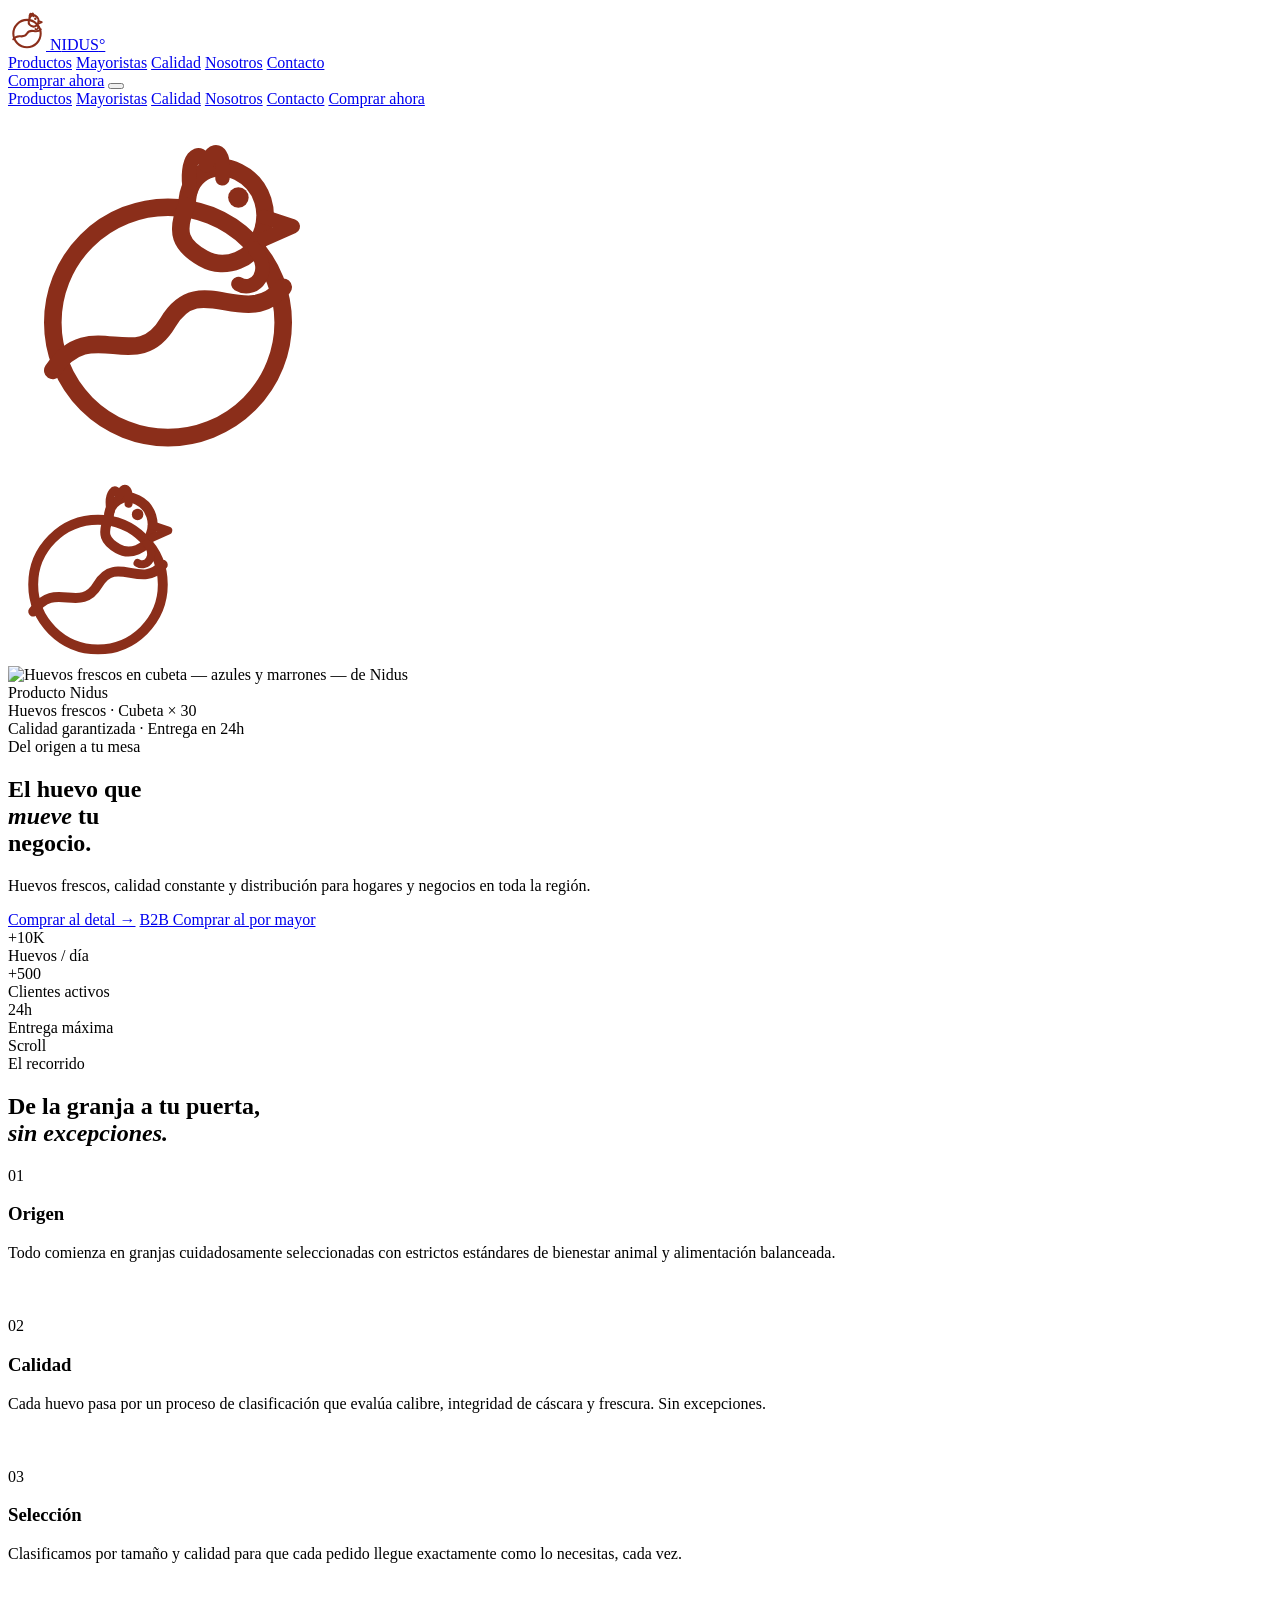
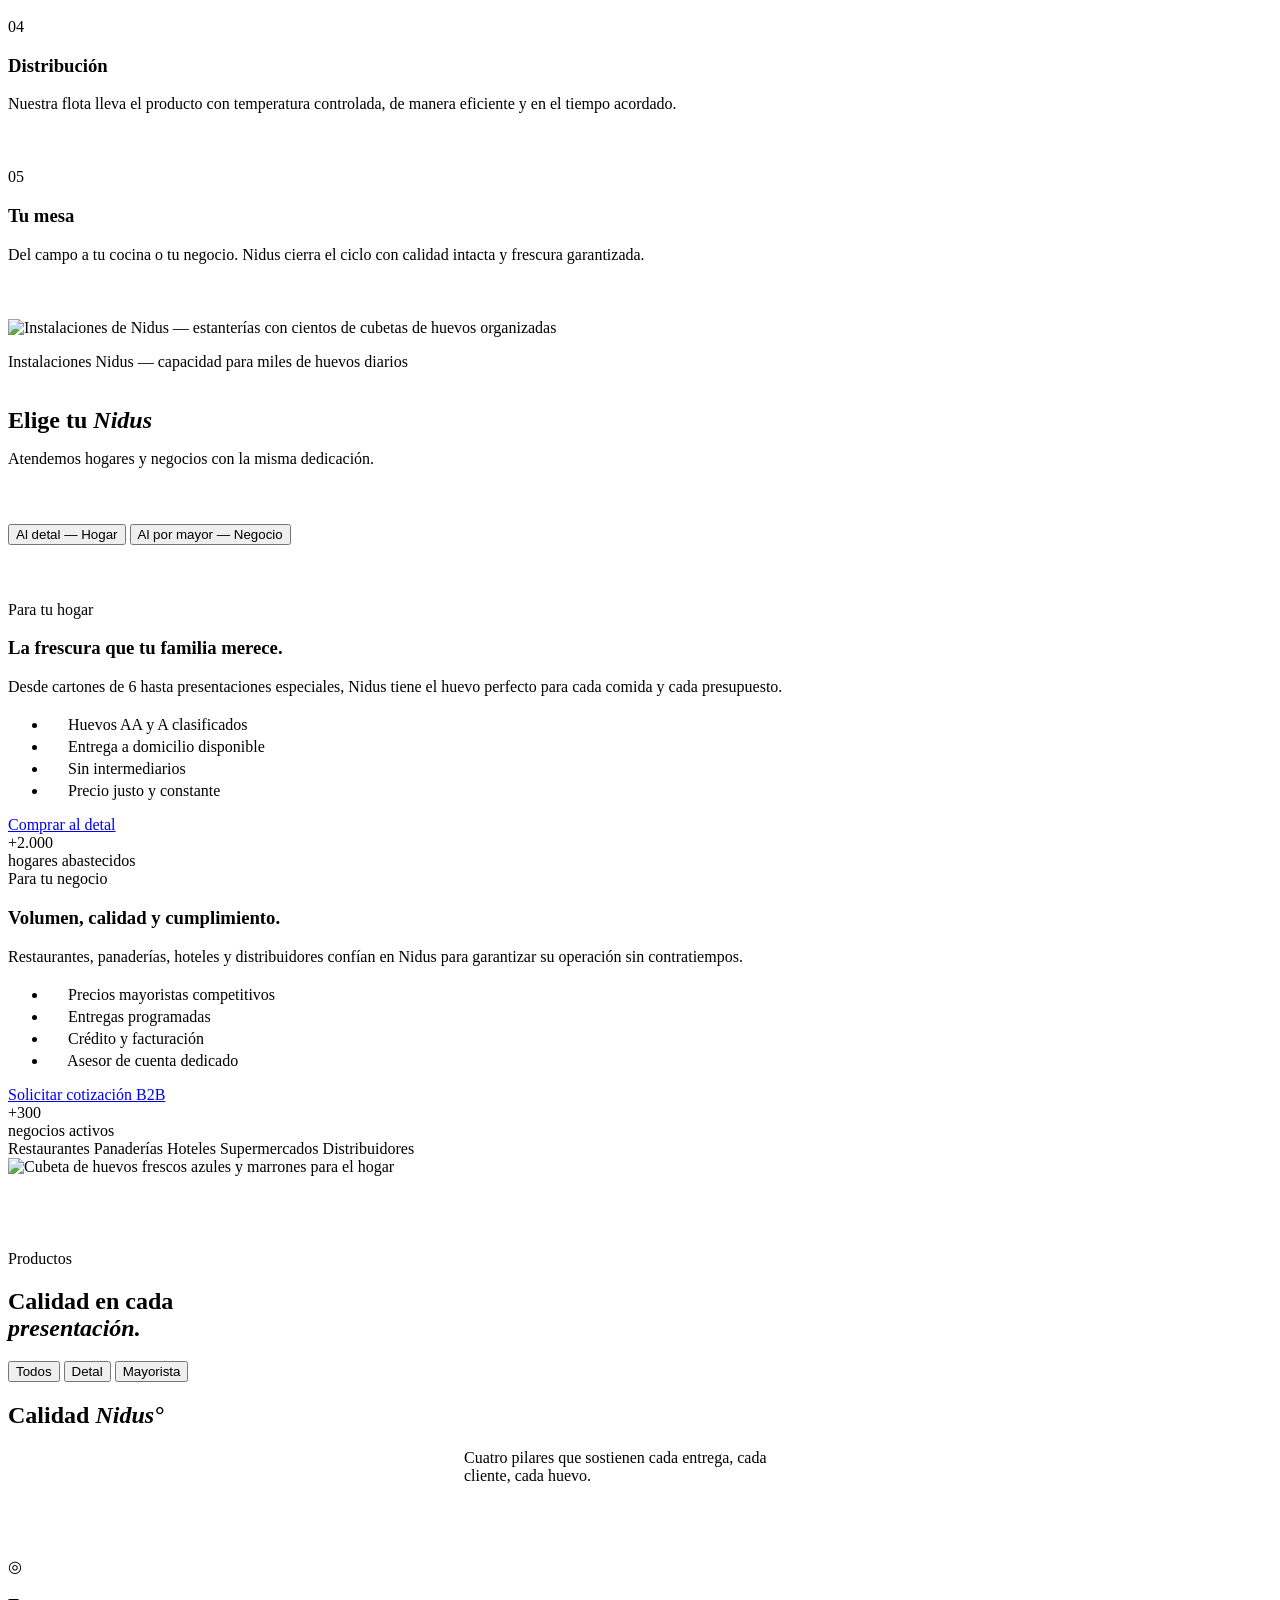
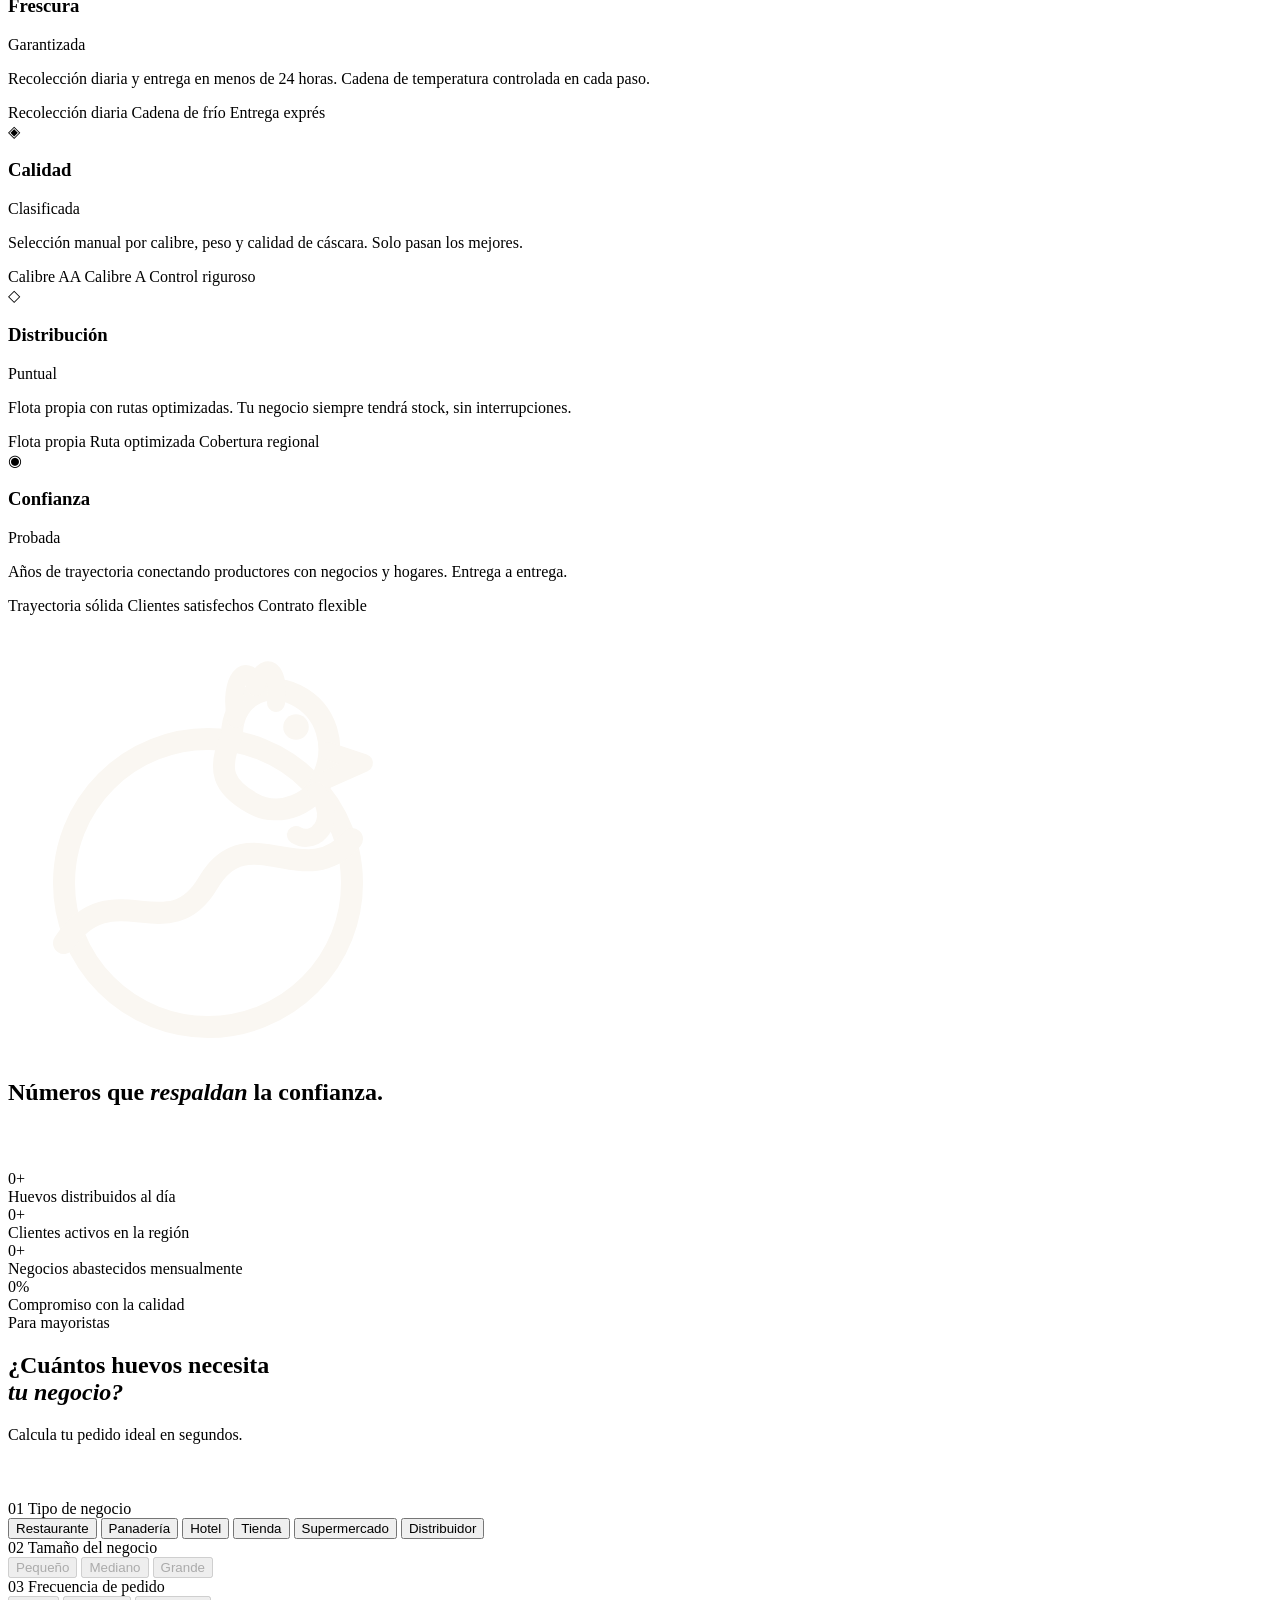
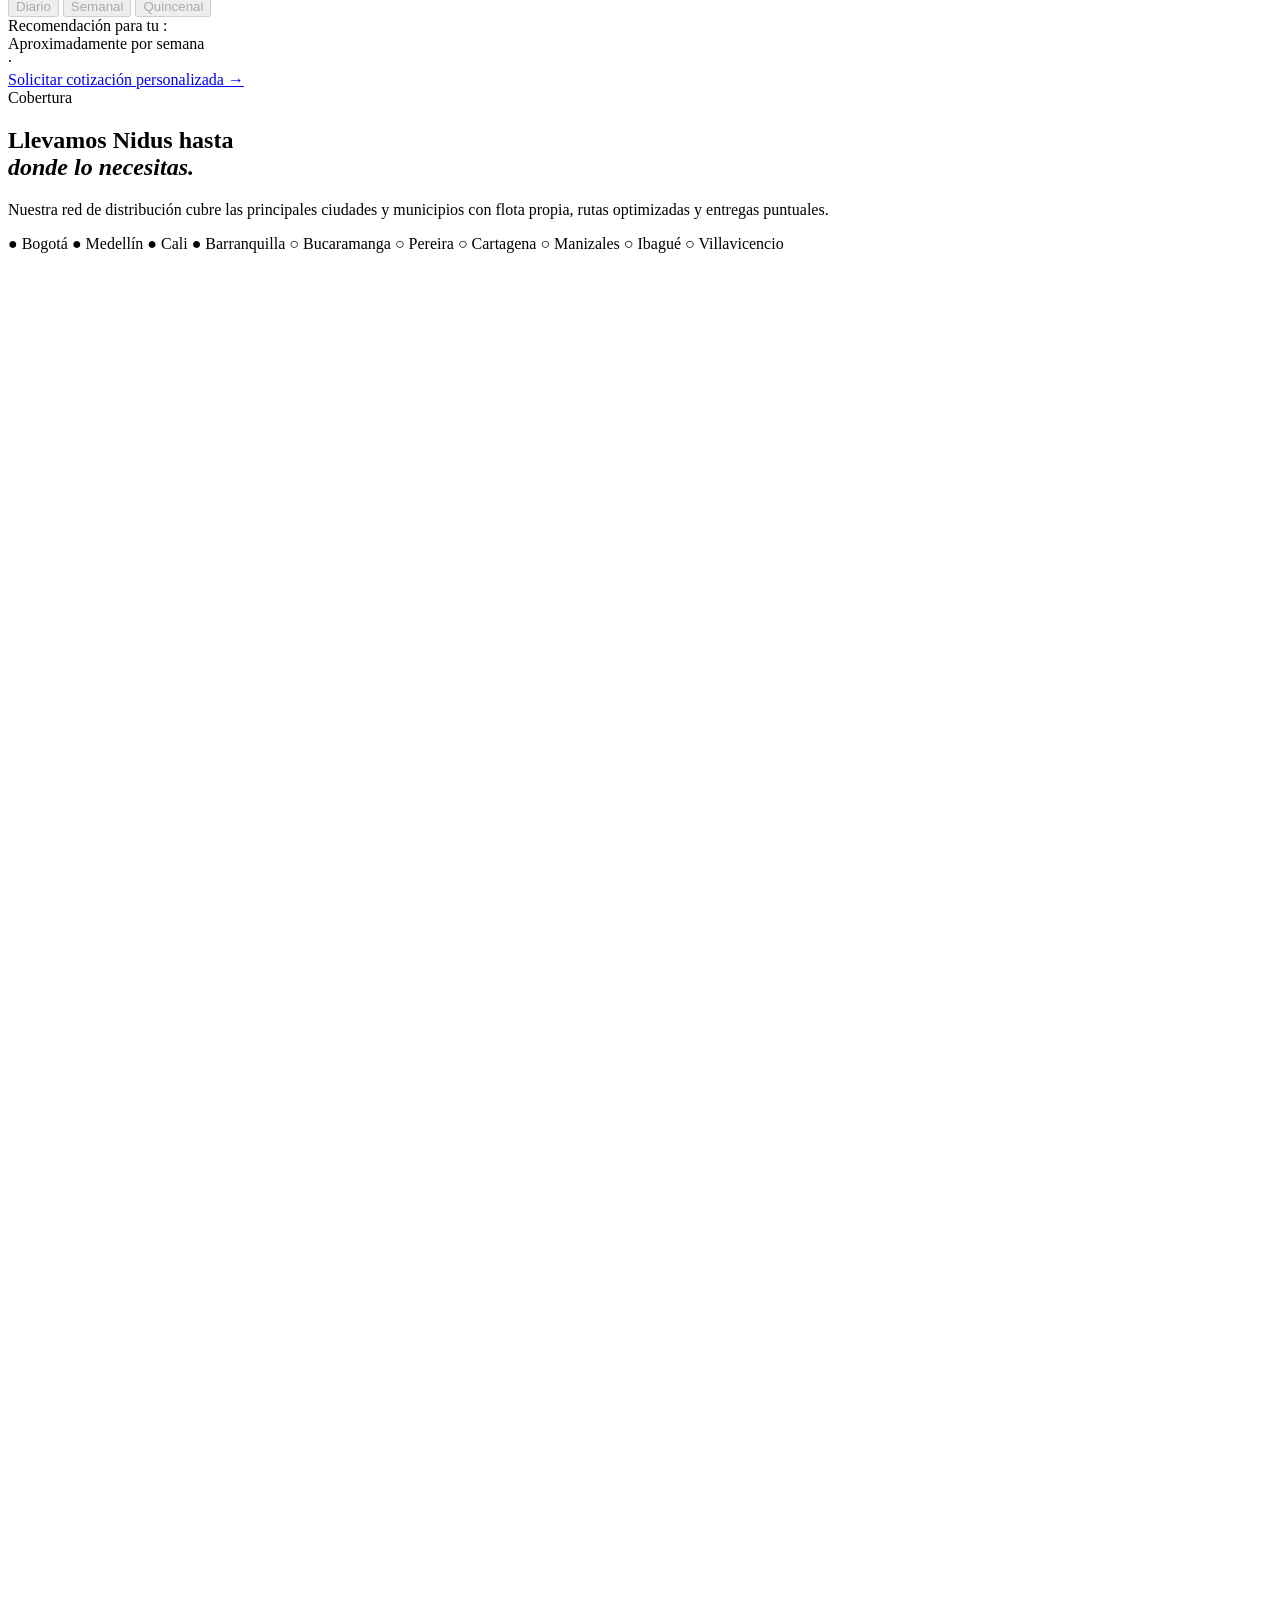
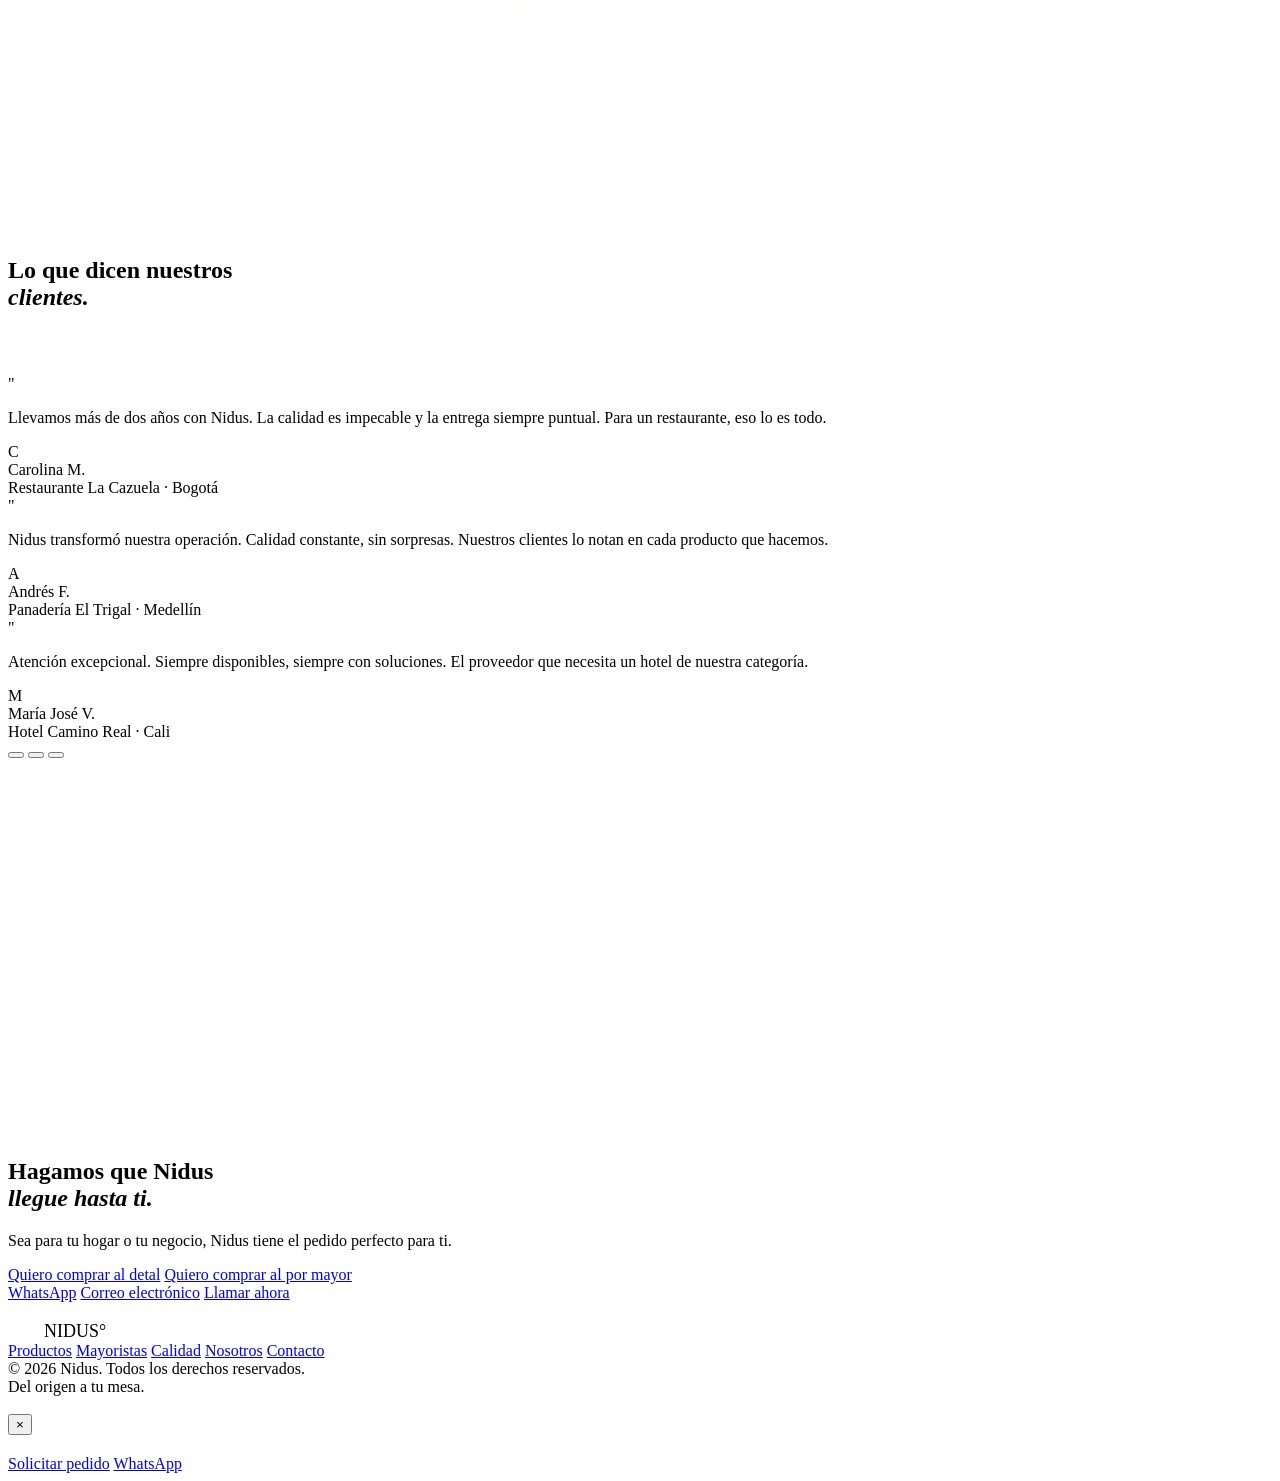
==== docs/index.html @ 0629958e "act" ====
<!DOCTYPE html>
<html lang="es">
<head>
  <meta charset="UTF-8">
  <meta name="viewport" content="width=device-width, initial-scale=1.0">
  <meta name="description" content="Nidus — Venta de huevos frescos al por mayor y al detal. Calidad garantizada, distribución en 24h. Abastecemos restaurantes, panaderías, hoteles y hogares.">
  <meta property="og:title" content="Nidus | Venta de Huevos al Por Mayor y al Detal">
  <meta property="og:description" content="Huevos frescos, calidad constante y distribución para hogares y negocios en toda la región.">
  <meta property="og:type" content="website">
  <title>Nidus | Venta de Huevos al Por Mayor y al Detal</title>
  <link rel="preconnect" href="https://fonts.googleapis.com">
  <link rel="preconnect" href="https://fonts.gstatic.com" crossorigin>
  <link href="https://fonts.googleapis.com/css2?family=Fraunces:ital,opsz,wght@0,9..144,400;0,9..144,600;0,9..144,900;1,9..144,400;1,9..144,600;1,9..144,900&display=swap" rel="stylesheet">
  <link href="https://fonts.googleapis.com/css2?family=Outfit:wght@300;400;500;600;700&display=swap" rel="stylesheet">
  <link rel="stylesheet" href="css/style.css">
</head>
<body>

<!-- ── NAVBAR ────────────────────────────────────────────────────────── -->
<header id="navbar" class="navbar" role="banner">
  <nav class="container nav-inner" role="navigation" aria-label="Navegación principal">
    <a href="#" class="brand" aria-label="Nidus — inicio">
      <svg class="brand-logo" width="38" height="42" viewBox="0 0 100 110" fill="none" stroke="#8B2E1A" stroke-linecap="round" stroke-linejoin="round" aria-hidden="true">
        <circle cx="50" cy="67" r="36" stroke-width="5.5"/>
        <path d="M 14 82 C 26 64 40 84 50 67 C 60 50 74 70 86 56" stroke-width="5.5"/>
        <path d="M 56 30 C 56 21 64 16 72 20 C 80 24 82 33 79 40 C 77 47 68 51 61 47 C 54 43 52 39 56 30 Z" stroke-width="5.5"/>
        <path d="M 57 26 C 55 16 60 11 62 18 C 64 11 68 13 67 22" stroke-width="4.5"/>
        <circle cx="72" cy="28" r="3.2" fill="#8B2E1A" stroke="none"/>
        <path d="M 80 34 L 89 37 L 80 41" stroke-width="4.5"/>
        <path d="M 77 44 C 83 51 77 58 72 55" stroke-width="4.5"/>
      </svg>
      <span class="brand-wordmark">
        <span class="wordmark-n">N</span><span class="wordmark-idus">IDUS</span><span class="wordmark-deg">°</span>
      </span>
    </a>

    <div class="nav-links">
      <a href="#productos"  class="nav-link">Productos</a>
      <a href="#mayoristas" class="nav-link">Mayoristas</a>
      <a href="#calidad"    class="nav-link">Calidad</a>
      <a href="#nosotros"   class="nav-link">Nosotros</a>
      <a href="#contacto"   class="nav-link">Contacto</a>
    </div>

    <a href="#contacto" class="nav-cta">Comprar ahora</a>

    <button class="hamburger" id="hamburger" aria-label="Abrir menú" aria-expanded="false" aria-controls="mobile-menu">
      <span class="ham-line"></span>
      <span class="ham-line"></span>
      <span class="ham-line"></span>
    </button>
  </nav>

  <div class="mobile-menu" id="mobile-menu" aria-hidden="true">
    <div class="mobile-menu-inner">
      <a href="#productos"  class="mobile-link">Productos</a>
      <a href="#mayoristas" class="mobile-link">Mayoristas</a>
      <a href="#calidad"    class="mobile-link">Calidad</a>
      <a href="#nosotros"   class="mobile-link">Nosotros</a>
      <a href="#contacto"   class="mobile-link">Contacto</a>
      <a href="#contacto" class="btn btn-primary" style="text-align:center">Comprar ahora</a>
    </div>
  </div>
</header>

<main>

<!-- ── HERO ──────────────────────────────────────────────────────────── -->
<section id="hero" class="hero" aria-label="Bienvenida a Nidus">

  <!-- Watermark logos -->
  <div class="hero-wm hero-wm-1" id="hero-wm-1" aria-hidden="true">
    <svg width="320" height="352" viewBox="0 0 100 110" fill="none" stroke="#8B2E1A" stroke-linecap="round" stroke-linejoin="round">
      <circle cx="50" cy="67" r="36" stroke-width="5.5"/>
      <path d="M 14 82 C 26 64 40 84 50 67 C 60 50 74 70 86 56" stroke-width="5.5"/>
      <path d="M 56 30 C 56 21 64 16 72 20 C 80 24 82 33 79 40 C 77 47 68 51 61 47 C 54 43 52 39 56 30 Z" stroke-width="5.5"/>
      <path d="M 57 26 C 55 16 60 11 62 18 C 64 11 68 13 67 22" stroke-width="4.5"/>
      <circle cx="72" cy="28" r="3.2" fill="#8B2E1A" stroke="none"/>
      <path d="M 80 34 L 89 37 L 80 41" stroke-width="4.5"/>
      <path d="M 77 44 C 83 51 77 58 72 55" stroke-width="4.5"/>
    </svg>
  </div>
  <div class="hero-wm hero-wm-2" id="hero-wm-2" aria-hidden="true">
    <svg width="180" height="198" viewBox="0 0 100 110" fill="none" stroke="#8B2E1A" stroke-linecap="round" stroke-linejoin="round">
      <circle cx="50" cy="67" r="36" stroke-width="5.5"/>
      <path d="M 14 82 C 26 64 40 84 50 67 C 60 50 74 70 86 56" stroke-width="5.5"/>
      <path d="M 56 30 C 56 21 64 16 72 20 C 80 24 82 33 79 40 C 77 47 68 51 61 47 C 54 43 52 39 56 30 Z" stroke-width="5.5"/>
      <path d="M 57 26 C 55 16 60 11 62 18 C 64 11 68 13 67 22" stroke-width="4.5"/>
      <circle cx="72" cy="28" r="3.2" fill="#8B2E1A" stroke="none"/>
      <path d="M 80 34 L 89 37 L 80 41" stroke-width="4.5"/>
      <path d="M 77 44 C 83 51 77 58 72 55" stroke-width="4.5"/>
    </svg>
  </div>

  <!-- Right: egg photo -->
  <div class="hero-photo-wrap">
    <div class="hero-photo-inner" id="hero-photo-inner">
      <div class="hero-photo-clip" id="hero-photo-clip">
        <img src="../src/imports/WhatsApp_Image_2026-08-11_at_4.24.05_PM.jpeg"
             alt="Huevos frescos en cubeta — azules y marrones — de Nidus"
             class="hero-photo-img" loading="eager">
        <div class="hero-photo-overlay"></div>
      </div>
      <div class="hero-photo-tip" id="hero-photo-tip" aria-hidden="true">
        <div class="tip-label">Producto Nidus</div>
        <div class="tip-name">Huevos frescos · Cubeta × 30</div>
        <div class="tip-sub">Calidad garantizada · Entrega en 24h</div>
      </div>
    </div>
  </div>

  <!-- Left: content -->
  <div class="container hero-content">
    <div class="hero-text">
      <div class="eyebrow" style="animation: slide-in 0.8s ease both">
        <div class="eyebrow-line"></div>
        <span class="eyebrow-text">Del origen a tu mesa</span>
      </div>

      <h1 class="hero-h1">
        El huevo que<br>
        <em class="hero-em">mueve</em> tu<br>negocio.
      </h1>

      <p class="hero-sub" style="animation: slide-in 1s ease 0.18s both">
        Huevos frescos, calidad constante y distribución para hogares y negocios en toda la región.
      </p>

      <div class="hero-ctas" style="animation: slide-in 1s ease 0.3s both">
        <a href="#productos" class="btn btn-primary">Comprar al detal →</a>
        <a href="#mayoristas" class="btn btn-outline"><span class="btn-b2b">B2B</span> Comprar al por mayor</a>
      </div>

      <div class="hero-stats" style="animation: slide-in 1s ease 0.44s both">
        <div class="hero-stat">
          <div class="hero-stat-val">+10K</div>
          <div class="hero-stat-lab">Huevos / día</div>
        </div>
        <div class="hero-stat">
          <div class="hero-stat-val">+500</div>
          <div class="hero-stat-lab">Clientes activos</div>
        </div>
        <div class="hero-stat">
          <div class="hero-stat-val">24h</div>
          <div class="hero-stat-lab">Entrega máxima</div>
        </div>
      </div>
    </div>
  </div>

  <!-- Scroll indicator -->
  <div class="scroll-indicator" aria-hidden="true" style="animation: slide-in 1s ease 0.8s both">
    <span class="scroll-text">Scroll</span>
    <div class="scroll-line"></div>
  </div>
</section>

<!-- ── STORY ──────────────────────────────────────────────────────────── -->
<section id="story" class="section" style="background-color: var(--cream)" aria-labelledby="story-heading">
  <div class="container">
    <div class="story-header reveal">
      <div class="eyebrow">
        <div class="eyebrow-line"></div>
        <span class="eyebrow-text">El recorrido</span>
      </div>
      <h2 id="story-heading" class="section-title">
        De la granja a tu puerta,<br>
        <em class="title-em">sin excepciones.</em>
      </h2>
    </div>

    <div class="story-grid">
      <div class="story-rows">
        <!-- Row 01 -->
        <div class="story-row reveal" style="transition-delay: 0s">
          <div class="story-num">01</div>
          <div class="story-body">
            <h3 class="story-title">Origen</h3>
            <p class="story-desc">Todo comienza en granjas cuidadosamente seleccionadas con estrictos estándares de bienestar animal y alimentación balanceada.</p>
          </div>
          <div class="story-icon" aria-hidden="true">
            <svg width="32" height="35" viewBox="0 0 100 110" fill="none" stroke="var(--terra)" stroke-linecap="round" stroke-linejoin="round">
              <circle cx="50" cy="67" r="36" stroke-width="5.5"/><path d="M 14 82 C 26 64 40 84 50 67 C 60 50 74 70 86 56" stroke-width="5.5"/><path d="M 56 30 C 56 21 64 16 72 20 C 80 24 82 33 79 40 C 77 47 68 51 61 47 C 54 43 52 39 56 30 Z" stroke-width="5.5"/><path d="M 57 26 C 55 16 60 11 62 18 C 64 11 68 13 67 22" stroke-width="4.5"/><circle cx="72" cy="28" r="3.2" fill="var(--terra)" stroke="none"/><path d="M 80 34 L 89 37 L 80 41" stroke-width="4.5"/><path d="M 77 44 C 83 51 77 58 72 55" stroke-width="4.5"/>
            </svg>
          </div>
        </div>
        <!-- Row 02 -->
        <div class="story-row reveal" style="transition-delay: 0.13s">
          <div class="story-num">02</div>
          <div class="story-body">
            <h3 class="story-title">Calidad</h3>
            <p class="story-desc">Cada huevo pasa por un proceso de clasificación que evalúa calibre, integridad de cáscara y frescura. Sin excepciones.</p>
          </div>
          <div class="story-icon" aria-hidden="true">
            <svg width="32" height="35" viewBox="0 0 100 110" fill="none" stroke="var(--terra)" stroke-linecap="round" stroke-linejoin="round">
              <circle cx="50" cy="67" r="36" stroke-width="5.5"/><path d="M 14 82 C 26 64 40 84 50 67 C 60 50 74 70 86 56" stroke-width="5.5"/><path d="M 56 30 C 56 21 64 16 72 20 C 80 24 82 33 79 40 C 77 47 68 51 61 47 C 54 43 52 39 56 30 Z" stroke-width="5.5"/><path d="M 57 26 C 55 16 60 11 62 18 C 64 11 68 13 67 22" stroke-width="4.5"/><circle cx="72" cy="28" r="3.2" fill="var(--terra)" stroke="none"/><path d="M 80 34 L 89 37 L 80 41" stroke-width="4.5"/><path d="M 77 44 C 83 51 77 58 72 55" stroke-width="4.5"/>
            </svg>
          </div>
        </div>
        <!-- Row 03 -->
        <div class="story-row reveal" style="transition-delay: 0.26s">
          <div class="story-num">03</div>
          <div class="story-body">
            <h3 class="story-title">Selección</h3>
            <p class="story-desc">Clasificamos por tamaño y calidad para que cada pedido llegue exactamente como lo necesitas, cada vez.</p>
          </div>
          <div class="story-icon" aria-hidden="true">
            <svg width="32" height="35" viewBox="0 0 100 110" fill="none" stroke="var(--terra)" stroke-linecap="round" stroke-linejoin="round">
              <circle cx="50" cy="67" r="36" stroke-width="5.5"/><path d="M 14 82 C 26 64 40 84 50 67 C 60 50 74 70 86 56" stroke-width="5.5"/><path d="M 56 30 C 56 21 64 16 72 20 C 80 24 82 33 79 40 C 77 47 68 51 61 47 C 54 43 52 39 56 30 Z" stroke-width="5.5"/><path d="M 57 26 C 55 16 60 11 62 18 C 64 11 68 13 67 22" stroke-width="4.5"/><circle cx="72" cy="28" r="3.2" fill="var(--terra)" stroke="none"/><path d="M 80 34 L 89 37 L 80 41" stroke-width="4.5"/><path d="M 77 44 C 83 51 77 58 72 55" stroke-width="4.5"/>
            </svg>
          </div>
        </div>
        <!-- Row 04 -->
        <div class="story-row reveal" style="transition-delay: 0.39s">
          <div class="story-num">04</div>
          <div class="story-body">
            <h3 class="story-title">Distribución</h3>
            <p class="story-desc">Nuestra flota lleva el producto con temperatura controlada, de manera eficiente y en el tiempo acordado.</p>
          </div>
          <div class="story-icon" aria-hidden="true">
            <svg width="32" height="35" viewBox="0 0 100 110" fill="none" stroke="var(--terra)" stroke-linecap="round" stroke-linejoin="round">
              <circle cx="50" cy="67" r="36" stroke-width="5.5"/><path d="M 14 82 C 26 64 40 84 50 67 C 60 50 74 70 86 56" stroke-width="5.5"/><path d="M 56 30 C 56 21 64 16 72 20 C 80 24 82 33 79 40 C 77 47 68 51 61 47 C 54 43 52 39 56 30 Z" stroke-width="5.5"/><path d="M 57 26 C 55 16 60 11 62 18 C 64 11 68 13 67 22" stroke-width="4.5"/><circle cx="72" cy="28" r="3.2" fill="var(--terra)" stroke="none"/><path d="M 80 34 L 89 37 L 80 41" stroke-width="4.5"/><path d="M 77 44 C 83 51 77 58 72 55" stroke-width="4.5"/>
            </svg>
          </div>
        </div>
        <!-- Row 05 -->
        <div class="story-row reveal" style="transition-delay: 0.52s">
          <div class="story-num">05</div>
          <div class="story-body">
            <h3 class="story-title">Tu mesa</h3>
            <p class="story-desc">Del campo a tu cocina o tu negocio. Nidus cierra el ciclo con calidad intacta y frescura garantizada.</p>
          </div>
          <div class="story-icon" aria-hidden="true">
            <svg width="32" height="35" viewBox="0 0 100 110" fill="none" stroke="var(--terra)" stroke-linecap="round" stroke-linejoin="round">
              <circle cx="50" cy="67" r="36" stroke-width="5.5"/><path d="M 14 82 C 26 64 40 84 50 67 C 60 50 74 70 86 56" stroke-width="5.5"/><path d="M 56 30 C 56 21 64 16 72 20 C 80 24 82 33 79 40 C 77 47 68 51 61 47 C 54 43 52 39 56 30 Z" stroke-width="5.5"/><path d="M 57 26 C 55 16 60 11 62 18 C 64 11 68 13 67 22" stroke-width="4.5"/><circle cx="72" cy="28" r="3.2" fill="var(--terra)" stroke="none"/><path d="M 80 34 L 89 37 L 80 41" stroke-width="4.5"/><path d="M 77 44 C 83 51 77 58 72 55" stroke-width="4.5"/>
            </svg>
          </div>
        </div>
      </div>

      <div class="story-photo reveal" style="transition-delay: 0.3s">
        <div class="story-photo-wrap">
          <img src="../src/imports/WhatsApp_Image_2026-08-11_at_4.24.10_PM.jpeg"
               alt="Instalaciones de Nidus — estanterías con cientos de cubetas de huevos organizadas"
               class="story-photo-img" loading="lazy">
        </div>
        <p class="story-photo-caption">Instalaciones Nidus — capacidad para miles de huevos diarios</p>
      </div>
    </div>
  </div>
</section>

<!-- ── CHOOSE ─────────────────────────────────────────────────────────── -->
<section id="mayoristas" class="section" style="background-color: var(--cream-lt); overflow: hidden" aria-labelledby="choose-heading">
  <div class="container">
    <div class="text-center reveal">
      <h2 id="choose-heading" class="section-title" style="margin-bottom: 0.75rem">
        Elige tu <em class="title-em">Nidus</em>
      </h2>
      <p class="section-sub">Atendemos hogares y negocios con la misma dedicación.</p>
    </div>

    <div class="choose-toggle reveal" style="margin-top: 3.5rem">
      <div class="toggle-track">
        <button class="toggle-btn active" data-mode="detal" aria-pressed="true">Al detal — Hogar</button>
        <button class="toggle-btn" data-mode="mayorista" aria-pressed="false">Al por mayor — Negocio</button>
      </div>
    </div>

    <div class="choose-grid reveal" style="margin-top: 3.5rem; opacity: 1; transform: none">

      <!-- DETAL panel -->
      <div class="choose-panel" id="choose-detal">
        <span class="choose-badge">Para tu hogar</span>
        <h3 class="choose-headline">La frescura que tu familia merece.</h3>
        <p class="choose-desc">Desde cartones de 6 hasta presentaciones especiales, Nidus tiene el huevo perfecto para cada comida y cada presupuesto.</p>
        <ul class="choose-features" role="list">
          <li class="choose-feature">
            <svg width="16" height="18" viewBox="0 0 100 110" fill="none" stroke="var(--terra)" stroke-linecap="round" stroke-linejoin="round" aria-hidden="true"><circle cx="50" cy="67" r="36" stroke-width="5.5"/><path d="M 14 82 C 26 64 40 84 50 67 C 60 50 74 70 86 56" stroke-width="5.5"/><path d="M 56 30 C 56 21 64 16 72 20 C 80 24 82 33 79 40 C 77 47 68 51 61 47 C 54 43 52 39 56 30 Z" stroke-width="5.5"/><path d="M 57 26 C 55 16 60 11 62 18 C 64 11 68 13 67 22" stroke-width="4.5"/><circle cx="72" cy="28" r="3.2" fill="var(--terra)" stroke="none"/><path d="M 80 34 L 89 37 L 80 41" stroke-width="4.5"/><path d="M 77 44 C 83 51 77 58 72 55" stroke-width="4.5"/></svg>
            Huevos AA y A clasificados
          </li>
          <li class="choose-feature">
            <svg width="16" height="18" viewBox="0 0 100 110" fill="none" stroke="var(--terra)" stroke-linecap="round" stroke-linejoin="round" aria-hidden="true"><circle cx="50" cy="67" r="36" stroke-width="5.5"/><path d="M 14 82 C 26 64 40 84 50 67 C 60 50 74 70 86 56" stroke-width="5.5"/><path d="M 56 30 C 56 21 64 16 72 20 C 80 24 82 33 79 40 C 77 47 68 51 61 47 C 54 43 52 39 56 30 Z" stroke-width="5.5"/><path d="M 57 26 C 55 16 60 11 62 18 C 64 11 68 13 67 22" stroke-width="4.5"/><circle cx="72" cy="28" r="3.2" fill="var(--terra)" stroke="none"/><path d="M 80 34 L 89 37 L 80 41" stroke-width="4.5"/><path d="M 77 44 C 83 51 77 58 72 55" stroke-width="4.5"/></svg>
            Entrega a domicilio disponible
          </li>
          <li class="choose-feature">
            <svg width="16" height="18" viewBox="0 0 100 110" fill="none" stroke="var(--terra)" stroke-linecap="round" stroke-linejoin="round" aria-hidden="true"><circle cx="50" cy="67" r="36" stroke-width="5.5"/><path d="M 14 82 C 26 64 40 84 50 67 C 60 50 74 70 86 56" stroke-width="5.5"/><path d="M 56 30 C 56 21 64 16 72 20 C 80 24 82 33 79 40 C 77 47 68 51 61 47 C 54 43 52 39 56 30 Z" stroke-width="5.5"/><path d="M 57 26 C 55 16 60 11 62 18 C 64 11 68 13 67 22" stroke-width="4.5"/><circle cx="72" cy="28" r="3.2" fill="var(--terra)" stroke="none"/><path d="M 80 34 L 89 37 L 80 41" stroke-width="4.5"/><path d="M 77 44 C 83 51 77 58 72 55" stroke-width="4.5"/></svg>
            Sin intermediarios
          </li>
          <li class="choose-feature">
            <svg width="16" height="18" viewBox="0 0 100 110" fill="none" stroke="var(--terra)" stroke-linecap="round" stroke-linejoin="round" aria-hidden="true"><circle cx="50" cy="67" r="36" stroke-width="5.5"/><path d="M 14 82 C 26 64 40 84 50 67 C 60 50 74 70 86 56" stroke-width="5.5"/><path d="M 56 30 C 56 21 64 16 72 20 C 80 24 82 33 79 40 C 77 47 68 51 61 47 C 54 43 52 39 56 30 Z" stroke-width="5.5"/><path d="M 57 26 C 55 16 60 11 62 18 C 64 11 68 13 67 22" stroke-width="4.5"/><circle cx="72" cy="28" r="3.2" fill="var(--terra)" stroke="none"/><path d="M 80 34 L 89 37 L 80 41" stroke-width="4.5"/><path d="M 77 44 C 83 51 77 58 72 55" stroke-width="4.5"/></svg>
            Precio justo y constante
          </li>
        </ul>
        <div class="choose-actions">
          <a href="#contacto" class="btn btn-primary">Comprar al detal</a>
          <div class="choose-stat">
            <div class="choose-stat-val">+2.000</div>
            <div class="choose-stat-lab">hogares abastecidos</div>
          </div>
        </div>
      </div>

      <!-- MAYORISTA panel (hidden by default) -->
      <div class="choose-panel hidden" id="choose-mayorista">
        <span class="choose-badge">Para tu negocio</span>
        <h3 class="choose-headline">Volumen, calidad y cumplimiento.</h3>
        <p class="choose-desc">Restaurantes, panaderías, hoteles y distribuidores confían en Nidus para garantizar su operación sin contratiempos.</p>
        <ul class="choose-features" role="list">
          <li class="choose-feature">
            <svg width="16" height="18" viewBox="0 0 100 110" fill="none" stroke="var(--terra)" stroke-linecap="round" stroke-linejoin="round" aria-hidden="true"><circle cx="50" cy="67" r="36" stroke-width="5.5"/><path d="M 14 82 C 26 64 40 84 50 67 C 60 50 74 70 86 56" stroke-width="5.5"/><path d="M 56 30 C 56 21 64 16 72 20 C 80 24 82 33 79 40 C 77 47 68 51 61 47 C 54 43 52 39 56 30 Z" stroke-width="5.5"/><path d="M 57 26 C 55 16 60 11 62 18 C 64 11 68 13 67 22" stroke-width="4.5"/><circle cx="72" cy="28" r="3.2" fill="var(--terra)" stroke="none"/><path d="M 80 34 L 89 37 L 80 41" stroke-width="4.5"/><path d="M 77 44 C 83 51 77 58 72 55" stroke-width="4.5"/></svg>
            Precios mayoristas competitivos
          </li>
          <li class="choose-feature">
            <svg width="16" height="18" viewBox="0 0 100 110" fill="none" stroke="var(--terra)" stroke-linecap="round" stroke-linejoin="round" aria-hidden="true"><circle cx="50" cy="67" r="36" stroke-width="5.5"/><path d="M 14 82 C 26 64 40 84 50 67 C 60 50 74 70 86 56" stroke-width="5.5"/><path d="M 56 30 C 56 21 64 16 72 20 C 80 24 82 33 79 40 C 77 47 68 51 61 47 C 54 43 52 39 56 30 Z" stroke-width="5.5"/><path d="M 57 26 C 55 16 60 11 62 18 C 64 11 68 13 67 22" stroke-width="4.5"/><circle cx="72" cy="28" r="3.2" fill="var(--terra)" stroke="none"/><path d="M 80 34 L 89 37 L 80 41" stroke-width="4.5"/><path d="M 77 44 C 83 51 77 58 72 55" stroke-width="4.5"/></svg>
            Entregas programadas
          </li>
          <li class="choose-feature">
            <svg width="16" height="18" viewBox="0 0 100 110" fill="none" stroke="var(--terra)" stroke-linecap="round" stroke-linejoin="round" aria-hidden="true"><circle cx="50" cy="67" r="36" stroke-width="5.5"/><path d="M 14 82 C 26 64 40 84 50 67 C 60 50 74 70 86 56" stroke-width="5.5"/><path d="M 56 30 C 56 21 64 16 72 20 C 80 24 82 33 79 40 C 77 47 68 51 61 47 C 54 43 52 39 56 30 Z" stroke-width="5.5"/><path d="M 57 26 C 55 16 60 11 62 18 C 64 11 68 13 67 22" stroke-width="4.5"/><circle cx="72" cy="28" r="3.2" fill="var(--terra)" stroke="none"/><path d="M 80 34 L 89 37 L 80 41" stroke-width="4.5"/><path d="M 77 44 C 83 51 77 58 72 55" stroke-width="4.5"/></svg>
            Crédito y facturación
          </li>
          <li class="choose-feature">
            <svg width="16" height="18" viewBox="0 0 100 110" fill="none" stroke="var(--terra)" stroke-linecap="round" stroke-linejoin="round" aria-hidden="true"><circle cx="50" cy="67" r="36" stroke-width="5.5"/><path d="M 14 82 C 26 64 40 84 50 67 C 60 50 74 70 86 56" stroke-width="5.5"/><path d="M 56 30 C 56 21 64 16 72 20 C 80 24 82 33 79 40 C 77 47 68 51 61 47 C 54 43 52 39 56 30 Z" stroke-width="5.5"/><path d="M 57 26 C 55 16 60 11 62 18 C 64 11 68 13 67 22" stroke-width="4.5"/><circle cx="72" cy="28" r="3.2" fill="var(--terra)" stroke="none"/><path d="M 80 34 L 89 37 L 80 41" stroke-width="4.5"/><path d="M 77 44 C 83 51 77 58 72 55" stroke-width="4.5"/></svg>
            Asesor de cuenta dedicado
          </li>
        </ul>
        <div class="choose-actions">
          <a href="#contacto" class="btn btn-primary">Solicitar cotización B2B</a>
          <div class="choose-stat">
            <div class="choose-stat-val">+300</div>
            <div class="choose-stat-lab">negocios activos</div>
          </div>
        </div>
        <div class="choose-biz-tags">
          <span class="biz-tag">Restaurantes</span>
          <span class="biz-tag">Panaderías</span>
          <span class="biz-tag">Hoteles</span>
          <span class="biz-tag">Supermercados</span>
          <span class="biz-tag">Distribuidores</span>
        </div>
      </div>

      <!-- Image panel -->
      <div class="choose-img-wrap">
        <div class="choose-img-clip" id="choose-img-clip">
          <img src="../src/imports/WhatsApp_Image_2026-08-11_at_4.24.05_PM.jpeg"
               alt="Cubeta de huevos frescos azules y marrones para el hogar"
               class="choose-img" id="choose-img" loading="lazy">
          <div class="choose-img-overlay"></div>
        </div>
        <div class="choose-float-logo" aria-hidden="true">
          <svg width="64" height="70" viewBox="0 0 100 110" fill="none" stroke="var(--terra)" stroke-linecap="round" stroke-linejoin="round" style="animation: float 5.5s ease-in-out infinite; opacity: 0.35">
            <circle cx="50" cy="67" r="36" stroke-width="5.5"/><path d="M 14 82 C 26 64 40 84 50 67 C 60 50 74 70 86 56" stroke-width="5.5"/><path d="M 56 30 C 56 21 64 16 72 20 C 80 24 82 33 79 40 C 77 47 68 51 61 47 C 54 43 52 39 56 30 Z" stroke-width="5.5"/><path d="M 57 26 C 55 16 60 11 62 18 C 64 11 68 13 67 22" stroke-width="4.5"/><circle cx="72" cy="28" r="3.2" fill="var(--terra)" stroke="none"/><path d="M 80 34 L 89 37 L 80 41" stroke-width="4.5"/><path d="M 77 44 C 83 51 77 58 72 55" stroke-width="4.5"/>
          </svg>
        </div>
      </div>
    </div>
  </div>
</section>

<!-- ── PRODUCTS ───────────────────────────────────────────────────────── -->
<section id="productos" class="section" style="background-color: var(--cream)" aria-labelledby="products-heading">
  <div class="container">
    <div class="products-header reveal">
      <div>
        <div class="eyebrow">
          <div class="eyebrow-line"></div>
          <span class="eyebrow-text">Productos</span>
        </div>
        <h2 id="products-heading" class="section-title">
          Calidad en cada<br>
          <em class="title-em">presentación.</em>
        </h2>
      </div>
      <div class="filter-group" role="group" aria-label="Filtrar productos">
        <button class="filter-btn active" data-filter="todos" aria-pressed="true">Todos</button>
        <button class="filter-btn" data-filter="detal" aria-pressed="false">Detal</button>
        <button class="filter-btn" data-filter="mayorista" aria-pressed="false">Mayorista</button>
      </div>
    </div>
    <div class="products-grid" id="products-grid">
      <!-- Generated by JS -->
    </div>
  </div>
</section>

<!-- ── QUALITY ────────────────────────────────────────────────────────── -->
<section id="calidad" class="section" style="background-color: var(--cream-lt); overflow: hidden" aria-labelledby="quality-heading">
  <div class="container">
    <div class="text-center reveal" style="margin-bottom: 4.5rem">
      <h2 id="quality-heading" class="section-title-xl">
        Calidad <em class="title-em">Nidus°</em>
      </h2>
      <p class="section-sub" style="margin-top: 1rem; max-width: 22rem; margin-left: auto; margin-right: auto">
        Cuatro pilares que sostienen cada entrega, cada cliente, cada huevo.
      </p>
    </div>
    <div class="quality-grid">
      <article class="quality-card reveal" style="transition-delay: 0s">
        <div class="quality-sym">◎</div>
        <h3 class="quality-title">Frescura</h3>
        <div class="quality-sub">Garantizada</div>
        <p class="quality-desc">Recolección diaria y entrega en menos de 24 horas. Cadena de temperatura controlada en cada paso.</p>
        <div class="quality-tags">
          <span class="quality-tag">Recolección diaria</span>
          <span class="quality-tag">Cadena de frío</span>
          <span class="quality-tag">Entrega exprés</span>
        </div>
      </article>
      <article class="quality-card reveal" style="transition-delay: 0.1s">
        <div class="quality-sym">◈</div>
        <h3 class="quality-title">Calidad</h3>
        <div class="quality-sub">Clasificada</div>
        <p class="quality-desc">Selección manual por calibre, peso y calidad de cáscara. Solo pasan los mejores.</p>
        <div class="quality-tags">
          <span class="quality-tag">Calibre AA</span>
          <span class="quality-tag">Calibre A</span>
          <span class="quality-tag">Control riguroso</span>
        </div>
      </article>
      <article class="quality-card reveal" style="transition-delay: 0.2s">
        <div class="quality-sym">◇</div>
        <h3 class="quality-title">Distribución</h3>
        <div class="quality-sub">Puntual</div>
        <p class="quality-desc">Flota propia con rutas optimizadas. Tu negocio siempre tendrá stock, sin interrupciones.</p>
        <div class="quality-tags">
          <span class="quality-tag">Flota propia</span>
          <span class="quality-tag">Ruta optimizada</span>
          <span class="quality-tag">Cobertura regional</span>
        </div>
      </article>
      <article class="quality-card reveal" style="transition-delay: 0.3s">
        <div class="quality-sym">◉</div>
        <h3 class="quality-title">Confianza</h3>
        <div class="quality-sub">Probada</div>
        <p class="quality-desc">Años de trayectoria conectando productores con negocios y hogares. Entrega a entrega.</p>
        <div class="quality-tags">
          <span class="quality-tag">Trayectoria sólida</span>
          <span class="quality-tag">Clientes satisfechos</span>
          <span class="quality-tag">Contrato flexible</span>
        </div>
      </article>
    </div>
  </div>
</section>

<!-- ── STATS ──────────────────────────────────────────────────────────── -->
<section class="section stats-section" style="background-color: var(--terra); position: relative">
  <div class="stats-watermark" aria-hidden="true">
    <svg width="400" height="440" viewBox="0 0 100 110" fill="none" stroke="#FAF7F2" stroke-linecap="round" stroke-linejoin="round">
      <circle cx="50" cy="67" r="36" stroke-width="5.5"/><path d="M 14 82 C 26 64 40 84 50 67 C 60 50 74 70 86 56" stroke-width="5.5"/><path d="M 56 30 C 56 21 64 16 72 20 C 80 24 82 33 79 40 C 77 47 68 51 61 47 C 54 43 52 39 56 30 Z" stroke-width="5.5"/><path d="M 57 26 C 55 16 60 11 62 18 C 64 11 68 13 67 22" stroke-width="4.5"/><circle cx="72" cy="28" r="3.2" fill="#FAF7F2" stroke="none"/><path d="M 80 34 L 89 37 L 80 41" stroke-width="4.5"/><path d="M 77 44 C 83 51 77 58 72 55" stroke-width="4.5"/>
    </svg>
  </div>
  <div class="container" style="position: relative; z-index: 10">
    <div class="text-center reveal" style="margin-bottom: 4rem">
      <h2 class="stats-heading">
        Números que <em>respaldan</em> la confianza.
      </h2>
    </div>
    <div class="stats-grid" id="stats-grid">
      <div class="stat-item reveal" data-target="10000" data-suffix="+" style="transition-delay: 0s">
        <div class="stat-val"><span class="stat-num">0</span>+</div>
        <div class="stat-lab">Huevos distribuidos al día</div>
      </div>
      <div class="stat-item reveal" data-target="500" data-suffix="+" style="transition-delay: 0.13s">
        <div class="stat-val"><span class="stat-num">0</span>+</div>
        <div class="stat-lab">Clientes activos en la región</div>
      </div>
      <div class="stat-item reveal" data-target="300" data-suffix="+" style="transition-delay: 0.26s">
        <div class="stat-val"><span class="stat-num">0</span>+</div>
        <div class="stat-lab">Negocios abastecidos mensualmente</div>
      </div>
      <div class="stat-item reveal" data-target="100" data-suffix="%" style="transition-delay: 0.39s">
        <div class="stat-val"><span class="stat-num">0</span>%</div>
        <div class="stat-lab">Compromiso con la calidad</div>
      </div>
    </div>
  </div>
</section>

<!-- ── CALCULATOR ─────────────────────────────────────────────────────── -->
<section class="section" style="background-color: var(--cream)" aria-labelledby="calc-heading">
  <div class="container-narrow">
    <div class="text-center reveal" style="margin-bottom: 3.5rem">
      <div class="eyebrow eyebrow-center">
        <div class="eyebrow-line"></div>
        <span class="eyebrow-text">Para mayoristas</span>
        <div class="eyebrow-line"></div>
      </div>
      <h2 id="calc-heading" class="section-title" style="margin-top: 1.25rem">
        ¿Cuántos huevos necesita<br>
        <em class="title-em">tu negocio?</em>
      </h2>
      <p class="section-sub" style="margin-top: 1rem">Calcula tu pedido ideal en segundos.</p>
    </div>

    <div class="calc-card reveal" style="transition-delay: 0.18s">
      <div class="calc-step" id="calc-step-1">
        <div class="step-header">
          <span class="step-num">01</span>
          <span class="step-title">Tipo de negocio</span>
        </div>
        <div class="calc-chips" role="group" aria-label="Tipo de negocio">
          <button class="calc-chip" data-step="btype" data-val="restaurante" data-base="50">Restaurante</button>
          <button class="calc-chip" data-step="btype" data-val="panaderia" data-base="80">Panadería</button>
          <button class="calc-chip" data-step="btype" data-val="hotel" data-base="35">Hotel</button>
          <button class="calc-chip" data-step="btype" data-val="tienda" data-base="20">Tienda</button>
          <button class="calc-chip" data-step="btype" data-val="super" data-base="150">Supermercado</button>
          <button class="calc-chip" data-step="btype" data-val="dist" data-base="300">Distribuidor</button>
        </div>
      </div>

      <div class="calc-step disabled" id="calc-step-2">
        <div class="step-header">
          <span class="step-num">02</span>
          <span class="step-title">Tamaño del negocio</span>
        </div>
        <div class="calc-chips" role="group" aria-label="Tamaño del negocio">
          <button class="calc-chip" data-step="bsize" data-val="p" data-multiplier="1" disabled>Pequeño</button>
          <button class="calc-chip" data-step="bsize" data-val="m" data-multiplier="2.5" disabled>Mediano</button>
          <button class="calc-chip" data-step="bsize" data-val="g" data-multiplier="5" disabled>Grande</button>
        </div>
      </div>

      <div class="calc-step disabled" id="calc-step-3">
        <div class="step-header">
          <span class="step-num">03</span>
          <span class="step-title">Frecuencia de pedido</span>
        </div>
        <div class="calc-chips" role="group" aria-label="Frecuencia de pedido">
          <button class="calc-chip" data-step="freq" data-val="d" data-freq="7" disabled>Diario</button>
          <button class="calc-chip" data-step="freq" data-val="s" data-freq="1" disabled>Semanal</button>
          <button class="calc-chip" data-step="freq" data-val="q" data-freq="0.5" disabled>Quincenal</button>
        </div>
      </div>

      <div class="calc-result hidden" id="calc-result" role="status" aria-live="polite">
        <div class="result-label">Recomendación para tu <span id="result-biz"></span>:</div>
        <div class="result-main">
          Aproximadamente <span class="result-highlight" id="result-cubetas"></span> por semana
        </div>
        <div class="result-details">
          <span id="result-weekly"></span>
          <span>·</span>
          <span id="result-cajas"></span>
        </div>
        <a href="#contacto" class="btn btn-primary" style="margin-top: 1.25rem">
          Solicitar cotización personalizada →
        </a>
      </div>
    </div>
  </div>
</section>

<!-- ── DISTRIBUTION ───────────────────────────────────────────────────── -->
<section id="nosotros" class="section" style="background-color: var(--slate); overflow: hidden" aria-labelledby="dist-heading">
  <div class="container">
    <div class="dist-grid">
      <div class="reveal dist-content">
        <div class="eyebrow">
          <div class="eyebrow-line"></div>
          <span class="eyebrow-text">Cobertura</span>
        </div>
        <h2 id="dist-heading" class="dist-heading">
          Llevamos Nidus hasta<br>
          <em class="title-em">donde lo necesitas.</em>
        </h2>
        <p class="dist-desc">
          Nuestra red de distribución cubre las principales ciudades y municipios con flota propia, rutas optimizadas y entregas puntuales.
        </p>
        <div class="city-chips" id="city-chips">
          <span class="city-chip city-chip--primary" data-city="Bogotá">● Bogotá</span>
          <span class="city-chip city-chip--primary" data-city="Medellín">● Medellín</span>
          <span class="city-chip city-chip--primary" data-city="Cali">● Cali</span>
          <span class="city-chip city-chip--primary" data-city="Barranquilla">● Barranquilla</span>
          <span class="city-chip" data-city="Bucaramanga">○ Bucaramanga</span>
          <span class="city-chip" data-city="Pereira">○ Pereira</span>
          <span class="city-chip" data-city="Cartagena">○ Cartagena</span>
          <span class="city-chip" data-city="Manizales">○ Manizales</span>
          <span class="city-chip" data-city="Ibagué">○ Ibagué</span>
          <span class="city-chip" data-city="Villavicencio">○ Villavicencio</span>
        </div>
      </div>

      <div class="dist-map-wrap reveal" style="transition-delay: 0.2s">
        <div class="dist-map">
          <svg id="colombia-map" class="map-svg" viewBox="0 0 280 350">
            <path d="M115 22 C148 16,182 28,196 44 C210 60,212 80,205 100 C225 106,234 122,228 142 C222 162,207 167,192 156 C188 178,177 193,166 208 C155 223,141 228,132 243 C123 258,118 278,114 298 C110 314,105 328,98 338 C91 348,80 352,70 347 C60 342,56 328,62 314 C68 300,80 284,85 264 C90 244,90 224,80 204 C70 184,55 168,50 148 C45 128,56 108,67 94 C78 80,94 70,100 55 C106 40,112 24,115 22 Z"
              fill="rgba(250,247,242,0.04)" stroke="rgba(250,247,242,0.1)" stroke-width="1"/>
            <g id="map-lines"></g>
            <g id="map-dots"></g>
          </svg>
        </div>
      </div>
    </div>
  </div>
</section>

<!-- ── TESTIMONIALS ───────────────────────────────────────────────────── -->
<section class="section" style="background-color: var(--cream)" aria-labelledby="testimonials-heading">
  <div class="container">
    <div class="text-center reveal" style="margin-bottom: 4rem">
      <h2 id="testimonials-heading" class="section-title">
        Lo que dicen nuestros<br>
        <em class="title-em">clientes.</em>
      </h2>
    </div>

    <div class="testimonials-track" id="testimonials-track">
      <div class="testimonials-grid" id="testimonials-grid">
        <article class="testimonial-card" data-index="0">
          <div class="t-quote">"</div>
          <p class="t-text">Llevamos más de dos años con Nidus. La calidad es impecable y la entrega siempre puntual. Para un restaurante, eso lo es todo.</p>
          <div class="t-author">
            <div class="t-avatar">C</div>
            <div>
              <div class="t-name">Carolina M.</div>
              <div class="t-biz">Restaurante La Cazuela · Bogotá</div>
            </div>
          </div>
        </article>
        <article class="testimonial-card" data-index="1">
          <div class="t-quote">"</div>
          <p class="t-text">Nidus transformó nuestra operación. Calidad constante, sin sorpresas. Nuestros clientes lo notan en cada producto que hacemos.</p>
          <div class="t-author">
            <div class="t-avatar">A</div>
            <div>
              <div class="t-name">Andrés F.</div>
              <div class="t-biz">Panadería El Trigal · Medellín</div>
            </div>
          </div>
        </article>
        <article class="testimonial-card" data-index="2">
          <div class="t-quote">"</div>
          <p class="t-text">Atención excepcional. Siempre disponibles, siempre con soluciones. El proveedor que necesita un hotel de nuestra categoría.</p>
          <div class="t-author">
            <div class="t-avatar">M</div>
            <div>
              <div class="t-name">María José V.</div>
              <div class="t-biz">Hotel Camino Real · Cali</div>
            </div>
          </div>
        </article>
      </div>
      <div class="testimonial-dots" id="testimonial-dots" role="group" aria-label="Navegación de testimonios">
        <button class="t-dot active" data-index="0" aria-label="Testimonio 1"></button>
        <button class="t-dot" data-index="1" aria-label="Testimonio 2"></button>
        <button class="t-dot" data-index="2" aria-label="Testimonio 3"></button>
      </div>
    </div>
  </div>
</section>

<!-- ── FINAL CTA ──────────────────────────────────────────────────────── -->
<section id="contacto" class="cta-section" style="background-color: var(--cream-lt); overflow: hidden; position: relative" aria-labelledby="cta-heading">
  <div class="cta-deco cta-deco-1" aria-hidden="true" id="cta-deco-1">
    <svg width="120" height="132" viewBox="0 0 100 110" fill="none" stroke="var(--terra)" stroke-linecap="round" stroke-linejoin="round" style="animation: float-r 8s ease-in-out infinite">
      <circle cx="50" cy="67" r="36" stroke-width="5.5"/><path d="M 14 82 C 26 64 40 84 50 67 C 60 50 74 70 86 56" stroke-width="5.5"/><path d="M 56 30 C 56 21 64 16 72 20 C 80 24 82 33 79 40 C 77 47 68 51 61 47 C 54 43 52 39 56 30 Z" stroke-width="5.5"/><path d="M 57 26 C 55 16 60 11 62 18 C 64 11 68 13 67 22" stroke-width="4.5"/><circle cx="72" cy="28" r="3.2" fill="var(--terra)" stroke="none"/><path d="M 80 34 L 89 37 L 80 41" stroke-width="4.5"/><path d="M 77 44 C 83 51 77 58 72 55" stroke-width="4.5"/>
    </svg>
  </div>
  <div class="cta-deco cta-deco-2" aria-hidden="true" id="cta-deco-2">
    <svg width="160" height="176" viewBox="0 0 100 110" fill="none" stroke="var(--terra)" stroke-linecap="round" stroke-linejoin="round" style="animation: float 7s ease-in-out infinite 2s">
      <circle cx="50" cy="67" r="36" stroke-width="5.5"/><path d="M 14 82 C 26 64 40 84 50 67 C 60 50 74 70 86 56" stroke-width="5.5"/><path d="M 56 30 C 56 21 64 16 72 20 C 80 24 82 33 79 40 C 77 47 68 51 61 47 C 54 43 52 39 56 30 Z" stroke-width="5.5"/><path d="M 57 26 C 55 16 60 11 62 18 C 64 11 68 13 67 22" stroke-width="4.5"/><circle cx="72" cy="28" r="3.2" fill="var(--terra)" stroke="none"/><path d="M 80 34 L 89 37 L 80 41" stroke-width="4.5"/><path d="M 77 44 C 83 51 77 58 72 55" stroke-width="4.5"/>
    </svg>
  </div>
  <div class="cta-deco cta-deco-3" aria-hidden="true" id="cta-deco-3">
    <svg width="55" height="60" viewBox="0 0 100 110" fill="none" stroke="var(--terra)" stroke-linecap="round" stroke-linejoin="round" style="animation: float 5.5s ease-in-out infinite 1s">
      <circle cx="50" cy="67" r="36" stroke-width="5.5"/><path d="M 14 82 C 26 64 40 84 50 67 C 60 50 74 70 86 56" stroke-width="5.5"/><path d="M 56 30 C 56 21 64 16 72 20 C 80 24 82 33 79 40 C 77 47 68 51 61 47 C 54 43 52 39 56 30 Z" stroke-width="5.5"/><path d="M 57 26 C 55 16 60 11 62 18 C 64 11 68 13 67 22" stroke-width="4.5"/><circle cx="72" cy="28" r="3.2" fill="var(--terra)" stroke="none"/><path d="M 80 34 L 89 37 L 80 41" stroke-width="4.5"/><path d="M 77 44 C 83 51 77 58 72 55" stroke-width="4.5"/>
    </svg>
  </div>
  <div class="cta-radial" aria-hidden="true"></div>

  <div class="container-narrow text-center" style="position: relative; z-index: 10">
    <div class="reveal">
      <h2 id="cta-heading" class="cta-heading">
        Hagamos que Nidus<br>
        <em class="title-em">llegue hasta ti.</em>
      </h2>
      <p class="cta-sub">Sea para tu hogar o tu negocio, Nidus tiene el pedido perfecto para ti.</p>
      <div class="cta-btns">
        <a href="https://wa.me/57XXXXXXXXXX" class="btn btn-primary">Quiero comprar al detal</a>
        <a href="#mayoristas" class="btn btn-outline">Quiero comprar al por mayor</a>
      </div>
      <div class="contact-chips">
        <a href="https://wa.me/57XXXXXXXXXX" class="contact-chip">WhatsApp</a>
        <a href="mailto:info@nidus.co" class="contact-chip">Correo electrónico</a>
        <a href="tel:+57XXXXXXXXXX" class="contact-chip">Llamar ahora</a>
      </div>
    </div>
  </div>
</section>

</main>

<!-- ── FOOTER ─────────────────────────────────────────────────────────── -->
<footer class="footer" style="background-color: var(--cream)">
  <div class="container">
    <div class="footer-inner">
      <div class="footer-brand">
        <svg width="32" height="35" viewBox="0 0 100 110" fill="none" stroke="var(--terra)" stroke-linecap="round" stroke-linejoin="round" aria-hidden="true">
          <circle cx="50" cy="67" r="36" stroke-width="5.5"/><path d="M 14 82 C 26 64 40 84 50 67 C 60 50 74 70 86 56" stroke-width="5.5"/><path d="M 56 30 C 56 21 64 16 72 20 C 80 24 82 33 79 40 C 77 47 68 51 61 47 C 54 43 52 39 56 30 Z" stroke-width="5.5"/><path d="M 57 26 C 55 16 60 11 62 18 C 64 11 68 13 67 22" stroke-width="4.5"/><circle cx="72" cy="28" r="3.2" fill="var(--terra)" stroke="none"/><path d="M 80 34 L 89 37 L 80 41" stroke-width="4.5"/><path d="M 77 44 C 83 51 77 58 72 55" stroke-width="4.5"/>
        </svg>
        <span class="brand-wordmark" style="font-size: 18px">
          <span class="wordmark-n">N</span><span class="wordmark-idus">IDUS</span><span class="wordmark-deg">°</span>
        </span>
      </div>
      <nav class="footer-links" aria-label="Links del footer">
        <a href="#productos"  class="footer-link">Productos</a>
        <a href="#mayoristas" class="footer-link">Mayoristas</a>
        <a href="#calidad"    class="footer-link">Calidad</a>
        <a href="#nosotros"   class="footer-link">Nosotros</a>
        <a href="#contacto"   class="footer-link">Contacto</a>
      </nav>
      <div class="footer-copy">© 2026 Nidus. Todos los derechos reservados.</div>
    </div>
    <div class="footer-tagline" aria-hidden="true">Del origen a tu mesa.</div>
  </div>
</footer>

<!-- ── MODAL ──────────────────────────────────────────────────────────── -->
<div id="modal-overlay" class="modal-overlay hidden" role="dialog" aria-modal="true" aria-label="Detalle de producto">
  <div class="modal-box" id="modal-box" onclick="event.stopPropagation()">
    <div class="modal-img-wrap">
      <img src="" alt="" class="modal-img" id="modal-img">
      <div class="modal-img-overlay"></div>
      <button class="modal-close" id="modal-close" aria-label="Cerrar">×</button>
    </div>
    <div class="modal-body">
      <div class="modal-meta" id="modal-meta"></div>
      <h2 class="modal-title" id="modal-title"></h2>
      <p class="modal-desc" id="modal-desc"></p>
      <div class="modal-actions">
        <a href="#contacto" class="btn btn-primary" id="modal-order-btn">Solicitar pedido</a>
        <a href="https://wa.me/57XXXXXXXXXX" class="btn btn-outline">WhatsApp</a>
      </div>
    </div>
  </div>
</div>

<script src="js/main.js"></script>
</body>
</html>
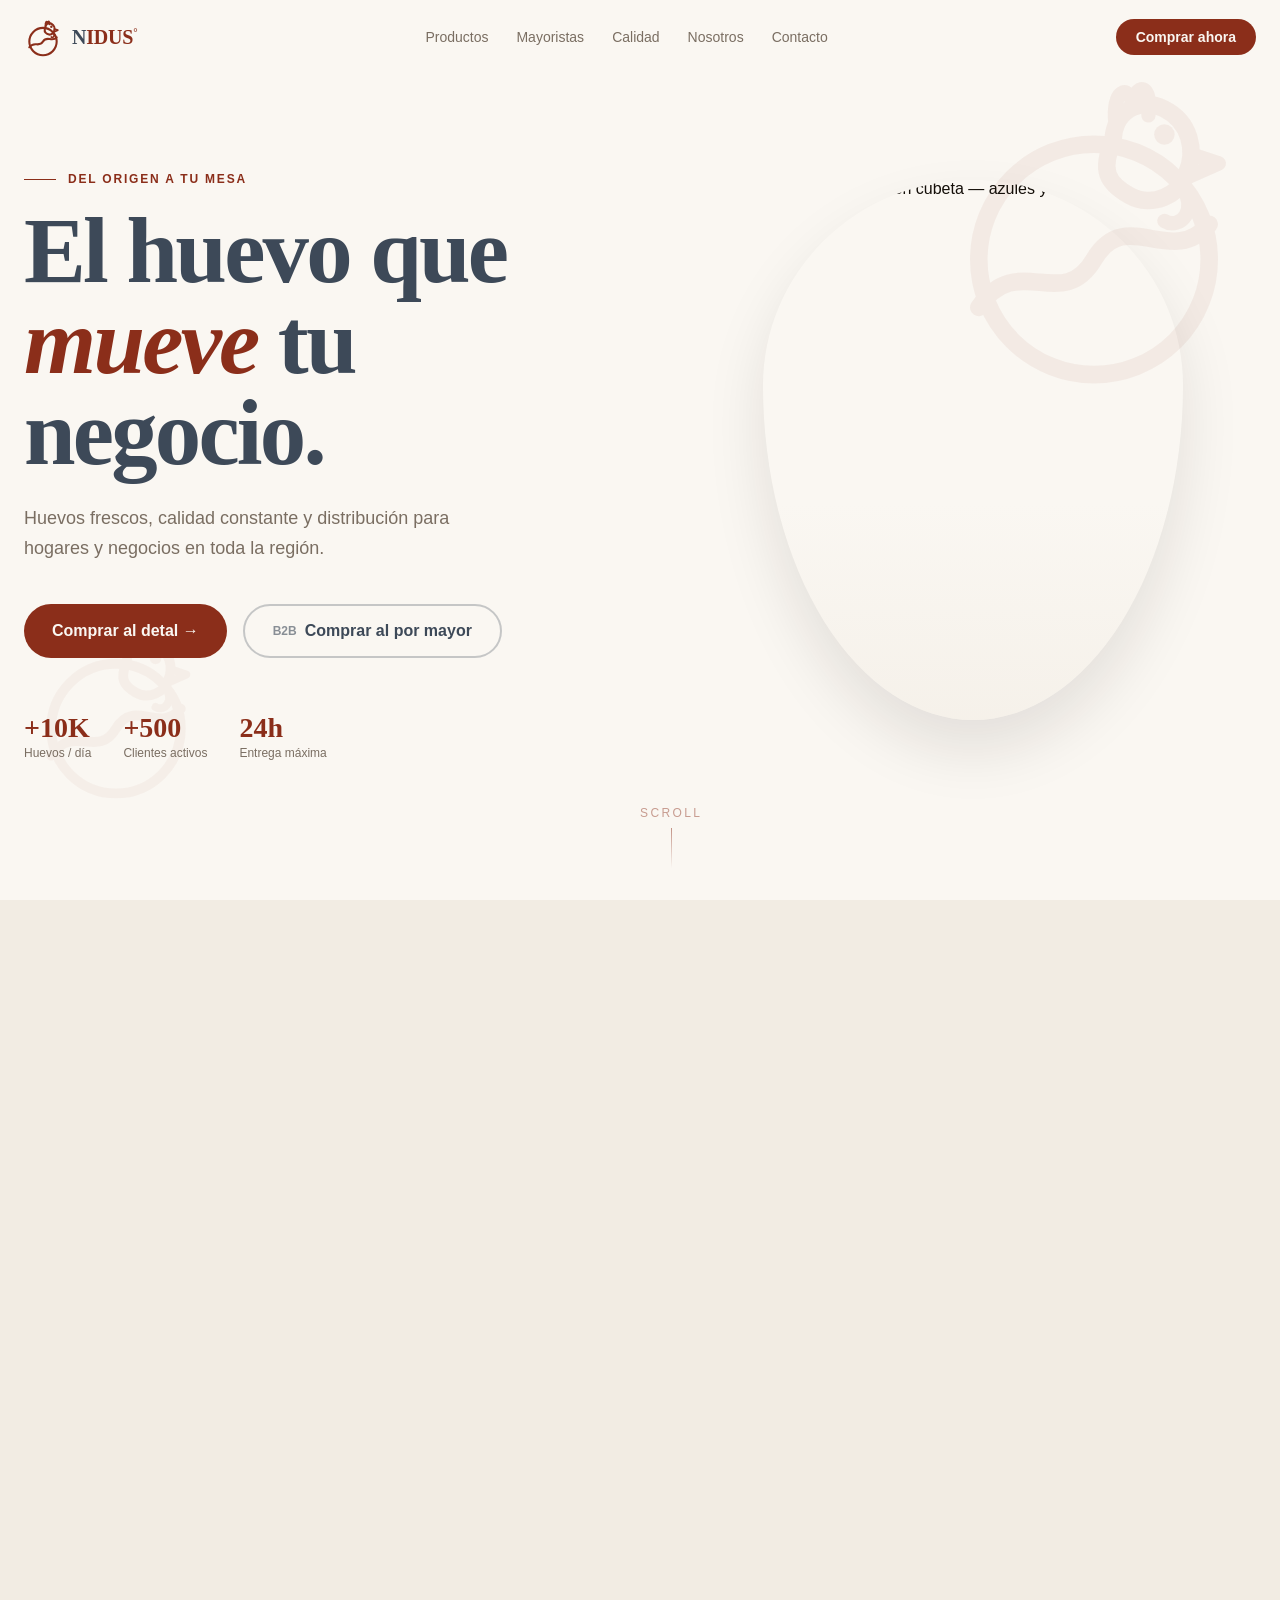
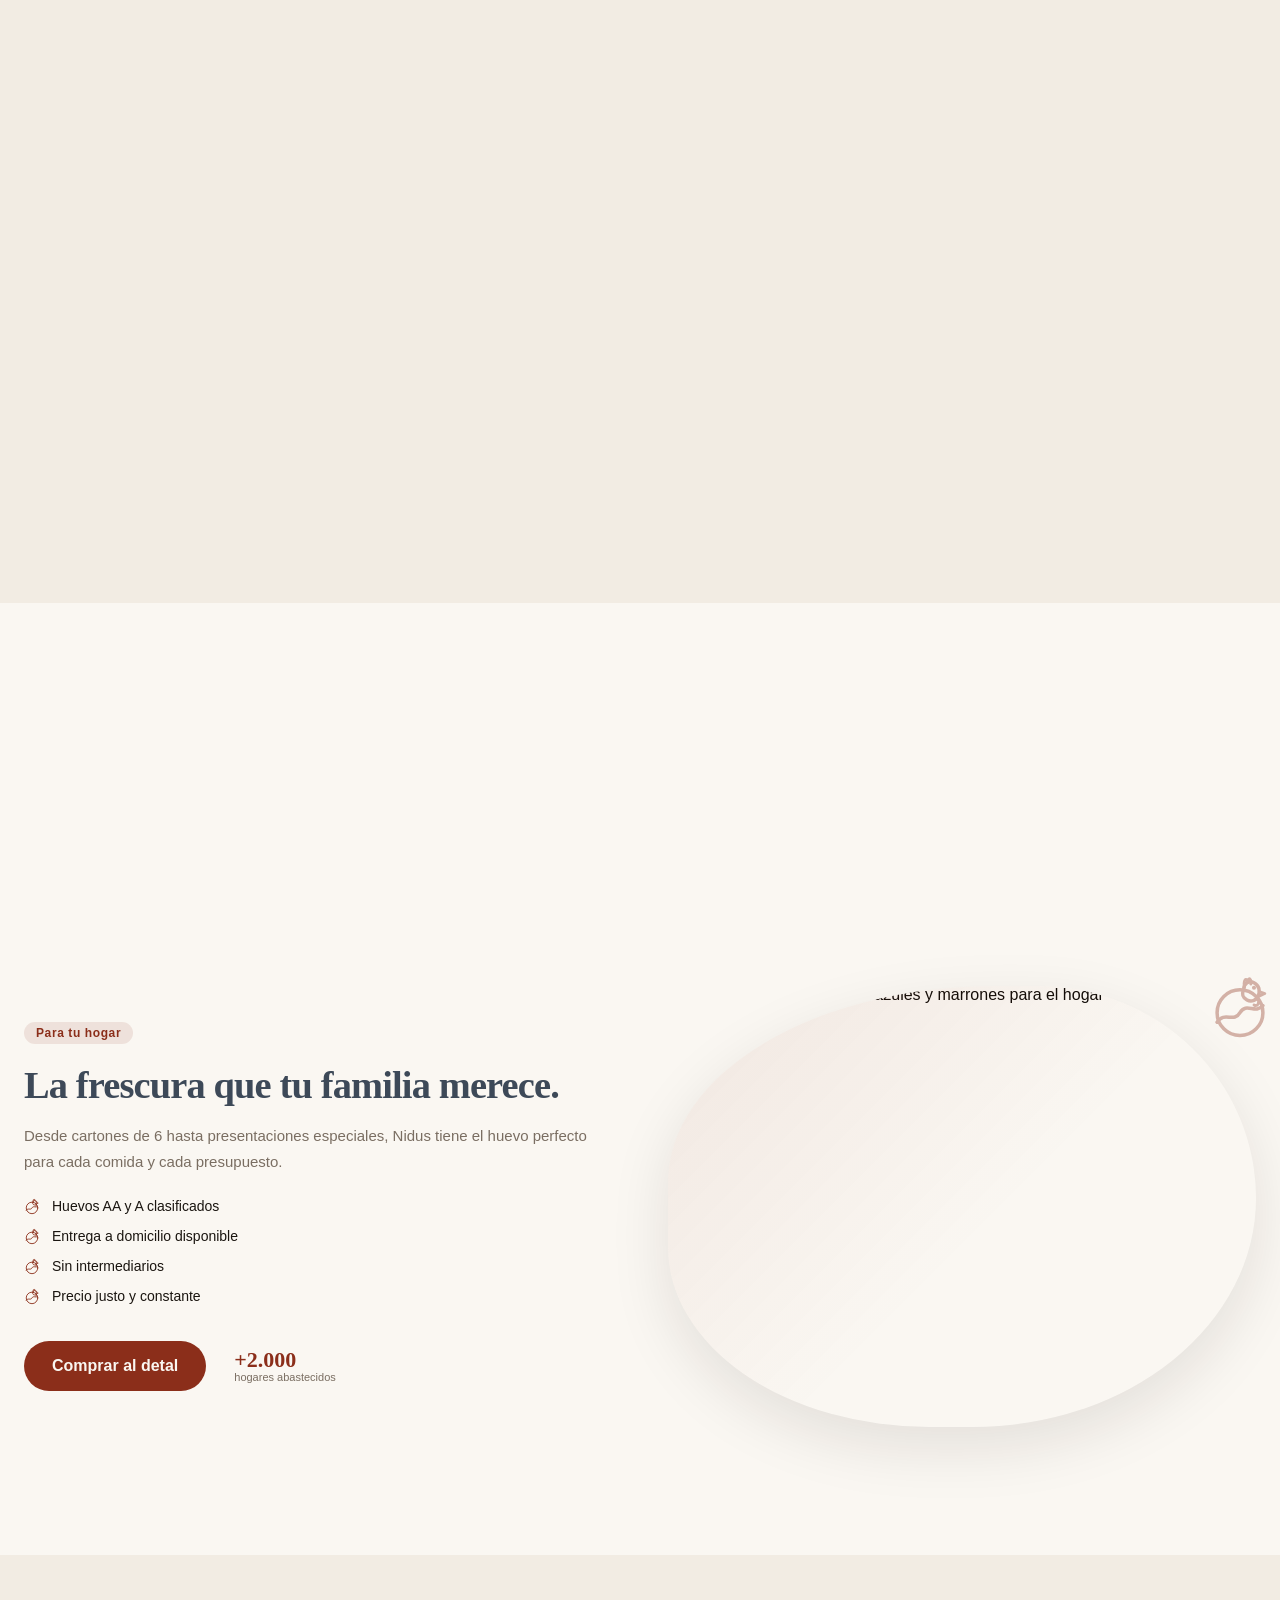
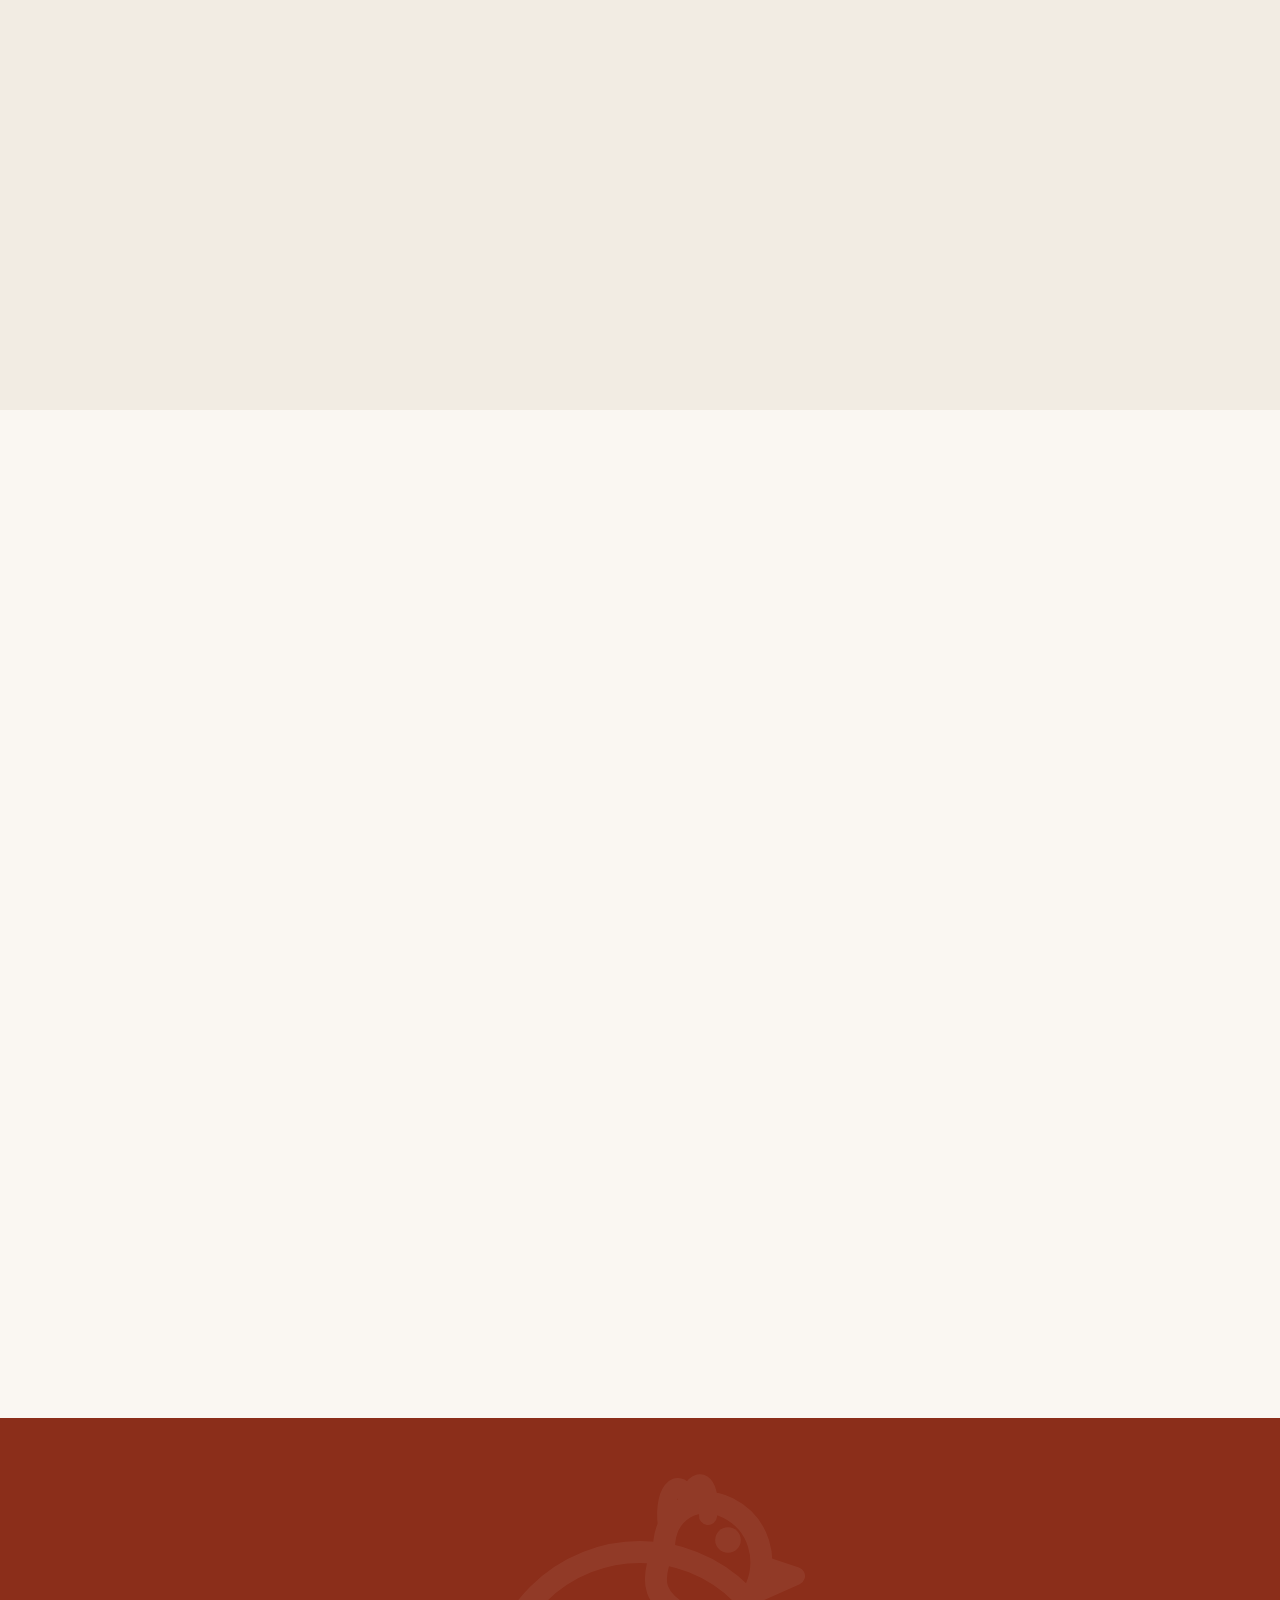
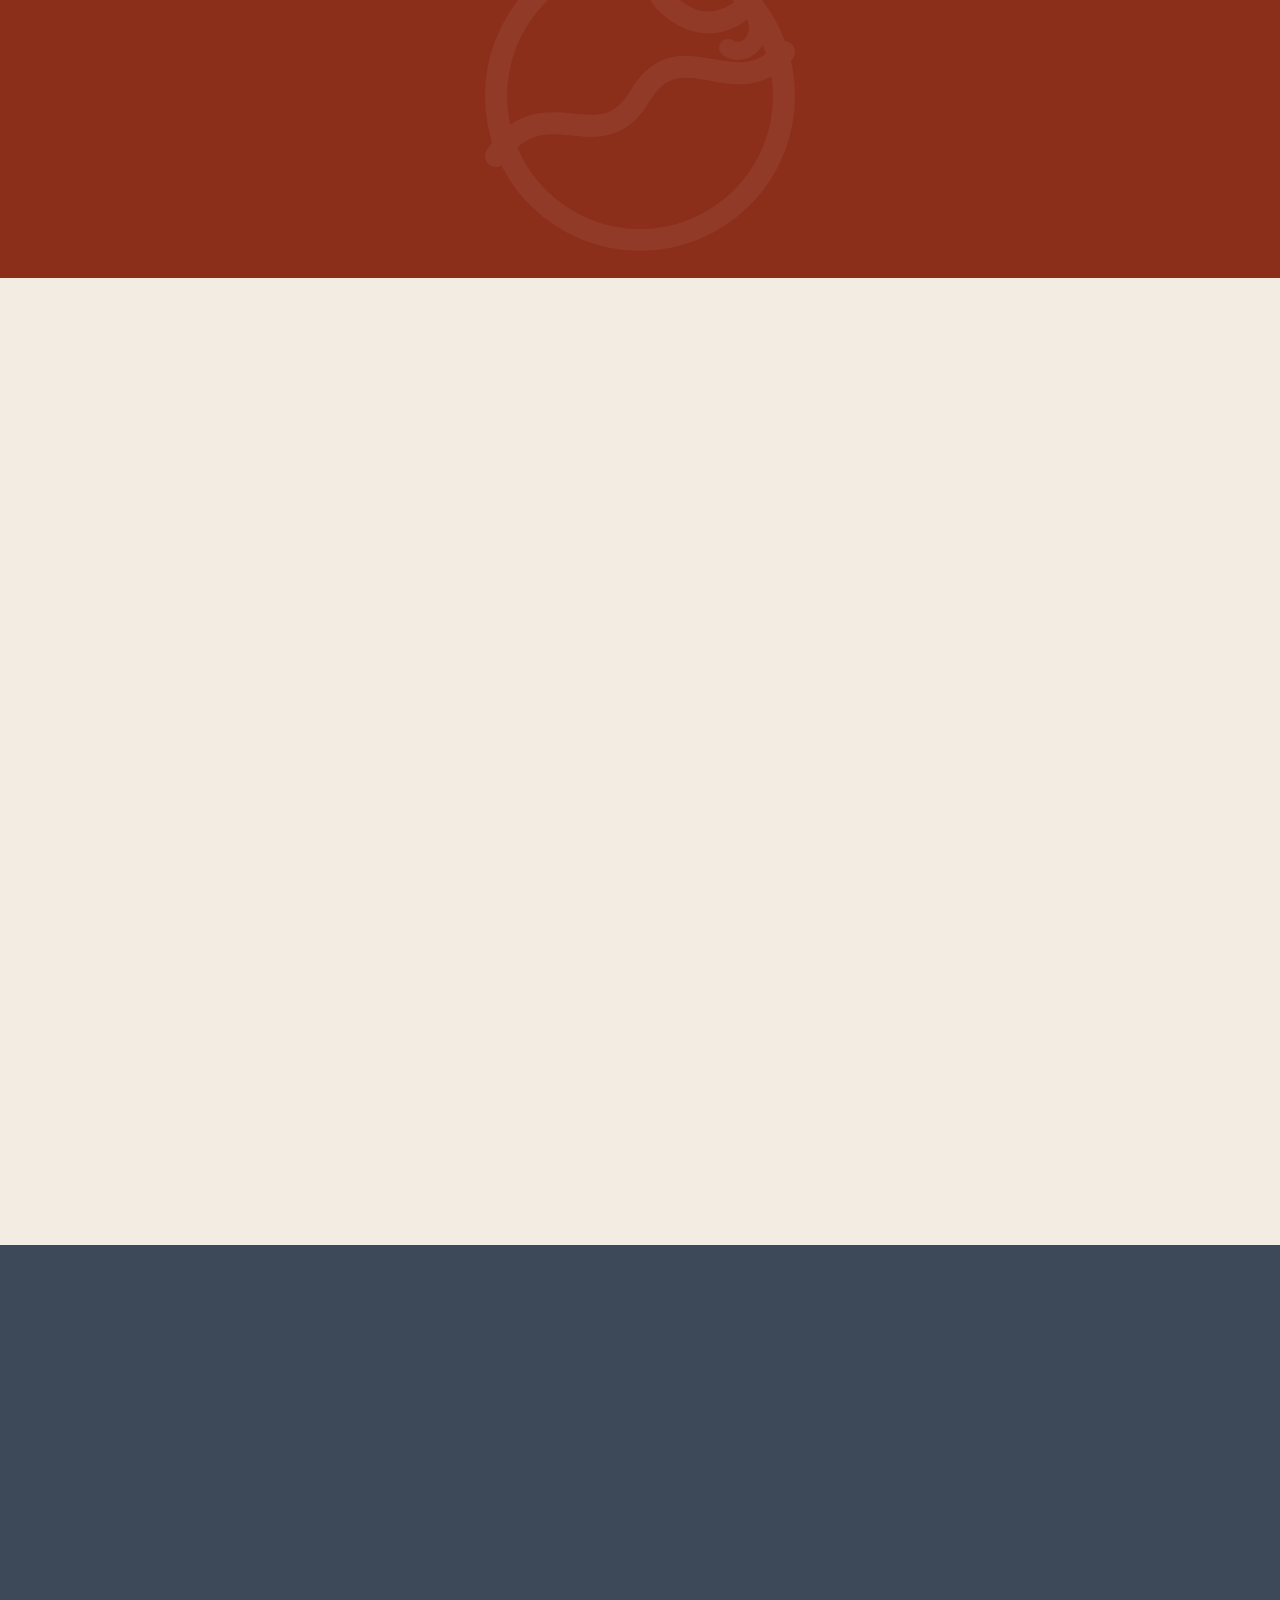
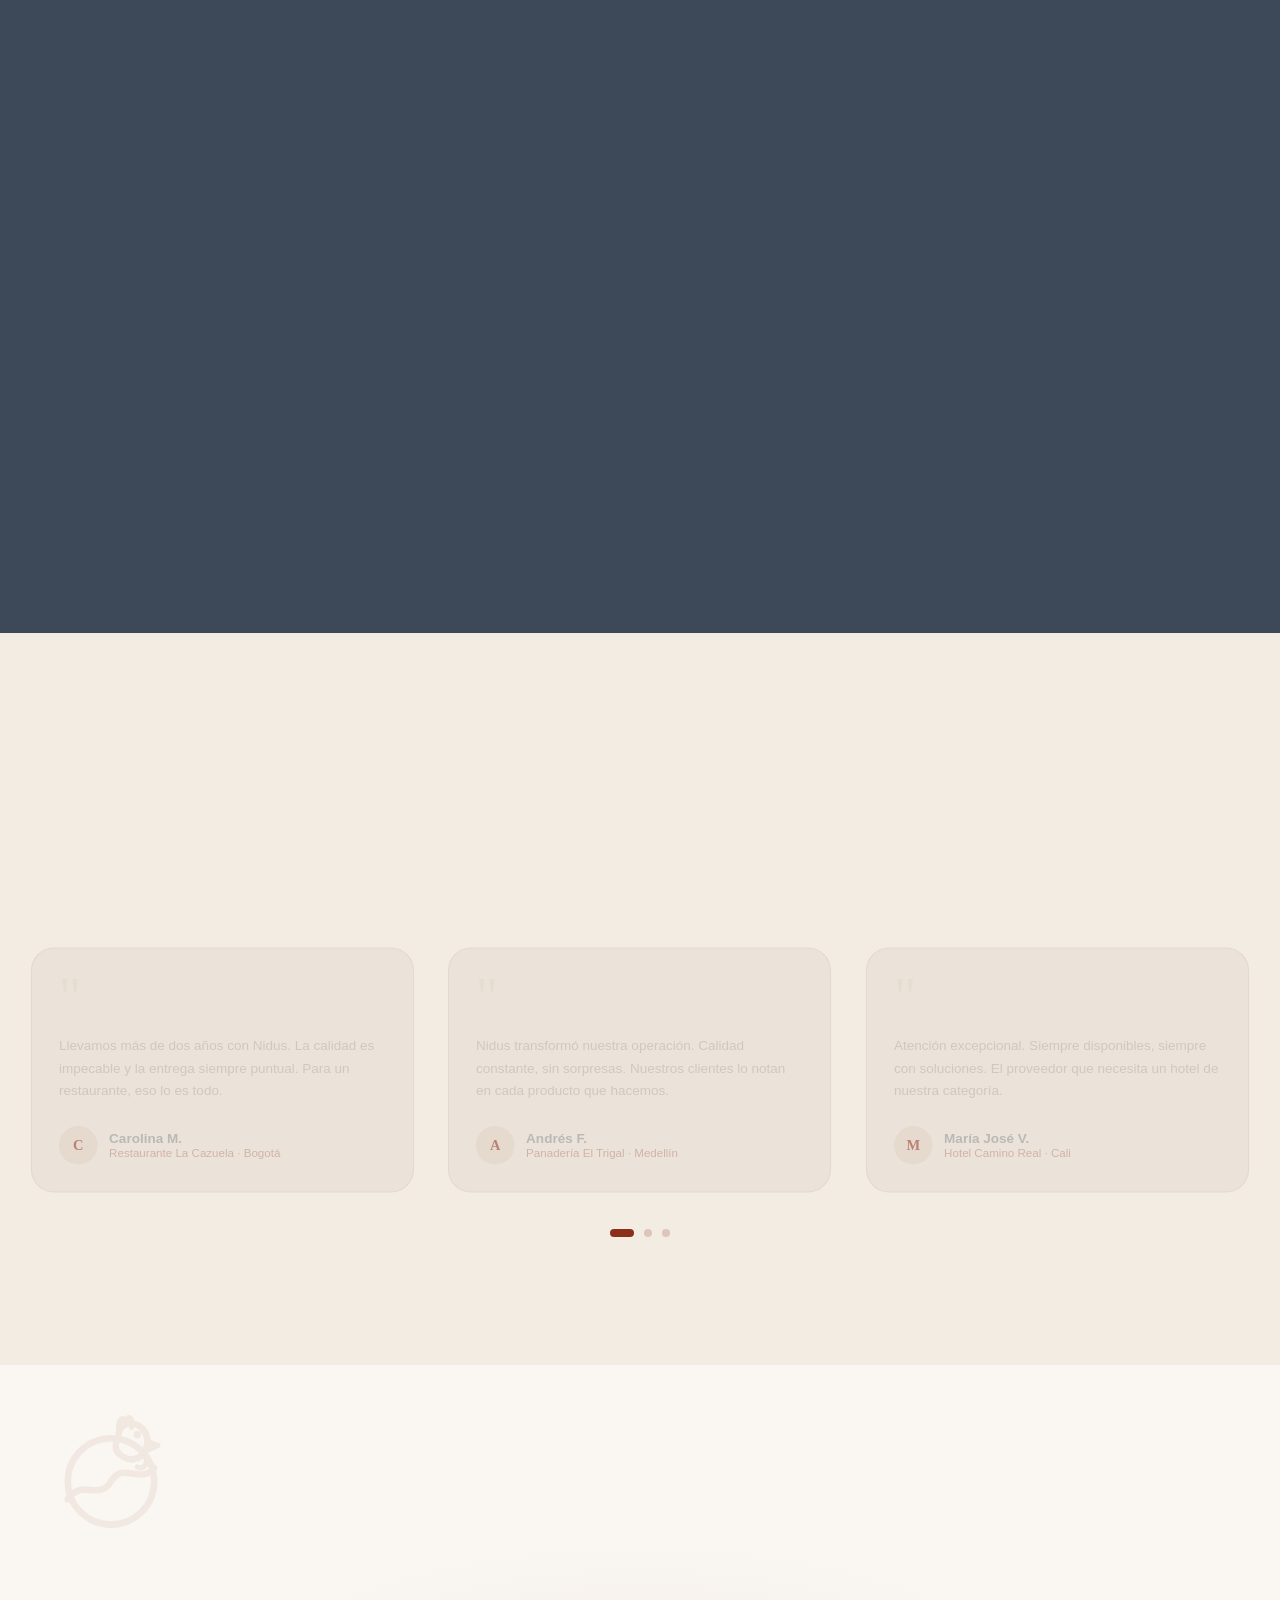
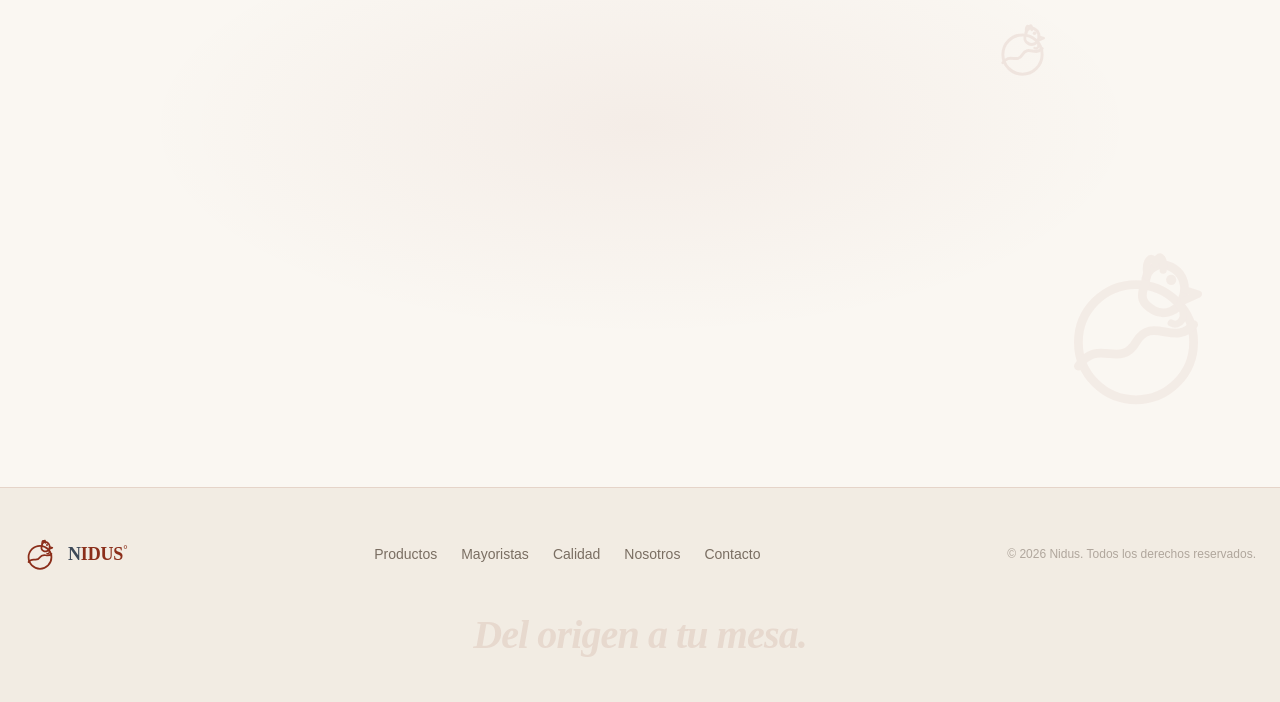
==== commit f70e65aa: "act 2" ====
--- a/docs/index.html
+++ b/docs/index.html
@@ -12,7 +12,7 @@
   <link rel="preconnect" href="https://fonts.gstatic.com" crossorigin>
   <link href="https://fonts.googleapis.com/css2?family=Fraunces:ital,opsz,wght@0,9..144,400;0,9..144,600;0,9..144,900;1,9..144,400;1,9..144,600;1,9..144,900&display=swap" rel="stylesheet">
   <link href="https://fonts.googleapis.com/css2?family=Outfit:wght@300;400;500;600;700&display=swap" rel="stylesheet">
-  <link rel="stylesheet" href="css/style.css">
+  <link rel="stylesheet" href="../static/css/style.css">
 </head>
 <body>
 
--- a/static/css/style.css
+++ b/static/css/style.css
@@ -0,0 +1,1444 @@
+@import url('https://fonts.googleapis.com/css2?family=Fraunces:ital,opsz,wght@0,9..144,400;0,9..144,600;0,9..144,900;1,9..144,400;1,9..144,600;1,9..144,900&display=swap');
+@import url('https://fonts.googleapis.com/css2?family=Outfit:wght@300;400;500;600;700&display=swap');
+
+/* ── Tokens ─────────────────────────────────────────────────────────────── */
+:root {
+  --cream:      #F2ECE3;
+  --cream-lt:   #FAF7F2;
+  --cream-dk:   #E5DDD1;
+  --cream-dkr:  #D9CFC2;
+  --terra:      #8B2E1A;
+  --terra-br:   #A53822;
+  --terra-lt:   rgba(139,46,26,0.10);
+  --terra-xl:   rgba(139,46,26,0.05);
+  --slate:      #3D4958;
+  --slate-lt:   #5A6B7E;
+  --dark:       #1A1510;
+  --muted:      #7A6E62;
+  --border:     rgba(139,46,26,0.13);
+  --border-str: rgba(139,46,26,0.32);
+  --yolk:       #D4890A;
+}
+
+/* ── Reset & Base ───────────────────────────────────────────────────────── */
+*, *::before, *::after { box-sizing: border-box; margin: 0; padding: 0; }
+html { scroll-behavior: smooth; }
+body {
+  background-color: var(--cream-lt);
+  color: var(--dark);
+  font-family: 'Outfit', sans-serif;
+  font-weight: 400;
+  -webkit-font-smoothing: antialiased;
+  overflow-x: hidden;
+}
+img { display: block; max-width: 100%; }
+a { text-decoration: none; }
+button { border: none; background: none; cursor: pointer; font-family: inherit; }
+ul { list-style: none; }
+
+::-webkit-scrollbar { width: 4px; }
+::-webkit-scrollbar-track { background: var(--cream); }
+::-webkit-scrollbar-thumb { background: var(--terra-lt); border-radius: 2px; }
+::-webkit-scrollbar-thumb:hover { background: var(--terra); }
+::selection { background: var(--terra); color: var(--cream-lt); }
+
+/* ── Animations ─────────────────────────────────────────────────────────── */
+@keyframes float {
+  0%,100% { transform: translateY(0); }
+  50% { transform: translateY(-14px); }
+}
+@keyframes float-r {
+  0%,100% { transform: translateY(0) rotate(0deg); }
+  50% { transform: translateY(-18px) rotate(5deg); }
+}
+@keyframes slide-in {
+  from { opacity: 0; transform: translateY(36px); }
+  to   { opacity: 1; transform: translateY(0); }
+}
+@keyframes fade-up {
+  from { opacity: 0; transform: translateY(20px); }
+  to   { opacity: 1; transform: translateY(0); }
+}
+@keyframes dot-pop {
+  0%   { transform: scale(0); opacity: 0; }
+  65%  { transform: scale(1.35); opacity: 1; }
+  100% { transform: scale(1); opacity: 1; }
+}
+@keyframes spin-slow {
+  from { transform: rotate(0deg); }
+  to   { transform: rotate(360deg); }
+}
+
+/* ── Reveal utility ─────────────────────────────────────────────────────── */
+.reveal {
+  opacity: 0;
+  transform: translateY(30px);
+  transition: opacity 0.7s ease, transform 0.7s ease;
+}
+.reveal.visible { opacity: 1; transform: translateY(0); }
+
+/* ── Layout ─────────────────────────────────────────────────────────────── */
+.hidden { display: none !important; }
+.select-none { user-select: none; }
+
+.container {
+  max-width: 1280px;
+  margin: 0 auto;
+  padding: 0 1.5rem;
+}
+.container-narrow {
+  max-width: 896px;
+  margin: 0 auto;
+  padding: 0 1.5rem;
+}
+.section {
+  padding: 8rem 0;
+}
+.text-center { text-align: center; }
+
+/* ── Typography ─────────────────────────────────────────────────────────── */
+.section-title {
+  font-family: 'Fraunces', serif;
+  font-size: clamp(2rem, 4.5vw, 3.4rem);
+  font-weight: 700;
+  color: var(--slate);
+  letter-spacing: -0.025em;
+  line-height: 1.08;
+}
+.section-title-xl {
+  font-family: 'Fraunces', serif;
+  font-size: clamp(2.2rem, 5vw, 4rem);
+  font-weight: 700;
+  color: var(--slate);
+  letter-spacing: -0.03em;
+  line-height: 1.04;
+}
+.section-sub {
+  color: var(--muted);
+  font-family: 'Outfit', sans-serif;
+  font-size: 1rem;
+  font-weight: 400;
+}
+.title-em {
+  font-style: italic;
+  color: var(--terra);
+}
+
+/* ── Eyebrow ────────────────────────────────────────────────────────────── */
+.eyebrow {
+  display: flex;
+  align-items: center;
+  gap: 0.75rem;
+  margin-bottom: 1.25rem;
+}
+.eyebrow-center { justify-content: center; }
+.eyebrow-line {
+  height: 1px;
+  width: 2rem;
+  background-color: var(--terra);
+  flex-shrink: 0;
+}
+.eyebrow-text {
+  font-size: 0.75rem;
+  font-weight: 600;
+  letter-spacing: 0.15em;
+  text-transform: uppercase;
+  color: var(--terra);
+  font-family: 'Outfit', sans-serif;
+}
+
+/* ── Buttons ────────────────────────────────────────────────────────────── */
+.btn {
+  display: inline-flex;
+  align-items: center;
+  gap: 0.5rem;
+  padding: 1rem 1.75rem;
+  border-radius: 9999px;
+  font-family: 'Outfit', sans-serif;
+  font-weight: 600;
+  font-size: 1rem;
+  transition: all 0.3s ease;
+  cursor: pointer;
+}
+.btn-primary {
+  background-color: var(--terra);
+  color: var(--cream-lt);
+  border: none;
+}
+.btn-primary:hover {
+  background-color: var(--terra-br);
+  transform: translateY(-2px);
+  box-shadow: 0 8px 28px rgba(139,46,26,0.28);
+}
+.btn-outline {
+  background-color: transparent;
+  color: var(--slate);
+  border: 2px solid rgba(61,73,88,0.28);
+}
+.btn-outline:hover {
+  border-color: var(--terra);
+  color: var(--terra);
+  transform: translateY(-2px);
+}
+.btn-b2b {
+  font-size: 0.75rem;
+  opacity: 0.6;
+}
+
+/* ── Wordmark ───────────────────────────────────────────────────────────── */
+.brand-wordmark {
+  font-family: 'Fraunces', serif;
+  font-weight: 900;
+  font-size: 20px;
+  letter-spacing: -0.01em;
+  line-height: 1;
+}
+.wordmark-n  { color: var(--slate); }
+.wordmark-idus { color: var(--terra); }
+.wordmark-deg {
+  color: var(--terra);
+  font-size: 11px;
+  vertical-align: super;
+}
+
+/* ── Navbar ─────────────────────────────────────────────────────────────── */
+.navbar {
+  position: fixed;
+  top: 0; left: 0; right: 0;
+  z-index: 50;
+  transition: all 0.5s ease;
+  background-color: transparent;
+}
+.navbar--scrolled {
+  background-color: rgba(250,247,242,0.94);
+  backdrop-filter: blur(16px);
+  border-bottom: 1px solid rgba(139,46,26,0.1);
+  box-shadow: 0 2px 20px rgba(26,21,16,0.05);
+}
+.nav-inner {
+  display: flex;
+  align-items: center;
+  justify-content: space-between;
+  padding-top: 1rem;
+  padding-bottom: 1rem;
+}
+.brand {
+  display: flex;
+  align-items: center;
+  gap: 0.625rem;
+}
+.brand-logo { flex-shrink: 0; }
+.nav-links {
+  display: none;
+  align-items: center;
+  gap: 1.75rem;
+}
+.nav-link {
+  font-size: 0.875rem;
+  font-weight: 500;
+  color: var(--muted);
+  font-family: 'Outfit', sans-serif;
+  transition: color 0.2s ease;
+}
+.nav-link:hover { color: var(--terra); }
+.nav-cta {
+  display: none;
+  padding: 0.625rem 1.25rem;
+  border-radius: 9999px;
+  font-size: 0.875rem;
+  font-weight: 600;
+  background-color: var(--terra);
+  color: var(--cream-lt);
+  font-family: 'Outfit', sans-serif;
+  transition: all 0.25s ease;
+}
+.nav-cta:hover {
+  background-color: var(--terra-br);
+  transform: translateY(-1px);
+  box-shadow: 0 6px 20px rgba(139,46,26,0.28);
+}
+.hamburger {
+  display: flex;
+  flex-direction: column;
+  gap: 6px;
+  padding: 0.5rem;
+}
+.ham-line {
+  display: block;
+  width: 24px;
+  height: 2px;
+  background-color: var(--terra);
+  border-radius: 2px;
+  transition: all 0.3s ease;
+}
+.hamburger.open .ham-line:nth-child(1) { transform: rotate(45deg) translateY(8px); }
+.hamburger.open .ham-line:nth-child(2) { opacity: 0; }
+.hamburger.open .ham-line:nth-child(3) { transform: rotate(-45deg) translateY(-8px); }
+.mobile-menu {
+  max-height: 0;
+  overflow: hidden;
+  transition: max-height 0.4s ease;
+  background-color: rgba(250,247,242,0.97);
+  backdrop-filter: blur(20px);
+}
+.mobile-menu--open { max-height: 400px; }
+.mobile-menu-inner {
+  padding: 0.5rem 1.5rem 1.5rem;
+  display: flex;
+  flex-direction: column;
+  gap: 1rem;
+}
+.mobile-link {
+  display: block;
+  font-size: 1rem;
+  font-weight: 500;
+  padding: 0.625rem 0;
+  color: var(--slate);
+  font-family: 'Outfit', sans-serif;
+  border-bottom: 1px solid var(--border);
+}
+.mobile-link:hover { color: var(--terra); }
+
+@media (min-width: 768px) {
+  .nav-links { display: flex; }
+  .nav-cta { display: block; }
+  .hamburger { display: none; }
+}
+
+/* ── Hero ───────────────────────────────────────────────────────────────── */
+.hero {
+  position: relative;
+  min-height: 100vh;
+  display: flex;
+  align-items: center;
+  overflow: hidden;
+  background-color: var(--cream-lt);
+}
+.hero-wm {
+  position: absolute;
+  pointer-events: none;
+  transition: transform 0.12s ease-out;
+}
+.hero-wm-1 {
+  top: 5%; right: 2%;
+  opacity: 0.06;
+}
+.hero-wm-2 {
+  bottom: 10%; left: 2%;
+  opacity: 0.04;
+  animation: float 7s ease-in-out infinite;
+}
+.hero-photo-wrap {
+  position: absolute;
+  right: 0; top: 0; bottom: 0;
+  width: 48%;
+  display: none;
+  align-items: center;
+  justify-content: center;
+}
+.hero-photo-inner {
+  position: relative;
+  width: 100%;
+  height: 100%;
+  display: flex;
+  align-items: center;
+  justify-content: center;
+  transition: transform 0.16s ease-out;
+}
+.hero-photo-clip {
+  position: relative;
+  overflow: hidden;
+  width: 420px;
+  height: 540px;
+  border-radius: 50% 50% 50% 50% / 38% 38% 62% 62%;
+  box-shadow: 0 30px 60px rgba(26,21,16,0.1);
+  transition: transform 0.55s cubic-bezier(0.34,1.56,0.64,1), box-shadow 0.55s ease;
+  cursor: pointer;
+}
+.hero-photo-clip:hover {
+  transform: scale(1.04);
+  box-shadow: 0 0 80px rgba(139,46,26,0.18), 0 40px 80px rgba(26,21,16,0.12);
+}
+.hero-photo-clip:hover .hero-photo-img { transform: scale(1.08); }
+.hero-photo-clip:hover ~ .hero-photo-tip { opacity: 1; transform: translateX(-50%) translateY(0); }
+.hero-photo-img {
+  width: 100%;
+  height: 100%;
+  object-fit: cover;
+  filter: brightness(0.96) contrast(1.05) saturate(1.1);
+  transition: transform 0.7s ease-out;
+  transform: scale(1);
+}
+.hero-photo-overlay {
+  position: absolute;
+  inset: 0;
+  background: linear-gradient(to top, rgba(242,236,227,0.55) 0%, transparent 40%);
+}
+.hero-photo-tip {
+  position: absolute;
+  bottom: 70px;
+  left: 50%;
+  transform: translateX(-50%) translateY(10px);
+  width: 300px;
+  opacity: 0;
+  transition: all 0.35s ease;
+  background-color: rgba(250,247,242,0.92);
+  backdrop-filter: blur(12px);
+  border-radius: 16px;
+  border: 1px solid rgba(139,46,26,0.15);
+  padding: 14px 20px;
+  pointer-events: none;
+}
+.tip-label {
+  font-size: 0.75rem;
+  font-weight: 600;
+  text-transform: uppercase;
+  letter-spacing: 0.1em;
+  color: var(--terra);
+  font-family: 'Outfit', sans-serif;
+  margin-bottom: 0.25rem;
+}
+.tip-name {
+  font-size: 0.875rem;
+  font-weight: 500;
+  color: var(--slate);
+  font-family: 'Outfit', sans-serif;
+}
+.tip-sub {
+  font-size: 0.75rem;
+  color: var(--muted);
+  font-family: 'Outfit', sans-serif;
+  margin-top: 2px;
+}
+.hero-content {
+  position: relative;
+  z-index: 10;
+  padding-top: 7rem;
+  padding-bottom: 5rem;
+  width: 100%;
+}
+.hero-text { max-width: 580px; }
+.hero-h1 {
+  font-family: 'Fraunces', serif;
+  font-size: clamp(3rem, 7.5vw, 5.8rem);
+  font-weight: 900;
+  line-height: 0.98;
+  letter-spacing: -0.03em;
+  color: var(--slate);
+  animation: slide-in 0.9s ease 0.08s both;
+}
+.hero-em {
+  font-style: italic;
+  color: var(--terra);
+}
+.hero-sub {
+  margin-top: 1.5rem;
+  font-size: 1.125rem;
+  line-height: 1.7;
+  color: var(--muted);
+  font-family: 'Outfit', sans-serif;
+  font-weight: 300;
+  max-width: 440px;
+}
+.hero-ctas {
+  display: flex;
+  flex-wrap: wrap;
+  gap: 1rem;
+  margin-top: 2.5rem;
+}
+.hero-stats {
+  display: flex;
+  flex-wrap: wrap;
+  gap: 2rem;
+  margin-top: 3.5rem;
+}
+.hero-stat-val {
+  font-family: 'Fraunces', serif;
+  font-size: 1.75rem;
+  font-weight: 700;
+  color: var(--terra);
+  line-height: 1;
+}
+.hero-stat-lab {
+  font-size: 0.75rem;
+  margin-top: 0.25rem;
+  color: var(--muted);
+  font-family: 'Outfit', sans-serif;
+}
+.scroll-indicator {
+  position: absolute;
+  bottom: 2rem;
+  left: 50%;
+  transform: translateX(-50%);
+  display: flex;
+  flex-direction: column;
+  align-items: center;
+  gap: 0.5rem;
+}
+.scroll-text {
+  font-size: 0.75rem;
+  letter-spacing: 0.2em;
+  text-transform: uppercase;
+  color: var(--terra);
+  opacity: 0.45;
+  font-family: 'Outfit', sans-serif;
+}
+.scroll-line {
+  width: 1px;
+  height: 2.5rem;
+  background: linear-gradient(to bottom, var(--terra), transparent);
+  opacity: 0.5;
+}
+
+@media (min-width: 1024px) {
+  .hero-photo-wrap { display: flex; }
+}
+
+/* ── Story ──────────────────────────────────────────────────────────────── */
+.story-header { margin-bottom: 5rem; }
+.story-grid {
+  display: grid;
+  gap: 4rem;
+  align-items: start;
+}
+.story-row {
+  display: flex;
+  gap: 1.5rem;
+  padding: 2rem 0;
+  border-bottom: 1px solid var(--border);
+  cursor: default;
+  transition: opacity 0.65s ease, transform 0.65s ease;
+}
+.story-row:hover .story-num { color: var(--terra); }
+.story-row:hover .story-title { color: var(--slate); }
+.story-row:hover .story-desc { color: var(--muted); }
+.story-row:hover .story-icon { opacity: 1; transform: scale(1); }
+.story-num {
+  flex-shrink: 0;
+  width: 3rem;
+  padding-top: 4px;
+  font-family: 'Fraunces', serif;
+  font-size: 0.75rem;
+  font-weight: 700;
+  color: rgba(139,46,26,0.3);
+  letter-spacing: 0.07em;
+  transition: color 0.3s ease;
+}
+.story-body {
+  flex: 1;
+  display: flex;
+  flex-direction: column;
+  gap: 0.75rem;
+}
+.story-title {
+  font-family: 'Fraunces', serif;
+  font-size: clamp(1.4rem, 2.5vw, 2rem);
+  font-weight: 700;
+  color: rgba(61,73,88,0.65);
+  letter-spacing: -0.02em;
+  line-height: 1.1;
+  transition: color 0.3s ease;
+}
+.story-desc {
+  font-size: 0.875rem;
+  line-height: 1.7;
+  color: rgba(122,110,98,0.55);
+  font-family: 'Outfit', sans-serif;
+  font-weight: 300;
+  max-width: 28rem;
+  transition: color 0.3s ease;
+}
+.story-icon {
+  flex-shrink: 0;
+  padding-top: 4px;
+  opacity: 0;
+  transform: scale(0.5);
+  transition: all 0.4s cubic-bezier(0.34,1.56,0.64,1);
+  display: none;
+}
+.story-photo {
+  display: none;
+  position: sticky;
+  top: 8rem;
+  transition: opacity 0.8s ease 0.3s, transform 0.8s ease 0.3s;
+}
+.story-photo-wrap {
+  border-radius: 2rem;
+  overflow: hidden;
+  aspect-ratio: 3/4;
+  box-shadow: 0 20px 60px rgba(26,21,16,0.12);
+}
+.story-photo-img {
+  width: 100%;
+  height: 100%;
+  object-fit: cover;
+  filter: brightness(0.88) contrast(1.06);
+}
+.story-photo-caption {
+  margin-top: 1.25rem;
+  font-family: 'Fraunces', serif;
+  font-size: 0.9375rem;
+  font-style: italic;
+  color: var(--muted);
+  padding: 0 0.25rem;
+}
+
+@media (min-width: 1024px) {
+  .story-grid { grid-template-columns: 1fr 1fr; }
+  .story-icon { display: block; }
+  .story-body { flex-direction: row; align-items: baseline; gap: 2.5rem; }
+  .story-photo { display: block; }
+  .story-row { flex-direction: row; align-items: flex-start; }
+}
+
+/* ── Choose ─────────────────────────────────────────────────────────────── */
+.choose-toggle { display: flex; justify-content: center; }
+.toggle-track {
+  display: flex;
+  padding: 6px;
+  border-radius: 9999px;
+  background-color: var(--cream-dk);
+  border: 1px solid var(--border);
+}
+.toggle-btn {
+  padding: 0.75rem 2rem;
+  border-radius: 9999px;
+  font-size: 0.875rem;
+  font-weight: 600;
+  font-family: 'Outfit', sans-serif;
+  color: var(--muted);
+  background-color: transparent;
+  transition: all 0.35s ease;
+}
+.toggle-btn.active {
+  background-color: var(--terra);
+  color: var(--cream-lt);
+}
+.choose-grid {
+  display: grid;
+  gap: 3.5rem;
+  align-items: center;
+}
+.choose-panel { animation: fade-up 0.45s ease both; }
+.choose-badge {
+  display: inline-block;
+  padding: 0.25rem 0.75rem;
+  border-radius: 9999px;
+  font-size: 0.75rem;
+  font-weight: 600;
+  letter-spacing: 0.05em;
+  background-color: var(--terra-lt);
+  color: var(--terra);
+  font-family: 'Outfit', sans-serif;
+  margin-bottom: 1.25rem;
+}
+.choose-headline {
+  font-family: 'Fraunces', serif;
+  font-size: clamp(1.8rem, 3vw, 2.7rem);
+  font-weight: 700;
+  color: var(--slate);
+  letter-spacing: -0.022em;
+  line-height: 1.13;
+  margin-bottom: 1rem;
+}
+.choose-desc {
+  color: var(--muted);
+  font-family: 'Outfit', sans-serif;
+  font-weight: 300;
+  line-height: 1.72;
+  margin-bottom: 1.375rem;
+  font-size: 0.9375rem;
+}
+.choose-features { display: flex; flex-direction: column; gap: 0.75rem; margin-bottom: 2.25rem; }
+.choose-feature {
+  display: flex;
+  align-items: center;
+  gap: 0.75rem;
+  color: var(--dark);
+  font-family: 'Outfit', sans-serif;
+  font-size: 0.875rem;
+}
+.choose-feature svg { flex-shrink: 0; }
+.choose-actions { display: flex; align-items: center; gap: 1.75rem; }
+.choose-stat-val {
+  font-family: 'Fraunces', serif;
+  font-size: 1.375rem;
+  font-weight: 700;
+  color: var(--terra);
+  line-height: 1;
+}
+.choose-stat-lab {
+  color: var(--muted);
+  font-family: 'Outfit', sans-serif;
+  font-size: 0.6875rem;
+}
+.choose-biz-tags {
+  display: flex;
+  flex-wrap: wrap;
+  gap: 0.5rem;
+  margin-top: 1.75rem;
+}
+.biz-tag {
+  padding: 0.375rem 0.75rem;
+  border-radius: 9999px;
+  font-size: 0.75rem;
+  font-weight: 500;
+  background-color: var(--cream-dk);
+  color: var(--muted);
+  border: 1px solid var(--border);
+  font-family: 'Outfit', sans-serif;
+}
+.choose-img-wrap {
+  position: relative;
+  animation: fade-up 0.45s ease 0.1s both;
+}
+.choose-img-clip {
+  position: relative;
+  overflow: hidden;
+  width: 100%;
+  aspect-ratio: 4/3;
+  border-radius: 60% 40% 52% 48% / 48% 52% 56% 44%;
+  transition: border-radius 0.6s ease;
+  box-shadow: 0 20px 60px rgba(26,21,16,0.1);
+}
+.choose-img-clip.mayorista {
+  border-radius: 40% 60% 44% 56% / 56% 44% 60% 40%;
+}
+.choose-img {
+  width: 100%;
+  height: 100%;
+  object-fit: cover;
+  filter: brightness(0.9) contrast(1.06);
+}
+.choose-img-overlay {
+  position: absolute;
+  inset: 0;
+  background: linear-gradient(135deg, rgba(139,46,26,0.08) 0%, transparent 55%);
+}
+.choose-float-logo {
+  position: absolute;
+  top: -1rem;
+  right: -1rem;
+}
+
+@media (min-width: 1024px) {
+  .choose-grid { grid-template-columns: 1fr 1fr; }
+}
+
+/* ── Products ───────────────────────────────────────────────────────────── */
+.products-header {
+  display: flex;
+  flex-direction: column;
+  gap: 1.5rem;
+  margin-bottom: 3rem;
+}
+.filter-group { display: flex; gap: 0.5rem; flex-wrap: wrap; }
+.filter-btn {
+  padding: 0.625rem 1.25rem;
+  border-radius: 9999px;
+  font-size: 0.875rem;
+  font-weight: 500;
+  font-family: 'Outfit', sans-serif;
+  background-color: rgba(139,46,26,0.07);
+  color: var(--muted);
+  border: 1px solid var(--border);
+  transition: all 0.2s ease;
+}
+.filter-btn.active, .filter-btn:hover {
+  background-color: var(--terra);
+  color: var(--cream-lt);
+  border-color: var(--terra);
+}
+.products-grid {
+  display: grid;
+  gap: 1.5rem;
+  grid-template-columns: 1fr;
+}
+@media (min-width: 768px) {
+  .products-header { flex-direction: row; align-items: flex-end; justify-content: space-between; }
+  .products-grid { grid-template-columns: repeat(2, 1fr); }
+}
+@media (min-width: 1024px) {
+  .products-grid { grid-template-columns: repeat(3, 1fr); }
+}
+
+.product-card {
+  position: relative;
+  border-radius: 1.5rem;
+  overflow: hidden;
+  background-color: #fff;
+  border: 1px solid rgba(139,46,26,0.1);
+  box-shadow: 0 2px 12px rgba(26,21,16,0.05);
+  cursor: pointer;
+  transition: border-color 0.3s ease, box-shadow 0.3s ease, opacity 0.65s ease, transform 0.65s ease;
+}
+.product-card:hover {
+  border-color: rgba(139,46,26,0.3);
+  box-shadow: 0 16px 48px rgba(26,21,16,0.1);
+}
+.product-card__img-wrap {
+  position: relative;
+  overflow: hidden;
+  height: 200px;
+}
+.product-card__img {
+  width: 100%;
+  height: 100%;
+  object-fit: cover;
+  filter: brightness(0.88) contrast(1.08);
+  transition: transform 0.7s ease;
+}
+.product-card:hover .product-card__img { transform: scale(1.08); }
+.product-card__img-overlay {
+  position: absolute;
+  inset: 0;
+  background: linear-gradient(to bottom, transparent 40%, rgba(255,255,255,0.9) 100%);
+}
+.product-card__badge {
+  position: absolute;
+  top: 0.875rem;
+  left: 1rem;
+  padding: 0.25rem 0.625rem;
+  border-radius: 9999px;
+  font-size: 0.75rem;
+  font-weight: 600;
+  background-color: var(--terra);
+  color: var(--cream-lt);
+  font-family: 'Outfit', sans-serif;
+}
+.product-card__body { padding: 1.25rem; }
+.product-card__meta {
+  font-size: 0.75rem;
+  font-weight: 600;
+  text-transform: uppercase;
+  letter-spacing: 0.1em;
+  color: var(--terra);
+  font-family: 'Outfit', sans-serif;
+  margin-bottom: 0.375rem;
+}
+.product-card__title {
+  font-family: 'Fraunces', serif;
+  font-size: 1.25rem;
+  font-weight: 700;
+  color: var(--slate);
+  letter-spacing: -0.01em;
+  line-height: 1.18;
+  margin-bottom: 0.375rem;
+}
+.product-card__desc {
+  font-size: 0.875rem;
+  line-height: 1.7;
+  color: var(--muted);
+  font-family: 'Outfit', sans-serif;
+  font-weight: 300;
+  margin-bottom: 1.25rem;
+}
+.product-card__footer {
+  display: flex;
+  align-items: center;
+  justify-content: space-between;
+}
+.product-card__price {
+  font-family: 'Outfit', sans-serif;
+  font-size: 0.8125rem;
+  color: var(--muted);
+  font-style: italic;
+}
+.product-card__btn {
+  display: flex;
+  align-items: center;
+  gap: 0.5rem;
+  padding: 0.625rem 1rem;
+  border-radius: 9999px;
+  font-size: 0.875rem;
+  font-weight: 600;
+  font-family: 'Outfit', sans-serif;
+  background-color: var(--terra-lt);
+  color: var(--terra);
+  transition: all 0.3s ease;
+}
+.product-card:hover .product-card__btn {
+  background-color: var(--terra);
+  color: var(--cream-lt);
+  transform: translateY(-1px);
+}
+.product-card__btn-icon { transition: transform 0.3s ease; }
+.product-card:hover .product-card__btn-icon { transform: rotate(45deg); }
+
+/* ── Quality ────────────────────────────────────────────────────────────── */
+.quality-grid {
+  display: grid;
+  gap: 1.25rem;
+  grid-template-columns: 1fr;
+}
+@media (min-width: 768px) {
+  .quality-grid { grid-template-columns: repeat(2, 1fr); }
+}
+.quality-card {
+  position: relative;
+  padding: 2rem;
+  border-radius: 1.5rem;
+  background-color: var(--cream);
+  border: 1px solid var(--border);
+  cursor: default;
+  transition: background-color 0.3s ease, border-color 0.3s ease, box-shadow 0.3s ease, opacity 0.65s ease, transform 0.65s ease;
+}
+.quality-card:hover {
+  background-color: #fff;
+  border-color: rgba(139,46,26,0.3);
+  box-shadow: 0 12px 40px rgba(26,21,16,0.08);
+}
+.quality-sym {
+  font-size: 1.875rem;
+  color: var(--terra);
+  font-family: monospace;
+  margin-bottom: 1.25rem;
+  transition: transform 0.35s ease;
+}
+.quality-card:hover .quality-sym { transform: scale(1.25); }
+.quality-title {
+  font-family: 'Fraunces', serif;
+  font-size: 1.375rem;
+  font-weight: 700;
+  color: rgba(61,73,88,0.75);
+  letter-spacing: -0.01em;
+  margin-bottom: 0.25rem;
+  transition: color 0.3s ease;
+}
+.quality-card:hover .quality-title { color: var(--slate); }
+.quality-sub {
+  font-size: 0.875rem;
+  font-weight: 600;
+  color: var(--terra);
+  font-family: 'Outfit', sans-serif;
+  opacity: 0.55;
+  margin-bottom: 0.75rem;
+  transition: opacity 0.3s ease;
+}
+.quality-card:hover .quality-sub { opacity: 1; }
+.quality-desc {
+  font-size: 0.875rem;
+  line-height: 1.7;
+  color: rgba(122,110,98,0.55);
+  font-family: 'Outfit', sans-serif;
+  font-weight: 300;
+  transition: color 0.3s ease;
+}
+.quality-card:hover .quality-desc { color: var(--muted); }
+.quality-tags {
+  display: flex;
+  flex-wrap: wrap;
+  gap: 0.5rem;
+  margin-top: 1.25rem;
+  opacity: 0;
+  transform: translateY(8px);
+  transition: all 0.3s ease 0.08s;
+}
+.quality-card:hover .quality-tags { opacity: 1; transform: translateY(0); }
+.quality-tag {
+  padding: 0.25rem 0.625rem;
+  border-radius: 9999px;
+  font-size: 0.75rem;
+  background-color: var(--terra-lt);
+  color: var(--terra);
+  font-family: 'Outfit', sans-serif;
+}
+
+/* ── Stats ──────────────────────────────────────────────────────────────── */
+.stats-section { overflow: hidden; }
+.stats-watermark {
+  position: absolute;
+  inset: 0;
+  display: flex;
+  align-items: center;
+  justify-content: center;
+  pointer-events: none;
+  opacity: 0.06;
+}
+.stats-heading {
+  font-family: 'Fraunces', serif;
+  font-size: clamp(1.8rem, 3vw, 2.6rem);
+  font-weight: 700;
+  color: var(--cream-lt);
+  letter-spacing: -0.022em;
+}
+.stats-heading em { font-style: italic; }
+.stats-grid {
+  display: grid;
+  grid-template-columns: repeat(2, 1fr);
+  gap: 2.5rem;
+}
+@media (min-width: 1024px) {
+  .stats-grid { grid-template-columns: repeat(4, 1fr); }
+}
+.stat-item {
+  text-align: center;
+  transition: opacity 0.65s ease, transform 0.65s ease;
+}
+.stat-val {
+  font-family: 'Fraunces', serif;
+  font-size: clamp(2.5rem, 5vw, 4rem);
+  font-weight: 900;
+  color: var(--cream-lt);
+  line-height: 1;
+  letter-spacing: -0.03em;
+}
+.stat-lab {
+  margin-top: 0.75rem;
+  font-size: 0.875rem;
+  line-height: 1.4;
+  color: rgba(250,247,242,0.65);
+  font-family: 'Outfit', sans-serif;
+  font-weight: 300;
+}
+
+/* ── Calculator ─────────────────────────────────────────────────────────── */
+.calc-card {
+  border-radius: 1.5rem;
+  padding: 2rem;
+  background-color: #fff;
+  border: 1px solid var(--border);
+  box-shadow: 0 4px 30px rgba(26,21,16,0.06);
+  transition: opacity 0.65s ease 0.18s, transform 0.65s ease 0.18s;
+}
+@media (min-width: 768px) {
+  .calc-card { padding: 3rem; }
+}
+.calc-step {
+  margin-bottom: 2rem;
+  transition: opacity 0.35s ease;
+}
+.calc-step.disabled { opacity: 0.35; pointer-events: none; }
+.step-header {
+  display: flex;
+  align-items: center;
+  gap: 0.75rem;
+  margin-bottom: 1rem;
+}
+.step-num {
+  font-family: 'Fraunces', serif;
+  font-size: 0.75rem;
+  font-weight: 700;
+  color: var(--terra);
+  letter-spacing: 0.07em;
+}
+.step-title {
+  font-size: 0.875rem;
+  font-weight: 500;
+  color: var(--muted);
+  font-family: 'Outfit', sans-serif;
+}
+.calc-chips {
+  display: grid;
+  grid-template-columns: repeat(2, 1fr);
+  gap: 0.75rem;
+}
+@media (min-width: 768px) {
+  .calc-chips { grid-template-columns: repeat(3, 1fr); }
+}
+.calc-chip {
+  padding: 0.75rem 1rem;
+  border-radius: 1rem;
+  font-size: 0.875rem;
+  font-weight: 500;
+  font-family: 'Outfit', sans-serif;
+  background-color: rgba(139,46,26,0.07);
+  color: var(--slate);
+  border: 1px solid var(--border);
+  transition: all 0.2s ease;
+}
+.calc-chip:not(:disabled):hover { background-color: rgba(139,46,26,0.14); border-color: var(--terra); }
+.calc-chip.selected {
+  background-color: var(--terra);
+  color: var(--cream-lt);
+  border-color: var(--terra);
+}
+.calc-chip:disabled {
+  color: rgba(61,73,88,0.3);
+  cursor: not-allowed;
+}
+.calc-result {
+  margin-top: 1.5rem;
+  padding: 1.5rem;
+  border-radius: 1rem;
+  background-color: var(--terra-lt);
+  border: 1px solid var(--border-str);
+  animation: fade-up 0.4s ease both;
+}
+.result-label {
+  font-size: 0.875rem;
+  color: var(--muted);
+  font-family: 'Outfit', sans-serif;
+  margin-bottom: 0.75rem;
+}
+.result-main {
+  font-family: 'Fraunces', serif;
+  font-size: clamp(1.3rem, 3vw, 1.9rem);
+  font-weight: 700;
+  color: var(--slate);
+  line-height: 1.28;
+}
+.result-highlight { color: var(--terra); }
+.result-details {
+  display: flex;
+  gap: 1rem;
+  flex-wrap: wrap;
+  margin-top: 0.625rem;
+  font-size: 0.875rem;
+  color: var(--muted);
+  font-family: 'Outfit', sans-serif;
+}
+
+/* ── Distribution ───────────────────────────────────────────────────────── */
+.dist-grid {
+  display: grid;
+  gap: 4rem;
+  align-items: center;
+}
+@media (min-width: 1024px) {
+  .dist-grid { grid-template-columns: 1fr 1fr; }
+}
+.dist-heading {
+  font-family: 'Fraunces', serif;
+  font-size: clamp(2rem, 4vw, 3rem);
+  font-weight: 700;
+  color: var(--cream-lt);
+  letter-spacing: -0.022em;
+  line-height: 1.1;
+  margin-bottom: 1.125rem;
+}
+.dist-desc {
+  color: rgba(250,247,242,0.58);
+  font-family: 'Outfit', sans-serif;
+  font-weight: 300;
+  line-height: 1.72;
+  margin-bottom: 1.375rem;
+  font-size: 0.9375rem;
+}
+.city-chips { display: flex; flex-wrap: wrap; gap: 0.5rem; }
+.city-chip {
+  padding: 0.375rem 0.75rem;
+  border-radius: 9999px;
+  font-size: 0.75rem;
+  font-weight: 400;
+  background-color: rgba(250,247,242,0.08);
+  color: rgba(250,247,242,0.6);
+  border: 1px solid rgba(250,247,242,0.12);
+  font-family: 'Outfit', sans-serif;
+  cursor: default;
+  transition: all 0.22s ease;
+}
+.city-chip--primary { font-weight: 600; }
+.city-chip.active, .city-chip:hover {
+  background-color: rgba(139,46,26,0.25);
+  color: var(--terra);
+  border-color: rgba(139,46,26,0.4);
+}
+.dist-map-wrap {
+  transition: opacity 0.8s ease 0.2s, transform 0.8s ease 0.2s;
+}
+.dist-map {
+  position: relative;
+  width: 100%;
+  padding-bottom: 125%;
+  background-color: rgba(250,247,242,0.05);
+  border-radius: 2rem;
+  border: 1px solid rgba(250,247,242,0.1);
+  overflow: hidden;
+}
+.map-svg {
+  position: absolute;
+  inset: 0;
+  width: 100%;
+  height: 100%;
+}
+
+/* ── Testimonials ───────────────────────────────────────────────────────── */
+.testimonials-track { cursor: grab; }
+.testimonials-track:active { cursor: grabbing; }
+.testimonials-grid {
+  display: grid;
+  gap: 1.25rem;
+  grid-template-columns: 1fr;
+  user-select: none;
+}
+@media (min-width: 768px) {
+  .testimonials-grid { grid-template-columns: repeat(3, 1fr); }
+}
+.testimonial-card {
+  border-radius: 1.5rem;
+  padding: 1.75rem;
+  background-color: var(--cream-dk);
+  border: 1px solid var(--border);
+  transform: scale(0.965);
+  opacity: 0.55;
+  box-shadow: none;
+  cursor: pointer;
+  transition: all 0.5s ease;
+}
+.testimonial-card.active {
+  background-color: #fff;
+  border-color: rgba(139,46,26,0.3);
+  transform: scale(1);
+  opacity: 1;
+  box-shadow: 0 16px 50px rgba(26,21,16,0.1);
+}
+.t-quote {
+  font-family: 'Fraunces', serif;
+  font-size: 3.5rem;
+  color: rgba(139,46,26,0.08);
+  line-height: 0.8;
+  margin-bottom: 1rem;
+  transition: color 0.3s ease;
+}
+.testimonial-card.active .t-quote { color: rgba(139,46,26,0.22); }
+.t-text {
+  font-size: 0.875rem;
+  line-height: 1.7;
+  color: rgba(122,110,98,0.45);
+  font-family: 'Outfit', sans-serif;
+  font-weight: 300;
+  margin-bottom: 1.5rem;
+  transition: color 0.3s ease;
+}
+.testimonial-card.active .t-text { color: var(--muted); }
+.t-author { display: flex; align-items: center; gap: 0.75rem; }
+.t-avatar {
+  width: 2.5rem;
+  height: 2.5rem;
+  border-radius: 9999px;
+  background-color: var(--terra-lt);
+  display: flex;
+  align-items: center;
+  justify-content: center;
+  flex-shrink: 0;
+  font-family: 'Fraunces', serif;
+  font-size: 0.9375rem;
+  font-weight: 700;
+  color: var(--terra);
+}
+.t-name {
+  font-size: 0.875rem;
+  font-weight: 600;
+  color: rgba(61,73,88,0.52);
+  font-family: 'Outfit', sans-serif;
+  transition: color 0.3s ease;
+}
+.testimonial-card.active .t-name { color: var(--slate); }
+.t-biz {
+  font-size: 0.75rem;
+  color: var(--terra);
+  font-family: 'Outfit', sans-serif;
+  opacity: 0.5;
+  transition: opacity 0.3s ease;
+}
+.testimonial-card.active .t-biz { opacity: 1; }
+.testimonial-dots {
+  display: flex;
+  justify-content: center;
+  gap: 0.625rem;
+  margin-top: 2rem;
+}
+.t-dot {
+  height: 8px;
+  border-radius: 4px;
+  background-color: rgba(139,46,26,0.2);
+  width: 8px;
+  transition: all 0.3s ease;
+  cursor: pointer;
+}
+.t-dot.active {
+  width: 24px;
+  background-color: var(--terra);
+}
+
+/* ── CTA ────────────────────────────────────────────────────────────────── */
+.cta-section { padding: 10rem 0; }
+.cta-deco {
+  position: absolute;
+  pointer-events: none;
+  transition: transform 0.18s ease-out;
+}
+.cta-deco-1 { top: 5%; left: 4%; opacity: 0.07; }
+.cta-deco-2 { bottom: 10%; right: 5%; opacity: 0.05; }
+.cta-deco-3 { top: 35%; right: 18%; opacity: 0.08; }
+.cta-radial {
+  position: absolute;
+  inset: 0;
+  background: radial-gradient(ellipse 60% 45% at 50% 50%, rgba(139,46,26,0.05) 0%, transparent 65%);
+  pointer-events: none;
+}
+.cta-heading {
+  font-family: 'Fraunces', serif;
+  font-size: clamp(2.5rem, 6.5vw, 5rem);
+  font-weight: 900;
+  color: var(--slate);
+  letter-spacing: -0.03em;
+  line-height: 1.04;
+  margin-bottom: 1.125rem;
+}
+.cta-sub {
+  font-size: 1.125rem;
+  color: var(--muted);
+  font-family: 'Outfit', sans-serif;
+  font-weight: 300;
+  max-width: 28rem;
+  margin: 0 auto 3rem;
+}
+.cta-btns {
+  display: flex;
+  flex-direction: column;
+  gap: 1rem;
+  justify-content: center;
+  align-items: center;
+}
+@media (min-width: 640px) {
+  .cta-btns { flex-direction: row; }
+}
+.contact-chips {
+  display: flex;
+  flex-wrap: wrap;
+  gap: 0.75rem;
+  justify-content: center;
+  margin-top: 2.5rem;
+}
+.contact-chip {
+  padding: 0.5rem 1rem;
+  border-radius: 9999px;
+  font-size: 0.875rem;
+  font-weight: 500;
+  background-color: var(--terra-lt);
+  color: var(--terra);
+  border: 1px solid var(--border);
+  font-family: 'Outfit', sans-serif;
+  transition: all 0.2s ease;
+}
+.contact-chip:hover {
+  background-color: var(--terra);
+  color: var(--cream-lt);
+}
+
+/* ── Footer ─────────────────────────────────────────────────────────────── */
+.footer {
+  padding: 3rem 0;
+  border-top: 1px solid var(--border);
+}
+.footer-inner {
+  display: flex;
+  flex-direction: column;
+  gap: 2rem;
+  align-items: flex-start;
+}
+@media (min-width: 768px) {
+  .footer-inner { flex-direction: row; align-items: center; justify-content: space-between; }
+}
+.footer-brand { display: flex; align-items: center; gap: 0.75rem; }
+.footer-links { display: flex; flex-wrap: wrap; gap: 1.5rem; }
+.footer-link {
+  font-size: 0.875rem;
+  color: var(--muted);
+  font-family: 'Outfit', sans-serif;
+  transition: color 0.2s ease;
+}
+.footer-link:hover { color: var(--terra); }
+.footer-copy {
+  font-size: 0.75rem;
+  color: rgba(122,110,98,0.55);
+  font-family: 'Outfit', sans-serif;
+}
+.footer-tagline {
+  margin-top: 2.5rem;
+  text-align: center;
+  font-family: 'Fraunces', serif;
+  font-size: clamp(1.4rem, 4vw, 2.5rem);
+  font-weight: 700;
+  font-style: italic;
+  color: rgba(139,46,26,0.1);
+  letter-spacing: -0.022em;
+  pointer-events: none;
+}
+
+/* ── Modal ──────────────────────────────────────────────────────────────── */
+.modal-overlay {
+  position: fixed;
+  inset: 0;
+  z-index: 50;
+  display: flex;
+  align-items: center;
+  justify-content: center;
+  padding: 1rem;
+  background-color: rgba(26,21,16,0.65);
+  backdrop-filter: blur(8px);
+  animation: fade-up 0.3s ease both;
+}
+.modal-box {
+  position: relative;
+  width: 100%;
+  max-width: 32rem;
+  border-radius: 1.5rem;
+  overflow: hidden;
+  background-color: #fff;
+  box-shadow: 0 40px 100px rgba(26,21,16,0.25);
+  animation: fade-up 0.35s ease both;
+}
+.modal-img-wrap { position: relative; height: 260px; }
+.modal-img { width: 100%; height: 100%; object-fit: cover; filter: brightness(0.88); }
+.modal-img-overlay {
+  position: absolute;
+  inset: 0;
+  background: linear-gradient(to bottom, transparent 50%, rgba(255,255,255,0.95) 100%);
+}
+.modal-close {
+  position: absolute;
+  top: 1rem;
+  right: 1rem;
+  width: 2.25rem;
+  height: 2.25rem;
+  border-radius: 9999px;
+  display: flex;
+  align-items: center;
+  justify-content: center;
+  font-size: 1.125rem;
+  font-weight: 700;
+  background-color: rgba(250,247,242,0.9);
+  color: var(--slate);
+  backdrop-filter: blur(8px);
+  cursor: pointer;
+  transition: all 0.2s ease;
+}
+.modal-close:hover { background-color: var(--cream-dk); }
+.modal-body { padding: 0.5rem 1.75rem 1.75rem; }
+.modal-meta {
+  font-size: 0.75rem;
+  font-weight: 600;
+  text-transform: uppercase;
+  letter-spacing: 0.1em;
+  color: var(--terra);
+  font-family: 'Outfit', sans-serif;
+  margin-bottom: 0.5rem;
+}
+.modal-title {
+  font-family: 'Fraunces', serif;
+  font-size: 1.75rem;
+  font-weight: 700;
+  color: var(--slate);
+  letter-spacing: -0.02em;
+  margin-bottom: 0.5rem;
+}
+.modal-desc {
+  font-size: 0.875rem;
+  line-height: 1.7;
+  color: var(--muted);
+  font-family: 'Outfit', sans-serif;
+  font-weight: 300;
+  margin-bottom: 1.5rem;
+}
+.modal-actions { display: flex; gap: 0.75rem; flex-wrap: wrap; }
+
+/* ── Reduced motion ─────────────────────────────────────────────────────── */
+@media (prefers-reduced-motion: reduce) {
+  *, *::before, *::after {
+    animation-duration: 0.01ms !important;
+    transition-duration: 0.01ms !important;
+  }
+}
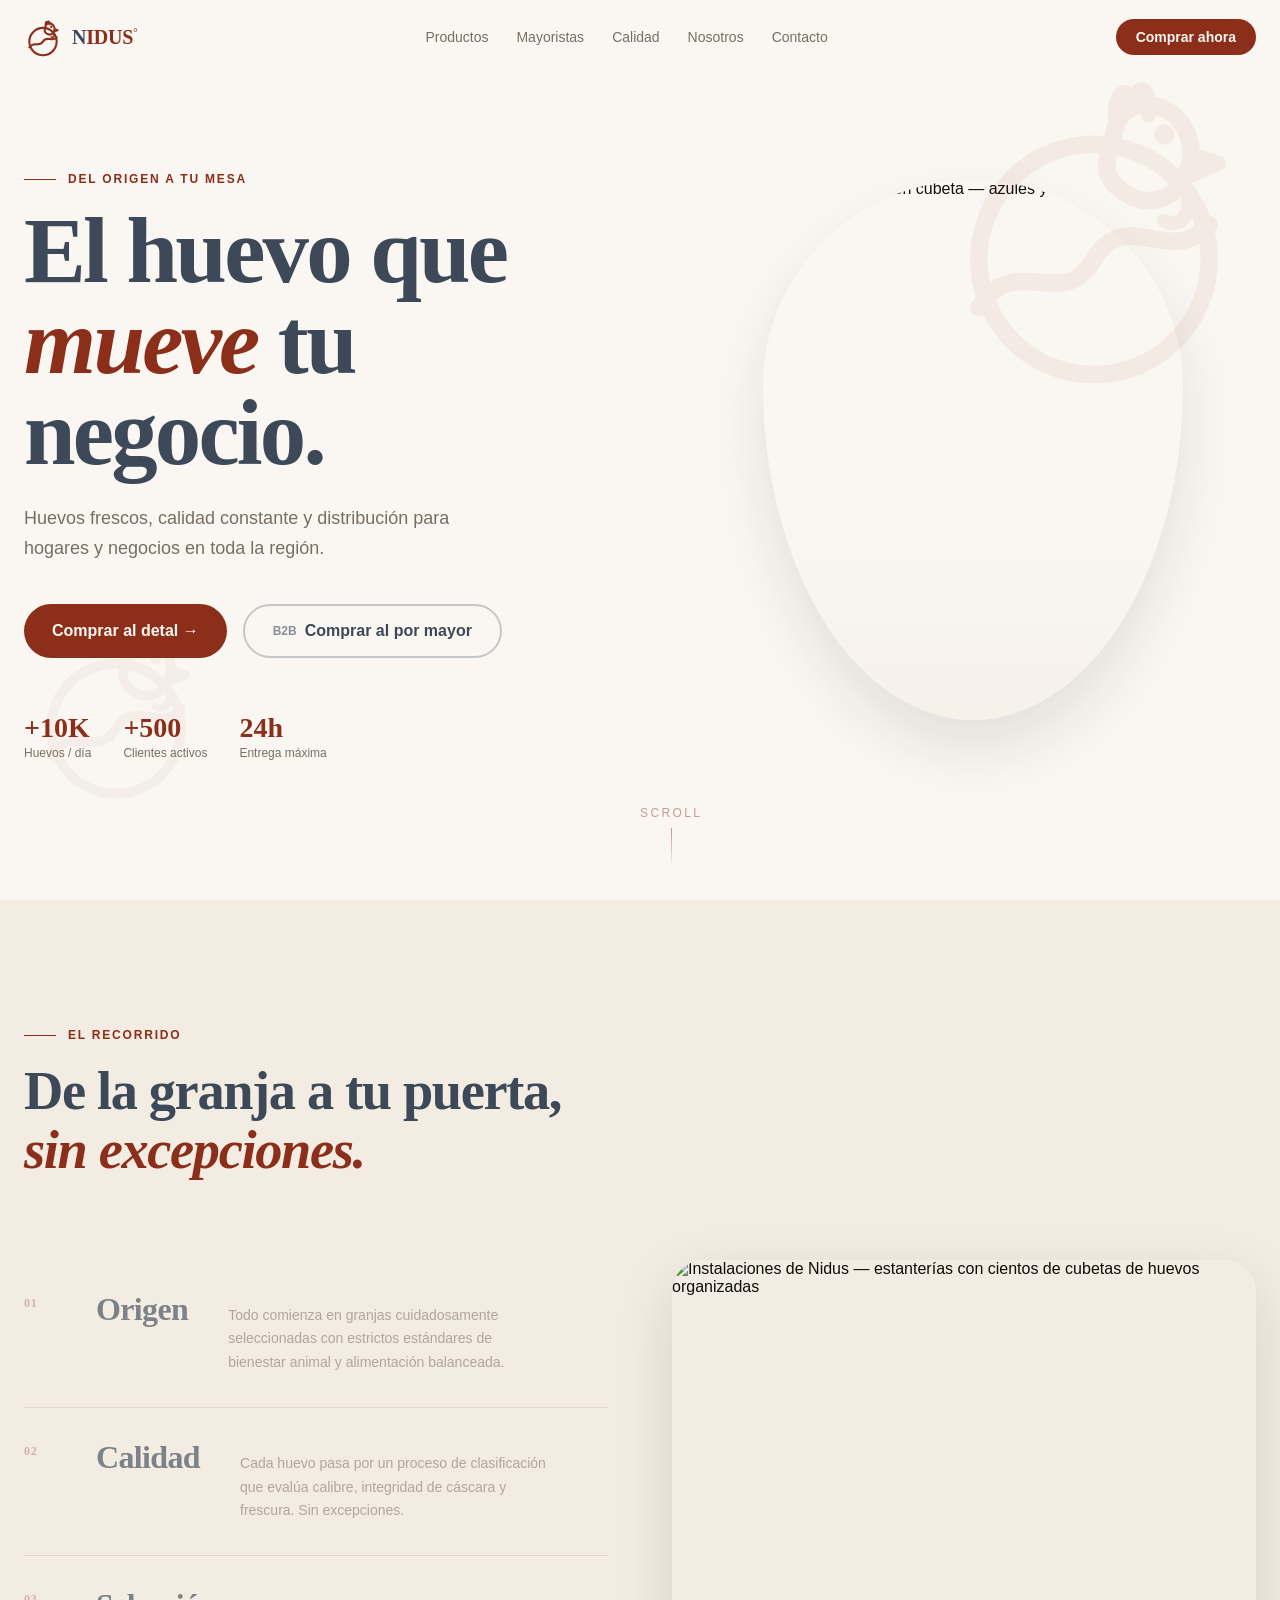
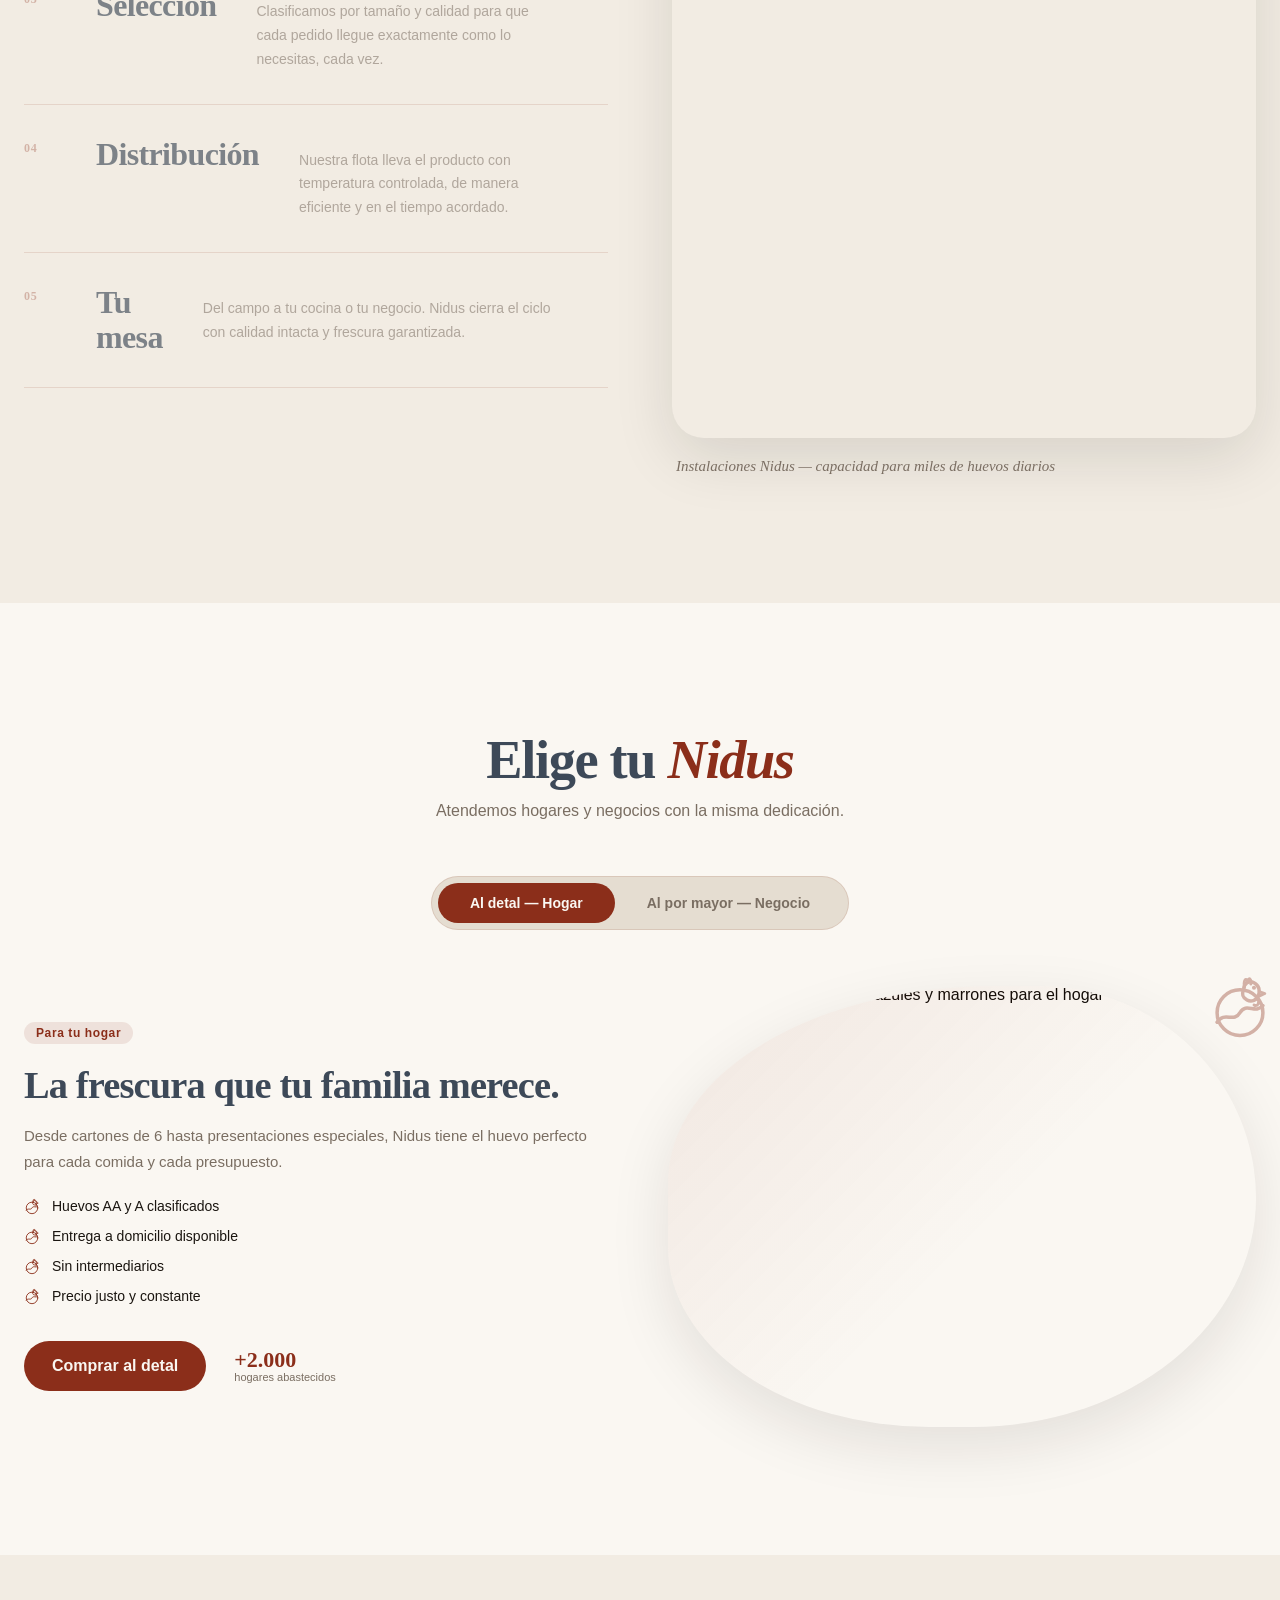
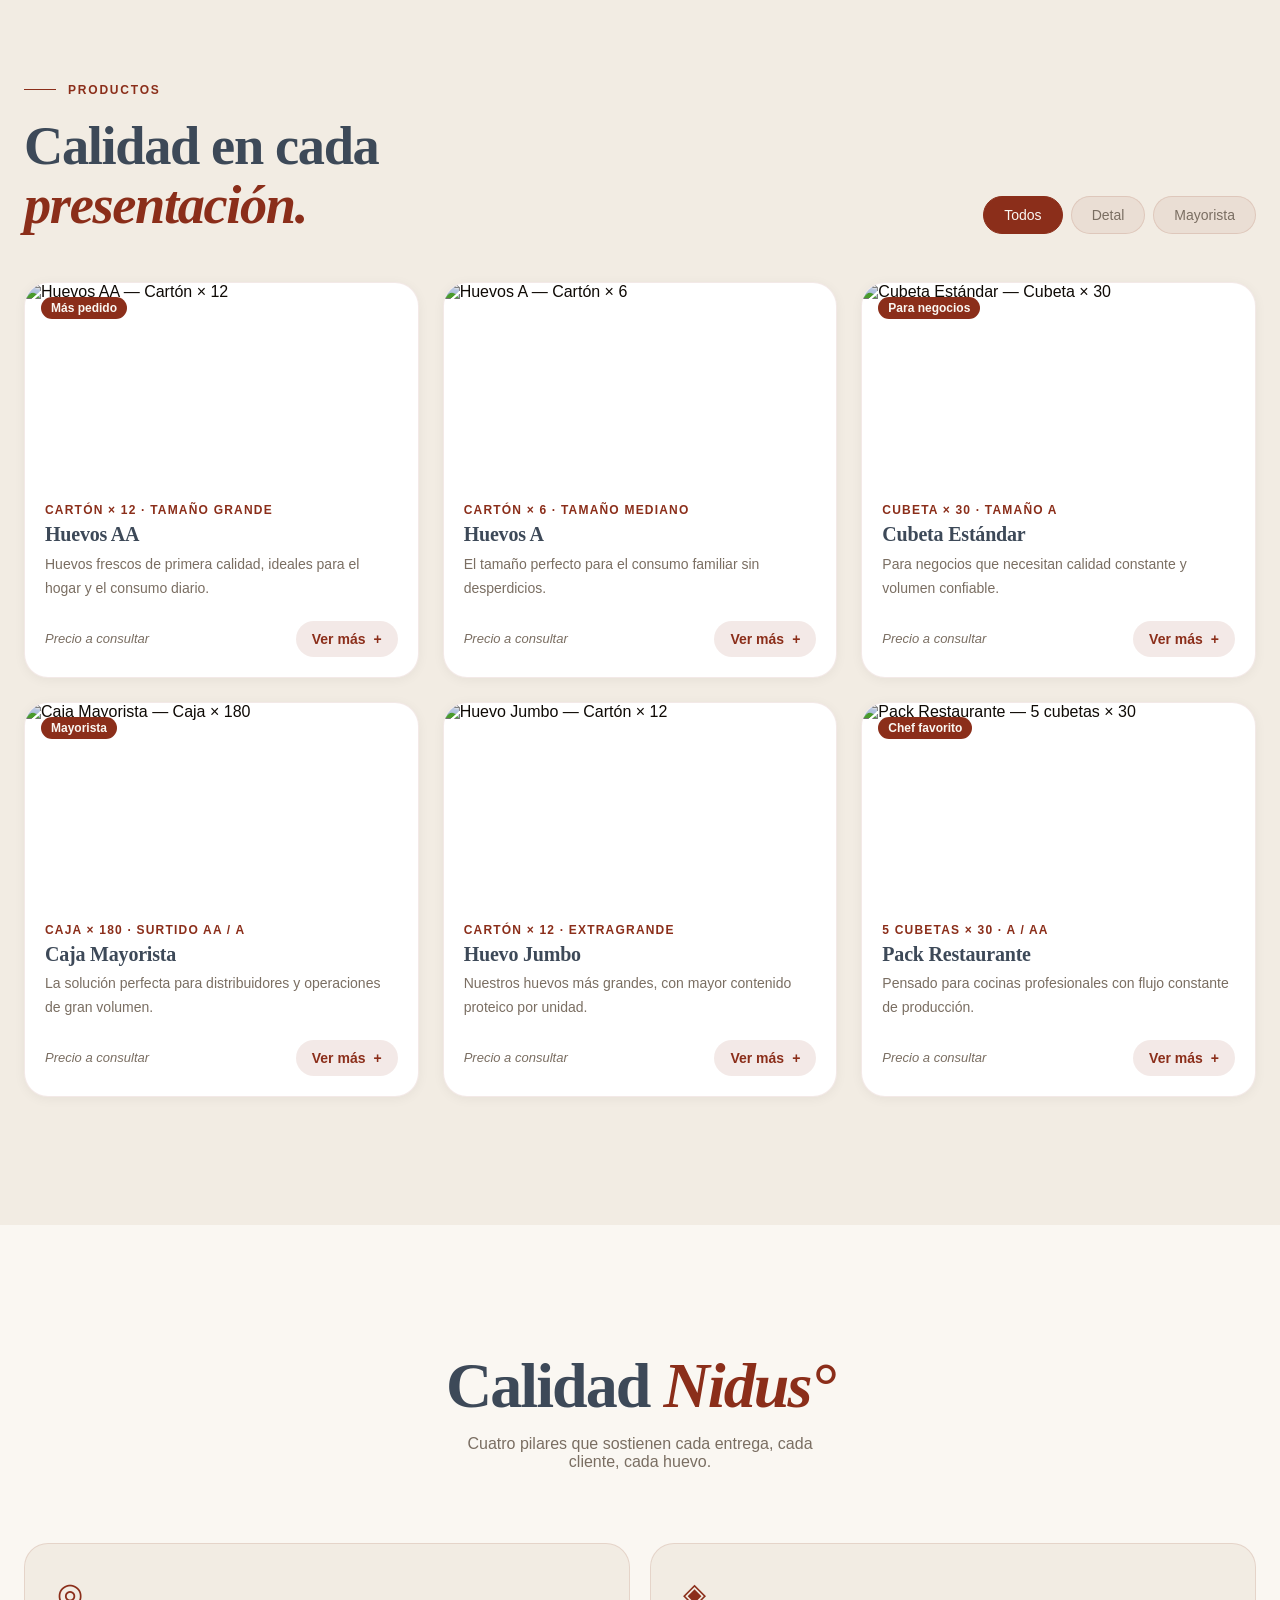
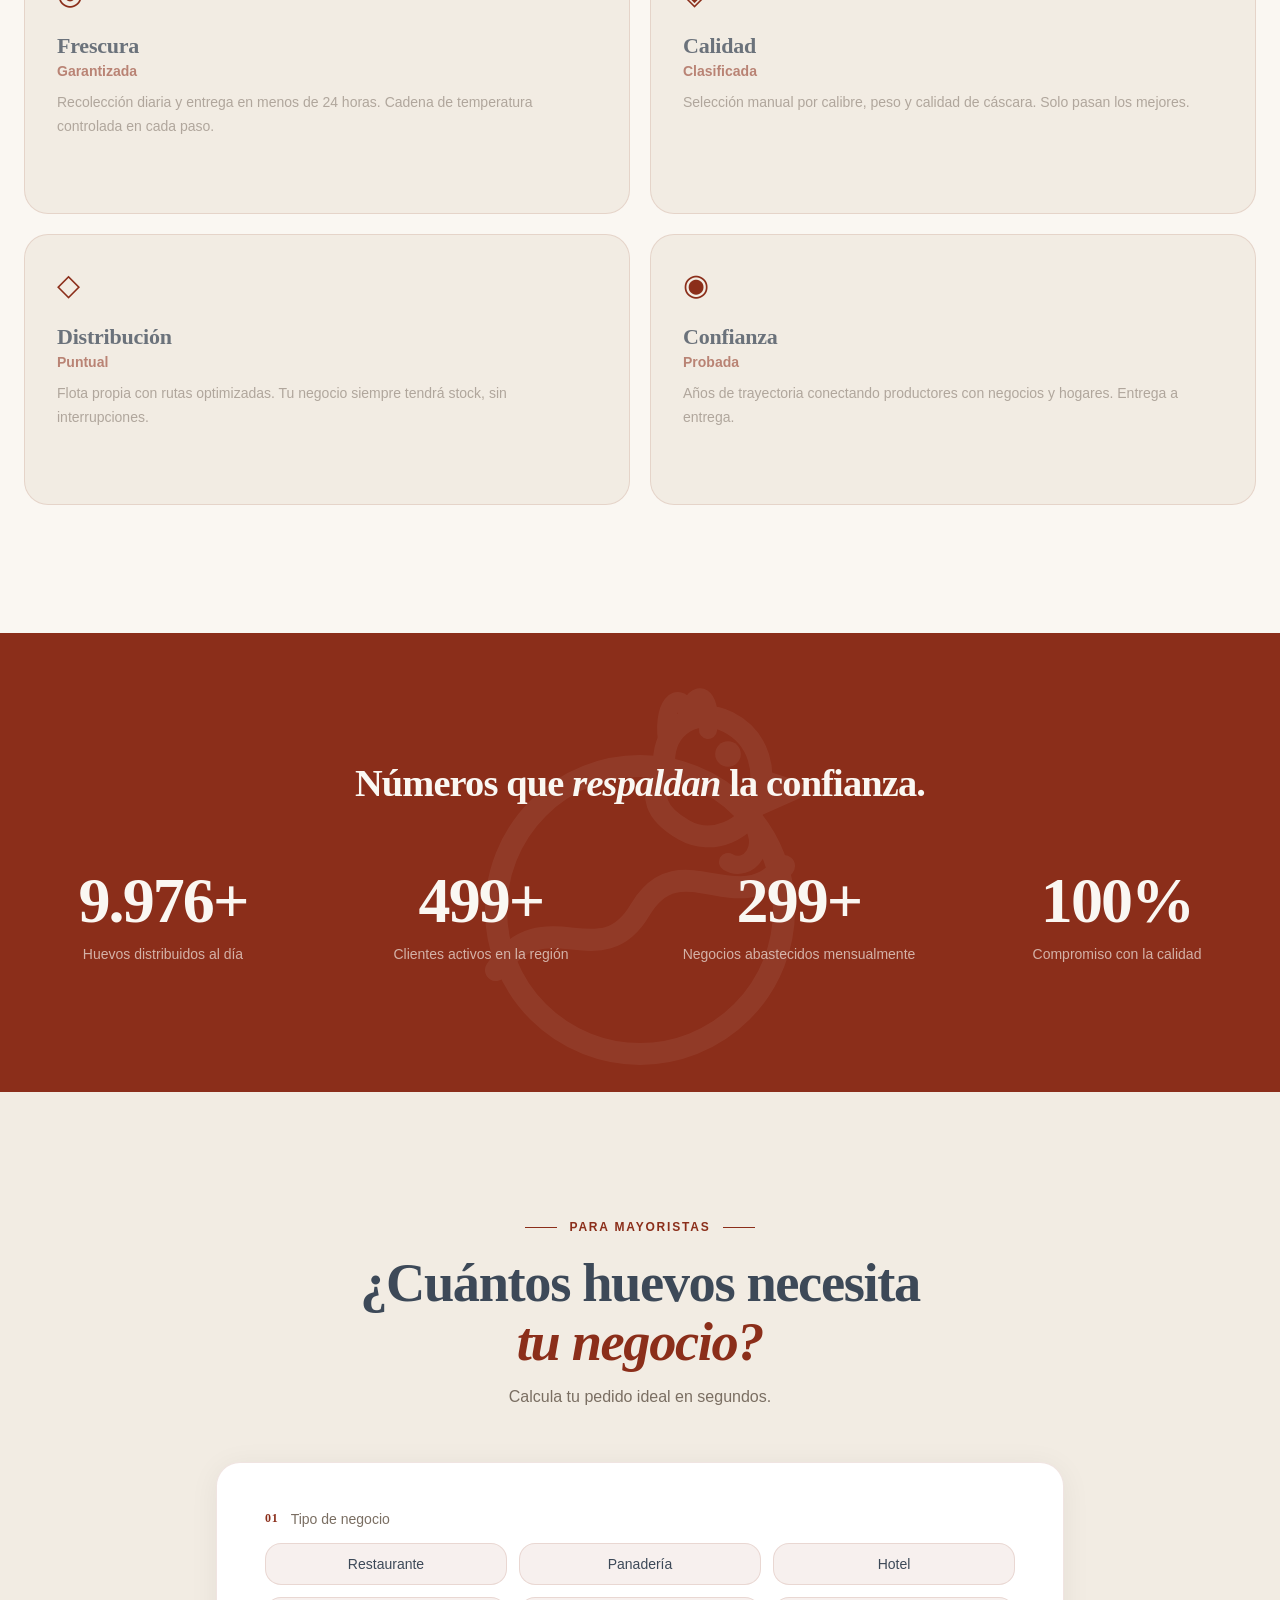
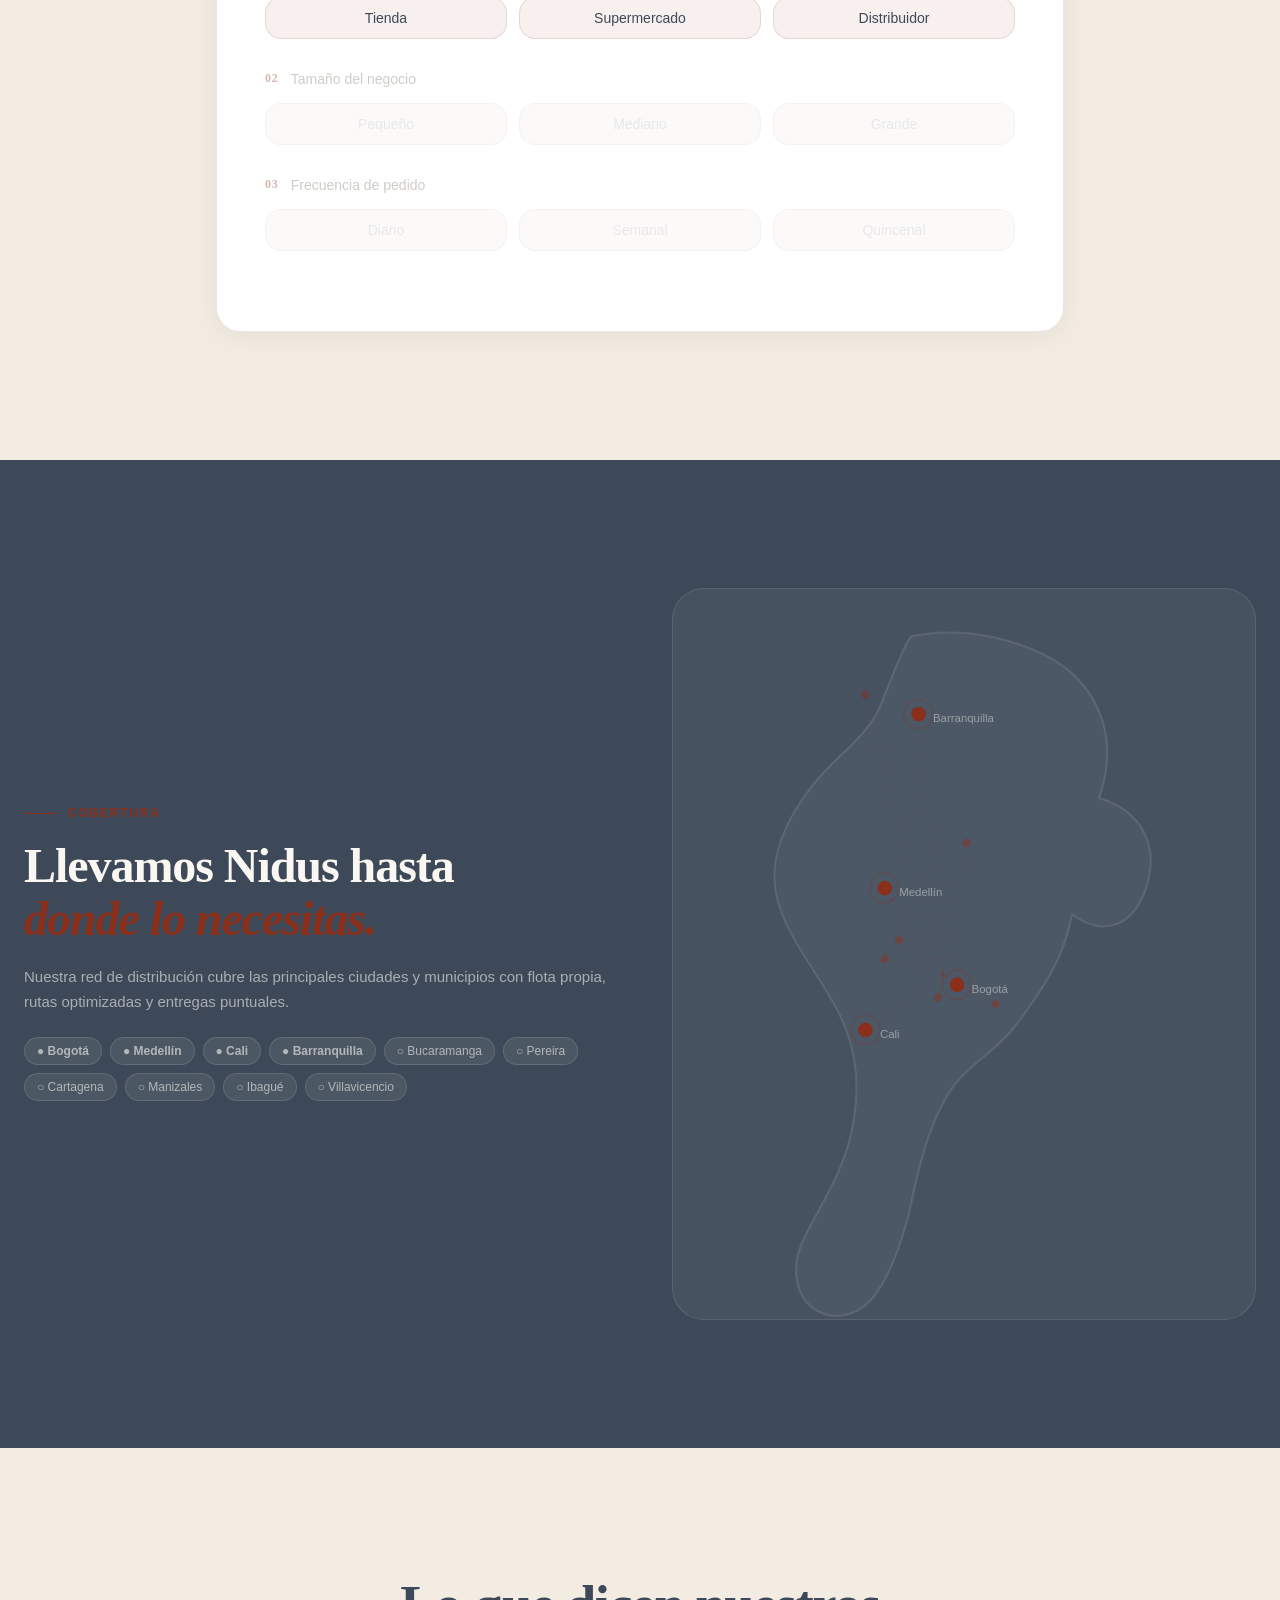
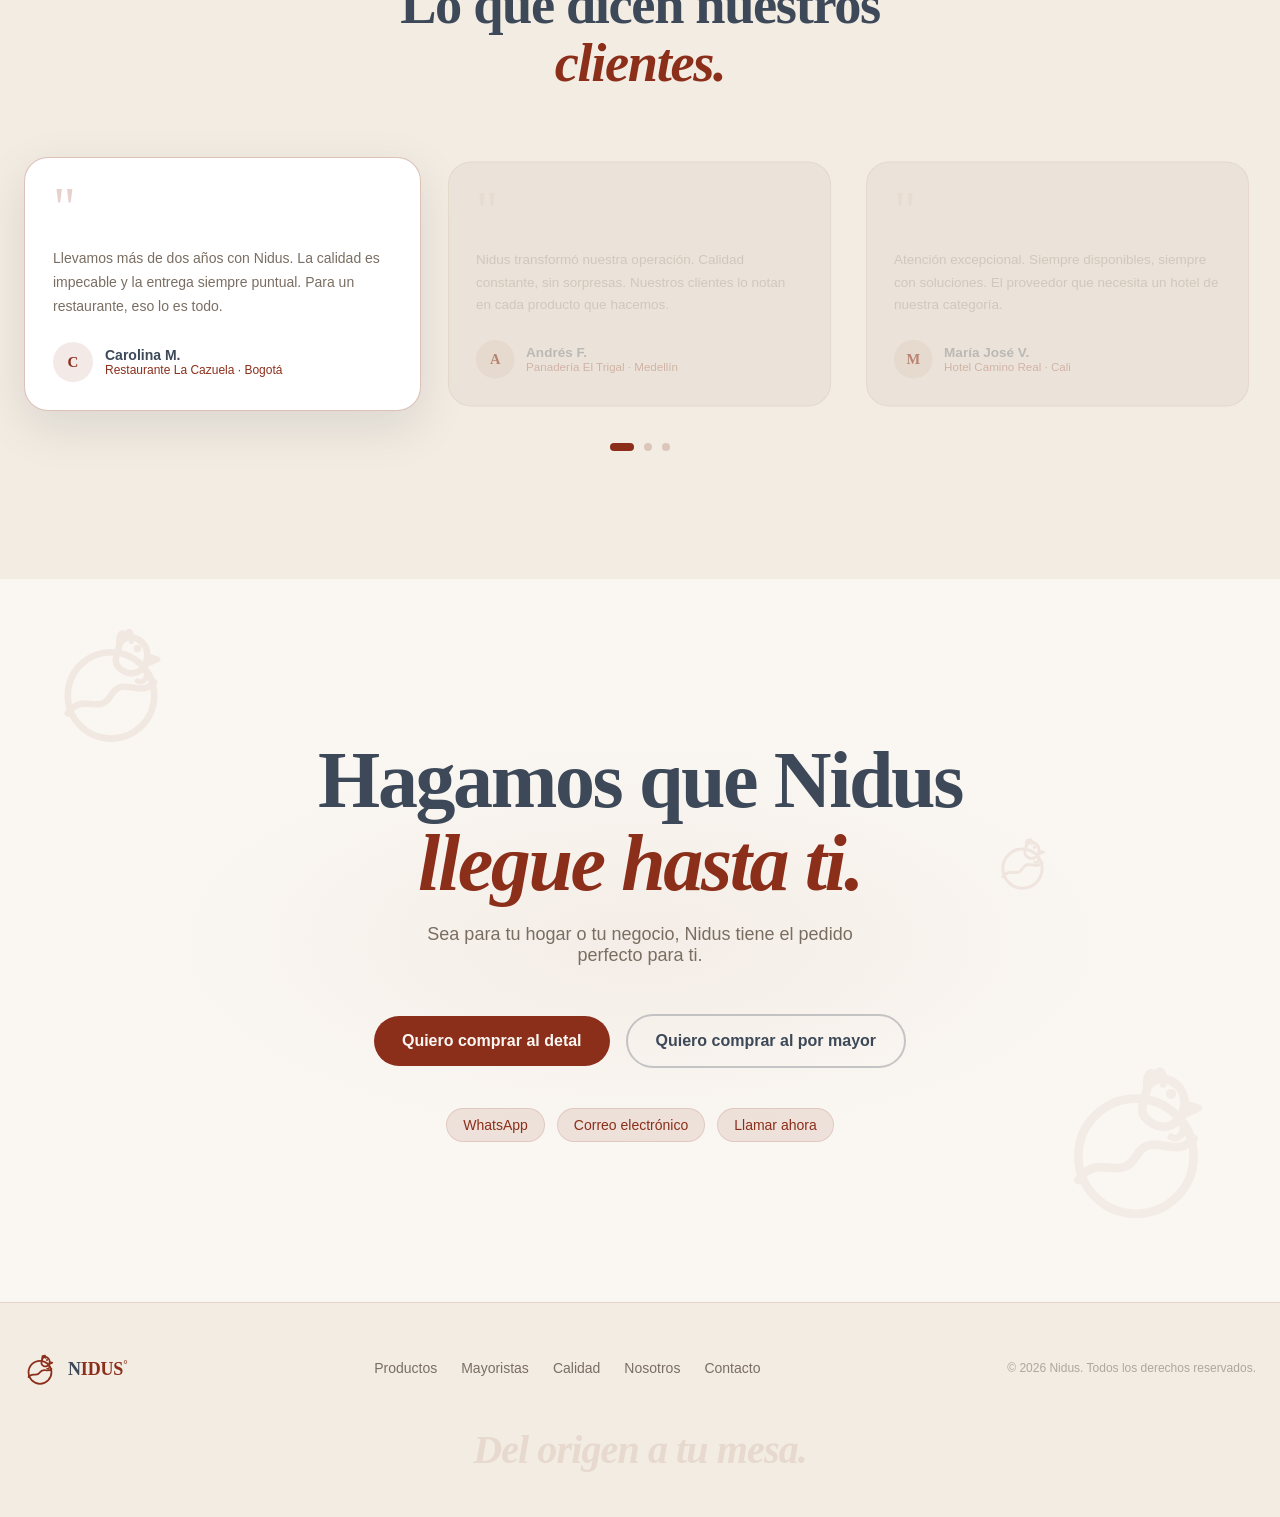
==== commit 0e7dd3c9: "act 3" ====
--- a/docs/index.html
+++ b/docs/index.html
@@ -737,6 +737,6 @@
   </div>
 </div>
 
-<script src="js/main.js"></script>
+<script src="../static/js/main.js"></script>
 </body>
 </html>
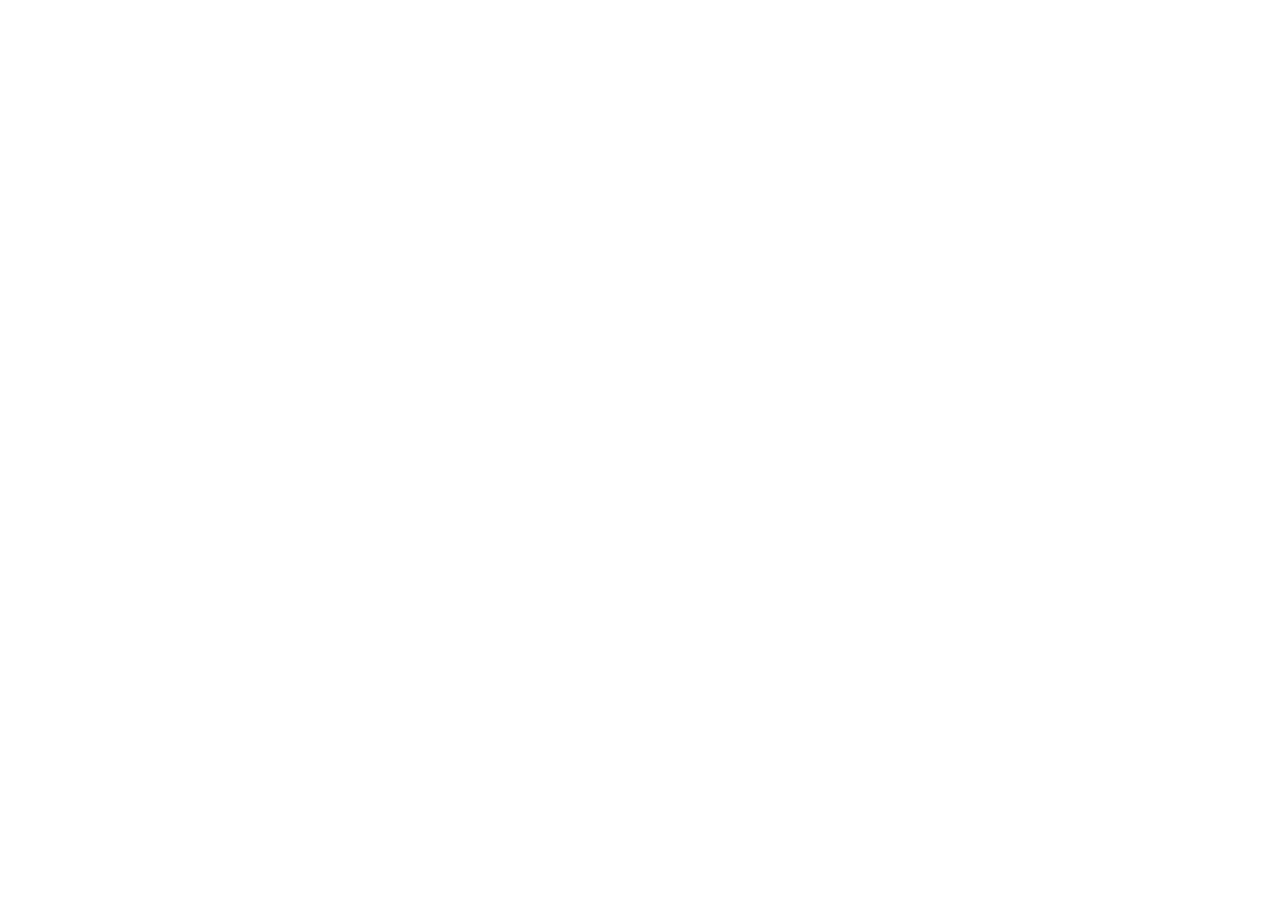
==== commit 63612d79: "Publicar sitio compilado en GitHub Pages" ====
--- a/docs/index.html
+++ b/docs/index.html
@@ -1,742 +1,21 @@
-<!DOCTYPE html>
-<html lang="es">
-<head>
-  <meta charset="UTF-8">
-  <meta name="viewport" content="width=device-width, initial-scale=1.0">
-  <meta name="description" content="Nidus — Venta de huevos frescos al por mayor y al detal. Calidad garantizada, distribución en 24h. Abastecemos restaurantes, panaderías, hoteles y hogares.">
-  <meta property="og:title" content="Nidus | Venta de Huevos al Por Mayor y al Detal">
-  <meta property="og:description" content="Huevos frescos, calidad constante y distribución para hogares y negocios en toda la región.">
-  <meta property="og:type" content="website">
-  <title>Nidus | Venta de Huevos al Por Mayor y al Detal</title>
-  <link rel="preconnect" href="https://fonts.googleapis.com">
-  <link rel="preconnect" href="https://fonts.gstatic.com" crossorigin>
-  <link href="https://fonts.googleapis.com/css2?family=Fraunces:ital,opsz,wght@0,9..144,400;0,9..144,600;0,9..144,900;1,9..144,400;1,9..144,600;1,9..144,900&display=swap" rel="stylesheet">
-  <link href="https://fonts.googleapis.com/css2?family=Outfit:wght@300;400;500;600;700&display=swap" rel="stylesheet">
-  <link rel="stylesheet" href="../static/css/style.css">
-</head>
-<body>
-
-<!-- ── NAVBAR ────────────────────────────────────────────────────────── -->
-<header id="navbar" class="navbar" role="banner">
-  <nav class="container nav-inner" role="navigation" aria-label="Navegación principal">
-    <a href="#" class="brand" aria-label="Nidus — inicio">
-      <svg class="brand-logo" width="38" height="42" viewBox="0 0 100 110" fill="none" stroke="#8B2E1A" stroke-linecap="round" stroke-linejoin="round" aria-hidden="true">
-        <circle cx="50" cy="67" r="36" stroke-width="5.5"/>
-        <path d="M 14 82 C 26 64 40 84 50 67 C 60 50 74 70 86 56" stroke-width="5.5"/>
-        <path d="M 56 30 C 56 21 64 16 72 20 C 80 24 82 33 79 40 C 77 47 68 51 61 47 C 54 43 52 39 56 30 Z" stroke-width="5.5"/>
-        <path d="M 57 26 C 55 16 60 11 62 18 C 64 11 68 13 67 22" stroke-width="4.5"/>
-        <circle cx="72" cy="28" r="3.2" fill="#8B2E1A" stroke="none"/>
-        <path d="M 80 34 L 89 37 L 80 41" stroke-width="4.5"/>
-        <path d="M 77 44 C 83 51 77 58 72 55" stroke-width="4.5"/>
-      </svg>
-      <span class="brand-wordmark">
-        <span class="wordmark-n">N</span><span class="wordmark-idus">IDUS</span><span class="wordmark-deg">°</span>
-      </span>
-    </a>
-
-    <div class="nav-links">
-      <a href="#productos"  class="nav-link">Productos</a>
-      <a href="#mayoristas" class="nav-link">Mayoristas</a>
-      <a href="#calidad"    class="nav-link">Calidad</a>
-      <a href="#nosotros"   class="nav-link">Nosotros</a>
-      <a href="#contacto"   class="nav-link">Contacto</a>
-    </div>
-
-    <a href="#contacto" class="nav-cta">Comprar ahora</a>
-
-    <button class="hamburger" id="hamburger" aria-label="Abrir menú" aria-expanded="false" aria-controls="mobile-menu">
-      <span class="ham-line"></span>
-      <span class="ham-line"></span>
-      <span class="ham-line"></span>
-    </button>
-  </nav>
-
-  <div class="mobile-menu" id="mobile-menu" aria-hidden="true">
-    <div class="mobile-menu-inner">
-      <a href="#productos"  class="mobile-link">Productos</a>
-      <a href="#mayoristas" class="mobile-link">Mayoristas</a>
-      <a href="#calidad"    class="mobile-link">Calidad</a>
-      <a href="#nosotros"   class="mobile-link">Nosotros</a>
-      <a href="#contacto"   class="mobile-link">Contacto</a>
-      <a href="#contacto" class="btn btn-primary" style="text-align:center">Comprar ahora</a>
-    </div>
-  </div>
-</header>
-
-<main>
-
-<!-- ── HERO ──────────────────────────────────────────────────────────── -->
-<section id="hero" class="hero" aria-label="Bienvenida a Nidus">
-
-  <!-- Watermark logos -->
-  <div class="hero-wm hero-wm-1" id="hero-wm-1" aria-hidden="true">
-    <svg width="320" height="352" viewBox="0 0 100 110" fill="none" stroke="#8B2E1A" stroke-linecap="round" stroke-linejoin="round">
-      <circle cx="50" cy="67" r="36" stroke-width="5.5"/>
-      <path d="M 14 82 C 26 64 40 84 50 67 C 60 50 74 70 86 56" stroke-width="5.5"/>
-      <path d="M 56 30 C 56 21 64 16 72 20 C 80 24 82 33 79 40 C 77 47 68 51 61 47 C 54 43 52 39 56 30 Z" stroke-width="5.5"/>
-      <path d="M 57 26 C 55 16 60 11 62 18 C 64 11 68 13 67 22" stroke-width="4.5"/>
-      <circle cx="72" cy="28" r="3.2" fill="#8B2E1A" stroke="none"/>
-      <path d="M 80 34 L 89 37 L 80 41" stroke-width="4.5"/>
-      <path d="M 77 44 C 83 51 77 58 72 55" stroke-width="4.5"/>
-    </svg>
-  </div>
-  <div class="hero-wm hero-wm-2" id="hero-wm-2" aria-hidden="true">
-    <svg width="180" height="198" viewBox="0 0 100 110" fill="none" stroke="#8B2E1A" stroke-linecap="round" stroke-linejoin="round">
-      <circle cx="50" cy="67" r="36" stroke-width="5.5"/>
-      <path d="M 14 82 C 26 64 40 84 50 67 C 60 50 74 70 86 56" stroke-width="5.5"/>
-      <path d="M 56 30 C 56 21 64 16 72 20 C 80 24 82 33 79 40 C 77 47 68 51 61 47 C 54 43 52 39 56 30 Z" stroke-width="5.5"/>
-      <path d="M 57 26 C 55 16 60 11 62 18 C 64 11 68 13 67 22" stroke-width="4.5"/>
-      <circle cx="72" cy="28" r="3.2" fill="#8B2E1A" stroke="none"/>
-      <path d="M 80 34 L 89 37 L 80 41" stroke-width="4.5"/>
-      <path d="M 77 44 C 83 51 77 58 72 55" stroke-width="4.5"/>
-    </svg>
-  </div>
-
-  <!-- Right: egg photo -->
-  <div class="hero-photo-wrap">
-    <div class="hero-photo-inner" id="hero-photo-inner">
-      <div class="hero-photo-clip" id="hero-photo-clip">
-        <img src="../src/imports/WhatsApp_Image_2026-08-11_at_4.24.05_PM.jpeg"
-             alt="Huevos frescos en cubeta — azules y marrones — de Nidus"
-             class="hero-photo-img" loading="eager">
-        <div class="hero-photo-overlay"></div>
-      </div>
-      <div class="hero-photo-tip" id="hero-photo-tip" aria-hidden="true">
-        <div class="tip-label">Producto Nidus</div>
-        <div class="tip-name">Huevos frescos · Cubeta × 30</div>
-        <div class="tip-sub">Calidad garantizada · Entrega en 24h</div>
-      </div>
-    </div>
-  </div>
-
-  <!-- Left: content -->
-  <div class="container hero-content">
-    <div class="hero-text">
-      <div class="eyebrow" style="animation: slide-in 0.8s ease both">
-        <div class="eyebrow-line"></div>
-        <span class="eyebrow-text">Del origen a tu mesa</span>
-      </div>
-
-      <h1 class="hero-h1">
-        El huevo que<br>
-        <em class="hero-em">mueve</em> tu<br>negocio.
-      </h1>
-
-      <p class="hero-sub" style="animation: slide-in 1s ease 0.18s both">
-        Huevos frescos, calidad constante y distribución para hogares y negocios en toda la región.
-      </p>
-
-      <div class="hero-ctas" style="animation: slide-in 1s ease 0.3s both">
-        <a href="#productos" class="btn btn-primary">Comprar al detal →</a>
-        <a href="#mayoristas" class="btn btn-outline"><span class="btn-b2b">B2B</span> Comprar al por mayor</a>
-      </div>
-
-      <div class="hero-stats" style="animation: slide-in 1s ease 0.44s both">
-        <div class="hero-stat">
-          <div class="hero-stat-val">+10K</div>
-          <div class="hero-stat-lab">Huevos / día</div>
-        </div>
-        <div class="hero-stat">
-          <div class="hero-stat-val">+500</div>
-          <div class="hero-stat-lab">Clientes activos</div>
-        </div>
-        <div class="hero-stat">
-          <div class="hero-stat-val">24h</div>
-          <div class="hero-stat-lab">Entrega máxima</div>
-        </div>
-      </div>
-    </div>
-  </div>
-
-  <!-- Scroll indicator -->
-  <div class="scroll-indicator" aria-hidden="true" style="animation: slide-in 1s ease 0.8s both">
-    <span class="scroll-text">Scroll</span>
-    <div class="scroll-line"></div>
-  </div>
-</section>
-
-<!-- ── STORY ──────────────────────────────────────────────────────────── -->
-<section id="story" class="section" style="background-color: var(--cream)" aria-labelledby="story-heading">
-  <div class="container">
-    <div class="story-header reveal">
-      <div class="eyebrow">
-        <div class="eyebrow-line"></div>
-        <span class="eyebrow-text">El recorrido</span>
-      </div>
-      <h2 id="story-heading" class="section-title">
-        De la granja a tu puerta,<br>
-        <em class="title-em">sin excepciones.</em>
-      </h2>
-    </div>
-
-    <div class="story-grid">
-      <div class="story-rows">
-        <!-- Row 01 -->
-        <div class="story-row reveal" style="transition-delay: 0s">
-          <div class="story-num">01</div>
-          <div class="story-body">
-            <h3 class="story-title">Origen</h3>
-            <p class="story-desc">Todo comienza en granjas cuidadosamente seleccionadas con estrictos estándares de bienestar animal y alimentación balanceada.</p>
-          </div>
-          <div class="story-icon" aria-hidden="true">
-            <svg width="32" height="35" viewBox="0 0 100 110" fill="none" stroke="var(--terra)" stroke-linecap="round" stroke-linejoin="round">
-              <circle cx="50" cy="67" r="36" stroke-width="5.5"/><path d="M 14 82 C 26 64 40 84 50 67 C 60 50 74 70 86 56" stroke-width="5.5"/><path d="M 56 30 C 56 21 64 16 72 20 C 80 24 82 33 79 40 C 77 47 68 51 61 47 C 54 43 52 39 56 30 Z" stroke-width="5.5"/><path d="M 57 26 C 55 16 60 11 62 18 C 64 11 68 13 67 22" stroke-width="4.5"/><circle cx="72" cy="28" r="3.2" fill="var(--terra)" stroke="none"/><path d="M 80 34 L 89 37 L 80 41" stroke-width="4.5"/><path d="M 77 44 C 83 51 77 58 72 55" stroke-width="4.5"/>
-            </svg>
-          </div>
-        </div>
-        <!-- Row 02 -->
-        <div class="story-row reveal" style="transition-delay: 0.13s">
-          <div class="story-num">02</div>
-          <div class="story-body">
-            <h3 class="story-title">Calidad</h3>
-            <p class="story-desc">Cada huevo pasa por un proceso de clasificación que evalúa calibre, integridad de cáscara y frescura. Sin excepciones.</p>
-          </div>
-          <div class="story-icon" aria-hidden="true">
-            <svg width="32" height="35" viewBox="0 0 100 110" fill="none" stroke="var(--terra)" stroke-linecap="round" stroke-linejoin="round">
-              <circle cx="50" cy="67" r="36" stroke-width="5.5"/><path d="M 14 82 C 26 64 40 84 50 67 C 60 50 74 70 86 56" stroke-width="5.5"/><path d="M 56 30 C 56 21 64 16 72 20 C 80 24 82 33 79 40 C 77 47 68 51 61 47 C 54 43 52 39 56 30 Z" stroke-width="5.5"/><path d="M 57 26 C 55 16 60 11 62 18 C 64 11 68 13 67 22" stroke-width="4.5"/><circle cx="72" cy="28" r="3.2" fill="var(--terra)" stroke="none"/><path d="M 80 34 L 89 37 L 80 41" stroke-width="4.5"/><path d="M 77 44 C 83 51 77 58 72 55" stroke-width="4.5"/>
-            </svg>
-          </div>
-        </div>
-        <!-- Row 03 -->
-        <div class="story-row reveal" style="transition-delay: 0.26s">
-          <div class="story-num">03</div>
-          <div class="story-body">
-            <h3 class="story-title">Selección</h3>
-            <p class="story-desc">Clasificamos por tamaño y calidad para que cada pedido llegue exactamente como lo necesitas, cada vez.</p>
-          </div>
-          <div class="story-icon" aria-hidden="true">
-            <svg width="32" height="35" viewBox="0 0 100 110" fill="none" stroke="var(--terra)" stroke-linecap="round" stroke-linejoin="round">
-              <circle cx="50" cy="67" r="36" stroke-width="5.5"/><path d="M 14 82 C 26 64 40 84 50 67 C 60 50 74 70 86 56" stroke-width="5.5"/><path d="M 56 30 C 56 21 64 16 72 20 C 80 24 82 33 79 40 C 77 47 68 51 61 47 C 54 43 52 39 56 30 Z" stroke-width="5.5"/><path d="M 57 26 C 55 16 60 11 62 18 C 64 11 68 13 67 22" stroke-width="4.5"/><circle cx="72" cy="28" r="3.2" fill="var(--terra)" stroke="none"/><path d="M 80 34 L 89 37 L 80 41" stroke-width="4.5"/><path d="M 77 44 C 83 51 77 58 72 55" stroke-width="4.5"/>
-            </svg>
-          </div>
-        </div>
-        <!-- Row 04 -->
-        <div class="story-row reveal" style="transition-delay: 0.39s">
-          <div class="story-num">04</div>
-          <div class="story-body">
-            <h3 class="story-title">Distribución</h3>
-            <p class="story-desc">Nuestra flota lleva el producto con temperatura controlada, de manera eficiente y en el tiempo acordado.</p>
-          </div>
-          <div class="story-icon" aria-hidden="true">
-            <svg width="32" height="35" viewBox="0 0 100 110" fill="none" stroke="var(--terra)" stroke-linecap="round" stroke-linejoin="round">
-              <circle cx="50" cy="67" r="36" stroke-width="5.5"/><path d="M 14 82 C 26 64 40 84 50 67 C 60 50 74 70 86 56" stroke-width="5.5"/><path d="M 56 30 C 56 21 64 16 72 20 C 80 24 82 33 79 40 C 77 47 68 51 61 47 C 54 43 52 39 56 30 Z" stroke-width="5.5"/><path d="M 57 26 C 55 16 60 11 62 18 C 64 11 68 13 67 22" stroke-width="4.5"/><circle cx="72" cy="28" r="3.2" fill="var(--terra)" stroke="none"/><path d="M 80 34 L 89 37 L 80 41" stroke-width="4.5"/><path d="M 77 44 C 83 51 77 58 72 55" stroke-width="4.5"/>
-            </svg>
-          </div>
-        </div>
-        <!-- Row 05 -->
-        <div class="story-row reveal" style="transition-delay: 0.52s">
-          <div class="story-num">05</div>
-          <div class="story-body">
-            <h3 class="story-title">Tu mesa</h3>
-            <p class="story-desc">Del campo a tu cocina o tu negocio. Nidus cierra el ciclo con calidad intacta y frescura garantizada.</p>
-          </div>
-          <div class="story-icon" aria-hidden="true">
-            <svg width="32" height="35" viewBox="0 0 100 110" fill="none" stroke="var(--terra)" stroke-linecap="round" stroke-linejoin="round">
-              <circle cx="50" cy="67" r="36" stroke-width="5.5"/><path d="M 14 82 C 26 64 40 84 50 67 C 60 50 74 70 86 56" stroke-width="5.5"/><path d="M 56 30 C 56 21 64 16 72 20 C 80 24 82 33 79 40 C 77 47 68 51 61 47 C 54 43 52 39 56 30 Z" stroke-width="5.5"/><path d="M 57 26 C 55 16 60 11 62 18 C 64 11 68 13 67 22" stroke-width="4.5"/><circle cx="72" cy="28" r="3.2" fill="var(--terra)" stroke="none"/><path d="M 80 34 L 89 37 L 80 41" stroke-width="4.5"/><path d="M 77 44 C 83 51 77 58 72 55" stroke-width="4.5"/>
-            </svg>
-          </div>
-        </div>
-      </div>
-
-      <div class="story-photo reveal" style="transition-delay: 0.3s">
-        <div class="story-photo-wrap">
-          <img src="../src/imports/WhatsApp_Image_2026-08-11_at_4.24.10_PM.jpeg"
-               alt="Instalaciones de Nidus — estanterías con cientos de cubetas de huevos organizadas"
-               class="story-photo-img" loading="lazy">
-        </div>
-        <p class="story-photo-caption">Instalaciones Nidus — capacidad para miles de huevos diarios</p>
-      </div>
-    </div>
-  </div>
-</section>
-
-<!-- ── CHOOSE ─────────────────────────────────────────────────────────── -->
-<section id="mayoristas" class="section" style="background-color: var(--cream-lt); overflow: hidden" aria-labelledby="choose-heading">
-  <div class="container">
-    <div class="text-center reveal">
-      <h2 id="choose-heading" class="section-title" style="margin-bottom: 0.75rem">
-        Elige tu <em class="title-em">Nidus</em>
-      </h2>
-      <p class="section-sub">Atendemos hogares y negocios con la misma dedicación.</p>
-    </div>
-
-    <div class="choose-toggle reveal" style="margin-top: 3.5rem">
-      <div class="toggle-track">
-        <button class="toggle-btn active" data-mode="detal" aria-pressed="true">Al detal — Hogar</button>
-        <button class="toggle-btn" data-mode="mayorista" aria-pressed="false">Al por mayor — Negocio</button>
-      </div>
-    </div>
-
-    <div class="choose-grid reveal" style="margin-top: 3.5rem; opacity: 1; transform: none">
-
-      <!-- DETAL panel -->
-      <div class="choose-panel" id="choose-detal">
-        <span class="choose-badge">Para tu hogar</span>
-        <h3 class="choose-headline">La frescura que tu familia merece.</h3>
-        <p class="choose-desc">Desde cartones de 6 hasta presentaciones especiales, Nidus tiene el huevo perfecto para cada comida y cada presupuesto.</p>
-        <ul class="choose-features" role="list">
-          <li class="choose-feature">
-            <svg width="16" height="18" viewBox="0 0 100 110" fill="none" stroke="var(--terra)" stroke-linecap="round" stroke-linejoin="round" aria-hidden="true"><circle cx="50" cy="67" r="36" stroke-width="5.5"/><path d="M 14 82 C 26 64 40 84 50 67 C 60 50 74 70 86 56" stroke-width="5.5"/><path d="M 56 30 C 56 21 64 16 72 20 C 80 24 82 33 79 40 C 77 47 68 51 61 47 C 54 43 52 39 56 30 Z" stroke-width="5.5"/><path d="M 57 26 C 55 16 60 11 62 18 C 64 11 68 13 67 22" stroke-width="4.5"/><circle cx="72" cy="28" r="3.2" fill="var(--terra)" stroke="none"/><path d="M 80 34 L 89 37 L 80 41" stroke-width="4.5"/><path d="M 77 44 C 83 51 77 58 72 55" stroke-width="4.5"/></svg>
-            Huevos AA y A clasificados
-          </li>
-          <li class="choose-feature">
-            <svg width="16" height="18" viewBox="0 0 100 110" fill="none" stroke="var(--terra)" stroke-linecap="round" stroke-linejoin="round" aria-hidden="true"><circle cx="50" cy="67" r="36" stroke-width="5.5"/><path d="M 14 82 C 26 64 40 84 50 67 C 60 50 74 70 86 56" stroke-width="5.5"/><path d="M 56 30 C 56 21 64 16 72 20 C 80 24 82 33 79 40 C 77 47 68 51 61 47 C 54 43 52 39 56 30 Z" stroke-width="5.5"/><path d="M 57 26 C 55 16 60 11 62 18 C 64 11 68 13 67 22" stroke-width="4.5"/><circle cx="72" cy="28" r="3.2" fill="var(--terra)" stroke="none"/><path d="M 80 34 L 89 37 L 80 41" stroke-width="4.5"/><path d="M 77 44 C 83 51 77 58 72 55" stroke-width="4.5"/></svg>
-            Entrega a domicilio disponible
-          </li>
-          <li class="choose-feature">
-            <svg width="16" height="18" viewBox="0 0 100 110" fill="none" stroke="var(--terra)" stroke-linecap="round" stroke-linejoin="round" aria-hidden="true"><circle cx="50" cy="67" r="36" stroke-width="5.5"/><path d="M 14 82 C 26 64 40 84 50 67 C 60 50 74 70 86 56" stroke-width="5.5"/><path d="M 56 30 C 56 21 64 16 72 20 C 80 24 82 33 79 40 C 77 47 68 51 61 47 C 54 43 52 39 56 30 Z" stroke-width="5.5"/><path d="M 57 26 C 55 16 60 11 62 18 C 64 11 68 13 67 22" stroke-width="4.5"/><circle cx="72" cy="28" r="3.2" fill="var(--terra)" stroke="none"/><path d="M 80 34 L 89 37 L 80 41" stroke-width="4.5"/><path d="M 77 44 C 83 51 77 58 72 55" stroke-width="4.5"/></svg>
-            Sin intermediarios
-          </li>
-          <li class="choose-feature">
-            <svg width="16" height="18" viewBox="0 0 100 110" fill="none" stroke="var(--terra)" stroke-linecap="round" stroke-linejoin="round" aria-hidden="true"><circle cx="50" cy="67" r="36" stroke-width="5.5"/><path d="M 14 82 C 26 64 40 84 50 67 C 60 50 74 70 86 56" stroke-width="5.5"/><path d="M 56 30 C 56 21 64 16 72 20 C 80 24 82 33 79 40 C 77 47 68 51 61 47 C 54 43 52 39 56 30 Z" stroke-width="5.5"/><path d="M 57 26 C 55 16 60 11 62 18 C 64 11 68 13 67 22" stroke-width="4.5"/><circle cx="72" cy="28" r="3.2" fill="var(--terra)" stroke="none"/><path d="M 80 34 L 89 37 L 80 41" stroke-width="4.5"/><path d="M 77 44 C 83 51 77 58 72 55" stroke-width="4.5"/></svg>
-            Precio justo y constante
-          </li>
-        </ul>
-        <div class="choose-actions">
-          <a href="#contacto" class="btn btn-primary">Comprar al detal</a>
-          <div class="choose-stat">
-            <div class="choose-stat-val">+2.000</div>
-            <div class="choose-stat-lab">hogares abastecidos</div>
-          </div>
-        </div>
-      </div>
-
-      <!-- MAYORISTA panel (hidden by default) -->
-      <div class="choose-panel hidden" id="choose-mayorista">
-        <span class="choose-badge">Para tu negocio</span>
-        <h3 class="choose-headline">Volumen, calidad y cumplimiento.</h3>
-        <p class="choose-desc">Restaurantes, panaderías, hoteles y distribuidores confían en Nidus para garantizar su operación sin contratiempos.</p>
-        <ul class="choose-features" role="list">
-          <li class="choose-feature">
-            <svg width="16" height="18" viewBox="0 0 100 110" fill="none" stroke="var(--terra)" stroke-linecap="round" stroke-linejoin="round" aria-hidden="true"><circle cx="50" cy="67" r="36" stroke-width="5.5"/><path d="M 14 82 C 26 64 40 84 50 67 C 60 50 74 70 86 56" stroke-width="5.5"/><path d="M 56 30 C 56 21 64 16 72 20 C 80 24 82 33 79 40 C 77 47 68 51 61 47 C 54 43 52 39 56 30 Z" stroke-width="5.5"/><path d="M 57 26 C 55 16 60 11 62 18 C 64 11 68 13 67 22" stroke-width="4.5"/><circle cx="72" cy="28" r="3.2" fill="var(--terra)" stroke="none"/><path d="M 80 34 L 89 37 L 80 41" stroke-width="4.5"/><path d="M 77 44 C 83 51 77 58 72 55" stroke-width="4.5"/></svg>
-            Precios mayoristas competitivos
-          </li>
-          <li class="choose-feature">
-            <svg width="16" height="18" viewBox="0 0 100 110" fill="none" stroke="var(--terra)" stroke-linecap="round" stroke-linejoin="round" aria-hidden="true"><circle cx="50" cy="67" r="36" stroke-width="5.5"/><path d="M 14 82 C 26 64 40 84 50 67 C 60 50 74 70 86 56" stroke-width="5.5"/><path d="M 56 30 C 56 21 64 16 72 20 C 80 24 82 33 79 40 C 77 47 68 51 61 47 C 54 43 52 39 56 30 Z" stroke-width="5.5"/><path d="M 57 26 C 55 16 60 11 62 18 C 64 11 68 13 67 22" stroke-width="4.5"/><circle cx="72" cy="28" r="3.2" fill="var(--terra)" stroke="none"/><path d="M 80 34 L 89 37 L 80 41" stroke-width="4.5"/><path d="M 77 44 C 83 51 77 58 72 55" stroke-width="4.5"/></svg>
-            Entregas programadas
-          </li>
-          <li class="choose-feature">
-            <svg width="16" height="18" viewBox="0 0 100 110" fill="none" stroke="var(--terra)" stroke-linecap="round" stroke-linejoin="round" aria-hidden="true"><circle cx="50" cy="67" r="36" stroke-width="5.5"/><path d="M 14 82 C 26 64 40 84 50 67 C 60 50 74 70 86 56" stroke-width="5.5"/><path d="M 56 30 C 56 21 64 16 72 20 C 80 24 82 33 79 40 C 77 47 68 51 61 47 C 54 43 52 39 56 30 Z" stroke-width="5.5"/><path d="M 57 26 C 55 16 60 11 62 18 C 64 11 68 13 67 22" stroke-width="4.5"/><circle cx="72" cy="28" r="3.2" fill="var(--terra)" stroke="none"/><path d="M 80 34 L 89 37 L 80 41" stroke-width="4.5"/><path d="M 77 44 C 83 51 77 58 72 55" stroke-width="4.5"/></svg>
-            Crédito y facturación
-          </li>
-          <li class="choose-feature">
-            <svg width="16" height="18" viewBox="0 0 100 110" fill="none" stroke="var(--terra)" stroke-linecap="round" stroke-linejoin="round" aria-hidden="true"><circle cx="50" cy="67" r="36" stroke-width="5.5"/><path d="M 14 82 C 26 64 40 84 50 67 C 60 50 74 70 86 56" stroke-width="5.5"/><path d="M 56 30 C 56 21 64 16 72 20 C 80 24 82 33 79 40 C 77 47 68 51 61 47 C 54 43 52 39 56 30 Z" stroke-width="5.5"/><path d="M 57 26 C 55 16 60 11 62 18 C 64 11 68 13 67 22" stroke-width="4.5"/><circle cx="72" cy="28" r="3.2" fill="var(--terra)" stroke="none"/><path d="M 80 34 L 89 37 L 80 41" stroke-width="4.5"/><path d="M 77 44 C 83 51 77 58 72 55" stroke-width="4.5"/></svg>
-            Asesor de cuenta dedicado
-          </li>
-        </ul>
-        <div class="choose-actions">
-          <a href="#contacto" class="btn btn-primary">Solicitar cotización B2B</a>
-          <div class="choose-stat">
-            <div class="choose-stat-val">+300</div>
-            <div class="choose-stat-lab">negocios activos</div>
-          </div>
-        </div>
-        <div class="choose-biz-tags">
-          <span class="biz-tag">Restaurantes</span>
-          <span class="biz-tag">Panaderías</span>
-          <span class="biz-tag">Hoteles</span>
-          <span class="biz-tag">Supermercados</span>
-          <span class="biz-tag">Distribuidores</span>
-        </div>
-      </div>
-
-      <!-- Image panel -->
-      <div class="choose-img-wrap">
-        <div class="choose-img-clip" id="choose-img-clip">
-          <img src="../src/imports/WhatsApp_Image_2026-08-11_at_4.24.05_PM.jpeg"
-               alt="Cubeta de huevos frescos azules y marrones para el hogar"
-               class="choose-img" id="choose-img" loading="lazy">
-          <div class="choose-img-overlay"></div>
-        </div>
-        <div class="choose-float-logo" aria-hidden="true">
-          <svg width="64" height="70" viewBox="0 0 100 110" fill="none" stroke="var(--terra)" stroke-linecap="round" stroke-linejoin="round" style="animation: float 5.5s ease-in-out infinite; opacity: 0.35">
-            <circle cx="50" cy="67" r="36" stroke-width="5.5"/><path d="M 14 82 C 26 64 40 84 50 67 C 60 50 74 70 86 56" stroke-width="5.5"/><path d="M 56 30 C 56 21 64 16 72 20 C 80 24 82 33 79 40 C 77 47 68 51 61 47 C 54 43 52 39 56 30 Z" stroke-width="5.5"/><path d="M 57 26 C 55 16 60 11 62 18 C 64 11 68 13 67 22" stroke-width="4.5"/><circle cx="72" cy="28" r="3.2" fill="var(--terra)" stroke="none"/><path d="M 80 34 L 89 37 L 80 41" stroke-width="4.5"/><path d="M 77 44 C 83 51 77 58 72 55" stroke-width="4.5"/>
-          </svg>
-        </div>
-      </div>
-    </div>
-  </div>
-</section>
-
-<!-- ── PRODUCTS ───────────────────────────────────────────────────────── -->
-<section id="productos" class="section" style="background-color: var(--cream)" aria-labelledby="products-heading">
-  <div class="container">
-    <div class="products-header reveal">
-      <div>
-        <div class="eyebrow">
-          <div class="eyebrow-line"></div>
-          <span class="eyebrow-text">Productos</span>
-        </div>
-        <h2 id="products-heading" class="section-title">
-          Calidad en cada<br>
-          <em class="title-em">presentación.</em>
-        </h2>
-      </div>
-      <div class="filter-group" role="group" aria-label="Filtrar productos">
-        <button class="filter-btn active" data-filter="todos" aria-pressed="true">Todos</button>
-        <button class="filter-btn" data-filter="detal" aria-pressed="false">Detal</button>
-        <button class="filter-btn" data-filter="mayorista" aria-pressed="false">Mayorista</button>
-      </div>
-    </div>
-    <div class="products-grid" id="products-grid">
-      <!-- Generated by JS -->
-    </div>
-  </div>
-</section>
-
-<!-- ── QUALITY ────────────────────────────────────────────────────────── -->
-<section id="calidad" class="section" style="background-color: var(--cream-lt); overflow: hidden" aria-labelledby="quality-heading">
-  <div class="container">
-    <div class="text-center reveal" style="margin-bottom: 4.5rem">
-      <h2 id="quality-heading" class="section-title-xl">
-        Calidad <em class="title-em">Nidus°</em>
-      </h2>
-      <p class="section-sub" style="margin-top: 1rem; max-width: 22rem; margin-left: auto; margin-right: auto">
-        Cuatro pilares que sostienen cada entrega, cada cliente, cada huevo.
-      </p>
-    </div>
-    <div class="quality-grid">
-      <article class="quality-card reveal" style="transition-delay: 0s">
-        <div class="quality-sym">◎</div>
-        <h3 class="quality-title">Frescura</h3>
-        <div class="quality-sub">Garantizada</div>
-        <p class="quality-desc">Recolección diaria y entrega en menos de 24 horas. Cadena de temperatura controlada en cada paso.</p>
-        <div class="quality-tags">
-          <span class="quality-tag">Recolección diaria</span>
-          <span class="quality-tag">Cadena de frío</span>
-          <span class="quality-tag">Entrega exprés</span>
-        </div>
-      </article>
-      <article class="quality-card reveal" style="transition-delay: 0.1s">
-        <div class="quality-sym">◈</div>
-        <h3 class="quality-title">Calidad</h3>
-        <div class="quality-sub">Clasificada</div>
-        <p class="quality-desc">Selección manual por calibre, peso y calidad de cáscara. Solo pasan los mejores.</p>
-        <div class="quality-tags">
-          <span class="quality-tag">Calibre AA</span>
-          <span class="quality-tag">Calibre A</span>
-          <span class="quality-tag">Control riguroso</span>
-        </div>
-      </article>
-      <article class="quality-card reveal" style="transition-delay: 0.2s">
-        <div class="quality-sym">◇</div>
-        <h3 class="quality-title">Distribución</h3>
-        <div class="quality-sub">Puntual</div>
-        <p class="quality-desc">Flota propia con rutas optimizadas. Tu negocio siempre tendrá stock, sin interrupciones.</p>
-        <div class="quality-tags">
-          <span class="quality-tag">Flota propia</span>
-          <span class="quality-tag">Ruta optimizada</span>
-          <span class="quality-tag">Cobertura regional</span>
-        </div>
-      </article>
-      <article class="quality-card reveal" style="transition-delay: 0.3s">
-        <div class="quality-sym">◉</div>
-        <h3 class="quality-title">Confianza</h3>
-        <div class="quality-sub">Probada</div>
-        <p class="quality-desc">Años de trayectoria conectando productores con negocios y hogares. Entrega a entrega.</p>
-        <div class="quality-tags">
-          <span class="quality-tag">Trayectoria sólida</span>
-          <span class="quality-tag">Clientes satisfechos</span>
-          <span class="quality-tag">Contrato flexible</span>
-        </div>
-      </article>
-    </div>
-  </div>
-</section>
-
-<!-- ── STATS ──────────────────────────────────────────────────────────── -->
-<section class="section stats-section" style="background-color: var(--terra); position: relative">
-  <div class="stats-watermark" aria-hidden="true">
-    <svg width="400" height="440" viewBox="0 0 100 110" fill="none" stroke="#FAF7F2" stroke-linecap="round" stroke-linejoin="round">
-      <circle cx="50" cy="67" r="36" stroke-width="5.5"/><path d="M 14 82 C 26 64 40 84 50 67 C 60 50 74 70 86 56" stroke-width="5.5"/><path d="M 56 30 C 56 21 64 16 72 20 C 80 24 82 33 79 40 C 77 47 68 51 61 47 C 54 43 52 39 56 30 Z" stroke-width="5.5"/><path d="M 57 26 C 55 16 60 11 62 18 C 64 11 68 13 67 22" stroke-width="4.5"/><circle cx="72" cy="28" r="3.2" fill="#FAF7F2" stroke="none"/><path d="M 80 34 L 89 37 L 80 41" stroke-width="4.5"/><path d="M 77 44 C 83 51 77 58 72 55" stroke-width="4.5"/>
-    </svg>
-  </div>
-  <div class="container" style="position: relative; z-index: 10">
-    <div class="text-center reveal" style="margin-bottom: 4rem">
-      <h2 class="stats-heading">
-        Números que <em>respaldan</em> la confianza.
-      </h2>
-    </div>
-    <div class="stats-grid" id="stats-grid">
-      <div class="stat-item reveal" data-target="10000" data-suffix="+" style="transition-delay: 0s">
-        <div class="stat-val"><span class="stat-num">0</span>+</div>
-        <div class="stat-lab">Huevos distribuidos al día</div>
-      </div>
-      <div class="stat-item reveal" data-target="500" data-suffix="+" style="transition-delay: 0.13s">
-        <div class="stat-val"><span class="stat-num">0</span>+</div>
-        <div class="stat-lab">Clientes activos en la región</div>
-      </div>
-      <div class="stat-item reveal" data-target="300" data-suffix="+" style="transition-delay: 0.26s">
-        <div class="stat-val"><span class="stat-num">0</span>+</div>
-        <div class="stat-lab">Negocios abastecidos mensualmente</div>
-      </div>
-      <div class="stat-item reveal" data-target="100" data-suffix="%" style="transition-delay: 0.39s">
-        <div class="stat-val"><span class="stat-num">0</span>%</div>
-        <div class="stat-lab">Compromiso con la calidad</div>
-      </div>
-    </div>
-  </div>
-</section>
-
-<!-- ── CALCULATOR ─────────────────────────────────────────────────────── -->
-<section class="section" style="background-color: var(--cream)" aria-labelledby="calc-heading">
-  <div class="container-narrow">
-    <div class="text-center reveal" style="margin-bottom: 3.5rem">
-      <div class="eyebrow eyebrow-center">
-        <div class="eyebrow-line"></div>
-        <span class="eyebrow-text">Para mayoristas</span>
-        <div class="eyebrow-line"></div>
-      </div>
-      <h2 id="calc-heading" class="section-title" style="margin-top: 1.25rem">
-        ¿Cuántos huevos necesita<br>
-        <em class="title-em">tu negocio?</em>
-      </h2>
-      <p class="section-sub" style="margin-top: 1rem">Calcula tu pedido ideal en segundos.</p>
-    </div>
-
-    <div class="calc-card reveal" style="transition-delay: 0.18s">
-      <div class="calc-step" id="calc-step-1">
-        <div class="step-header">
-          <span class="step-num">01</span>
-          <span class="step-title">Tipo de negocio</span>
-        </div>
-        <div class="calc-chips" role="group" aria-label="Tipo de negocio">
-          <button class="calc-chip" data-step="btype" data-val="restaurante" data-base="50">Restaurante</button>
-          <button class="calc-chip" data-step="btype" data-val="panaderia" data-base="80">Panadería</button>
-          <button class="calc-chip" data-step="btype" data-val="hotel" data-base="35">Hotel</button>
-          <button class="calc-chip" data-step="btype" data-val="tienda" data-base="20">Tienda</button>
-          <button class="calc-chip" data-step="btype" data-val="super" data-base="150">Supermercado</button>
-          <button class="calc-chip" data-step="btype" data-val="dist" data-base="300">Distribuidor</button>
-        </div>
-      </div>
-
-      <div class="calc-step disabled" id="calc-step-2">
-        <div class="step-header">
-          <span class="step-num">02</span>
-          <span class="step-title">Tamaño del negocio</span>
-        </div>
-        <div class="calc-chips" role="group" aria-label="Tamaño del negocio">
-          <button class="calc-chip" data-step="bsize" data-val="p" data-multiplier="1" disabled>Pequeño</button>
-          <button class="calc-chip" data-step="bsize" data-val="m" data-multiplier="2.5" disabled>Mediano</button>
-          <button class="calc-chip" data-step="bsize" data-val="g" data-multiplier="5" disabled>Grande</button>
-        </div>
-      </div>
-
-      <div class="calc-step disabled" id="calc-step-3">
-        <div class="step-header">
-          <span class="step-num">03</span>
-          <span class="step-title">Frecuencia de pedido</span>
-        </div>
-        <div class="calc-chips" role="group" aria-label="Frecuencia de pedido">
-          <button class="calc-chip" data-step="freq" data-val="d" data-freq="7" disabled>Diario</button>
-          <button class="calc-chip" data-step="freq" data-val="s" data-freq="1" disabled>Semanal</button>
-          <button class="calc-chip" data-step="freq" data-val="q" data-freq="0.5" disabled>Quincenal</button>
-        </div>
-      </div>
-
-      <div class="calc-result hidden" id="calc-result" role="status" aria-live="polite">
-        <div class="result-label">Recomendación para tu <span id="result-biz"></span>:</div>
-        <div class="result-main">
-          Aproximadamente <span class="result-highlight" id="result-cubetas"></span> por semana
-        </div>
-        <div class="result-details">
-          <span id="result-weekly"></span>
-          <span>·</span>
-          <span id="result-cajas"></span>
-        </div>
-        <a href="#contacto" class="btn btn-primary" style="margin-top: 1.25rem">
-          Solicitar cotización personalizada →
-        </a>
-      </div>
-    </div>
-  </div>
-</section>
-
-<!-- ── DISTRIBUTION ───────────────────────────────────────────────────── -->
-<section id="nosotros" class="section" style="background-color: var(--slate); overflow: hidden" aria-labelledby="dist-heading">
-  <div class="container">
-    <div class="dist-grid">
-      <div class="reveal dist-content">
-        <div class="eyebrow">
-          <div class="eyebrow-line"></div>
-          <span class="eyebrow-text">Cobertura</span>
-        </div>
-        <h2 id="dist-heading" class="dist-heading">
-          Llevamos Nidus hasta<br>
-          <em class="title-em">donde lo necesitas.</em>
-        </h2>
-        <p class="dist-desc">
-          Nuestra red de distribución cubre las principales ciudades y municipios con flota propia, rutas optimizadas y entregas puntuales.
-        </p>
-        <div class="city-chips" id="city-chips">
-          <span class="city-chip city-chip--primary" data-city="Bogotá">● Bogotá</span>
-          <span class="city-chip city-chip--primary" data-city="Medellín">● Medellín</span>
-          <span class="city-chip city-chip--primary" data-city="Cali">● Cali</span>
-          <span class="city-chip city-chip--primary" data-city="Barranquilla">● Barranquilla</span>
-          <span class="city-chip" data-city="Bucaramanga">○ Bucaramanga</span>
-          <span class="city-chip" data-city="Pereira">○ Pereira</span>
-          <span class="city-chip" data-city="Cartagena">○ Cartagena</span>
-          <span class="city-chip" data-city="Manizales">○ Manizales</span>
-          <span class="city-chip" data-city="Ibagué">○ Ibagué</span>
-          <span class="city-chip" data-city="Villavicencio">○ Villavicencio</span>
-        </div>
-      </div>
-
-      <div class="dist-map-wrap reveal" style="transition-delay: 0.2s">
-        <div class="dist-map">
-          <svg id="colombia-map" class="map-svg" viewBox="0 0 280 350">
-            <path d="M115 22 C148 16,182 28,196 44 C210 60,212 80,205 100 C225 106,234 122,228 142 C222 162,207 167,192 156 C188 178,177 193,166 208 C155 223,141 228,132 243 C123 258,118 278,114 298 C110 314,105 328,98 338 C91 348,80 352,70 347 C60 342,56 328,62 314 C68 300,80 284,85 264 C90 244,90 224,80 204 C70 184,55 168,50 148 C45 128,56 108,67 94 C78 80,94 70,100 55 C106 40,112 24,115 22 Z"
-              fill="rgba(250,247,242,0.04)" stroke="rgba(250,247,242,0.1)" stroke-width="1"/>
-            <g id="map-lines"></g>
-            <g id="map-dots"></g>
-          </svg>
-        </div>
-      </div>
-    </div>
-  </div>
-</section>
-
-<!-- ── TESTIMONIALS ───────────────────────────────────────────────────── -->
-<section class="section" style="background-color: var(--cream)" aria-labelledby="testimonials-heading">
-  <div class="container">
-    <div class="text-center reveal" style="margin-bottom: 4rem">
-      <h2 id="testimonials-heading" class="section-title">
-        Lo que dicen nuestros<br>
-        <em class="title-em">clientes.</em>
-      </h2>
-    </div>
-
-    <div class="testimonials-track" id="testimonials-track">
-      <div class="testimonials-grid" id="testimonials-grid">
-        <article class="testimonial-card" data-index="0">
-          <div class="t-quote">"</div>
-          <p class="t-text">Llevamos más de dos años con Nidus. La calidad es impecable y la entrega siempre puntual. Para un restaurante, eso lo es todo.</p>
-          <div class="t-author">
-            <div class="t-avatar">C</div>
-            <div>
-              <div class="t-name">Carolina M.</div>
-              <div class="t-biz">Restaurante La Cazuela · Bogotá</div>
-            </div>
-          </div>
-        </article>
-        <article class="testimonial-card" data-index="1">
-          <div class="t-quote">"</div>
-          <p class="t-text">Nidus transformó nuestra operación. Calidad constante, sin sorpresas. Nuestros clientes lo notan en cada producto que hacemos.</p>
-          <div class="t-author">
-            <div class="t-avatar">A</div>
-            <div>
-              <div class="t-name">Andrés F.</div>
-              <div class="t-biz">Panadería El Trigal · Medellín</div>
-            </div>
-          </div>
-        </article>
-        <article class="testimonial-card" data-index="2">
-          <div class="t-quote">"</div>
-          <p class="t-text">Atención excepcional. Siempre disponibles, siempre con soluciones. El proveedor que necesita un hotel de nuestra categoría.</p>
-          <div class="t-author">
-            <div class="t-avatar">M</div>
-            <div>
-              <div class="t-name">María José V.</div>
-              <div class="t-biz">Hotel Camino Real · Cali</div>
-            </div>
-          </div>
-        </article>
-      </div>
-      <div class="testimonial-dots" id="testimonial-dots" role="group" aria-label="Navegación de testimonios">
-        <button class="t-dot active" data-index="0" aria-label="Testimonio 1"></button>
-        <button class="t-dot" data-index="1" aria-label="Testimonio 2"></button>
-        <button class="t-dot" data-index="2" aria-label="Testimonio 3"></button>
-      </div>
-    </div>
-  </div>
-</section>
-
-<!-- ── FINAL CTA ──────────────────────────────────────────────────────── -->
-<section id="contacto" class="cta-section" style="background-color: var(--cream-lt); overflow: hidden; position: relative" aria-labelledby="cta-heading">
-  <div class="cta-deco cta-deco-1" aria-hidden="true" id="cta-deco-1">
-    <svg width="120" height="132" viewBox="0 0 100 110" fill="none" stroke="var(--terra)" stroke-linecap="round" stroke-linejoin="round" style="animation: float-r 8s ease-in-out infinite">
-      <circle cx="50" cy="67" r="36" stroke-width="5.5"/><path d="M 14 82 C 26 64 40 84 50 67 C 60 50 74 70 86 56" stroke-width="5.5"/><path d="M 56 30 C 56 21 64 16 72 20 C 80 24 82 33 79 40 C 77 47 68 51 61 47 C 54 43 52 39 56 30 Z" stroke-width="5.5"/><path d="M 57 26 C 55 16 60 11 62 18 C 64 11 68 13 67 22" stroke-width="4.5"/><circle cx="72" cy="28" r="3.2" fill="var(--terra)" stroke="none"/><path d="M 80 34 L 89 37 L 80 41" stroke-width="4.5"/><path d="M 77 44 C 83 51 77 58 72 55" stroke-width="4.5"/>
-    </svg>
-  </div>
-  <div class="cta-deco cta-deco-2" aria-hidden="true" id="cta-deco-2">
-    <svg width="160" height="176" viewBox="0 0 100 110" fill="none" stroke="var(--terra)" stroke-linecap="round" stroke-linejoin="round" style="animation: float 7s ease-in-out infinite 2s">
-      <circle cx="50" cy="67" r="36" stroke-width="5.5"/><path d="M 14 82 C 26 64 40 84 50 67 C 60 50 74 70 86 56" stroke-width="5.5"/><path d="M 56 30 C 56 21 64 16 72 20 C 80 24 82 33 79 40 C 77 47 68 51 61 47 C 54 43 52 39 56 30 Z" stroke-width="5.5"/><path d="M 57 26 C 55 16 60 11 62 18 C 64 11 68 13 67 22" stroke-width="4.5"/><circle cx="72" cy="28" r="3.2" fill="var(--terra)" stroke="none"/><path d="M 80 34 L 89 37 L 80 41" stroke-width="4.5"/><path d="M 77 44 C 83 51 77 58 72 55" stroke-width="4.5"/>
-    </svg>
-  </div>
-  <div class="cta-deco cta-deco-3" aria-hidden="true" id="cta-deco-3">
-    <svg width="55" height="60" viewBox="0 0 100 110" fill="none" stroke="var(--terra)" stroke-linecap="round" stroke-linejoin="round" style="animation: float 5.5s ease-in-out infinite 1s">
-      <circle cx="50" cy="67" r="36" stroke-width="5.5"/><path d="M 14 82 C 26 64 40 84 50 67 C 60 50 74 70 86 56" stroke-width="5.5"/><path d="M 56 30 C 56 21 64 16 72 20 C 80 24 82 33 79 40 C 77 47 68 51 61 47 C 54 43 52 39 56 30 Z" stroke-width="5.5"/><path d="M 57 26 C 55 16 60 11 62 18 C 64 11 68 13 67 22" stroke-width="4.5"/><circle cx="72" cy="28" r="3.2" fill="var(--terra)" stroke="none"/><path d="M 80 34 L 89 37 L 80 41" stroke-width="4.5"/><path d="M 77 44 C 83 51 77 58 72 55" stroke-width="4.5"/>
-    </svg>
-  </div>
-  <div class="cta-radial" aria-hidden="true"></div>
-
-  <div class="container-narrow text-center" style="position: relative; z-index: 10">
-    <div class="reveal">
-      <h2 id="cta-heading" class="cta-heading">
-        Hagamos que Nidus<br>
-        <em class="title-em">llegue hasta ti.</em>
-      </h2>
-      <p class="cta-sub">Sea para tu hogar o tu negocio, Nidus tiene el pedido perfecto para ti.</p>
-      <div class="cta-btns">
-        <a href="https://wa.me/57XXXXXXXXXX" class="btn btn-primary">Quiero comprar al detal</a>
-        <a href="#mayoristas" class="btn btn-outline">Quiero comprar al por mayor</a>
-      </div>
-      <div class="contact-chips">
-        <a href="https://wa.me/57XXXXXXXXXX" class="contact-chip">WhatsApp</a>
-        <a href="mailto:info@nidus.co" class="contact-chip">Correo electrónico</a>
-        <a href="tel:+57XXXXXXXXXX" class="contact-chip">Llamar ahora</a>
-      </div>
-    </div>
-  </div>
-</section>
-
-</main>
-
-<!-- ── FOOTER ─────────────────────────────────────────────────────────── -->
-<footer class="footer" style="background-color: var(--cream)">
-  <div class="container">
-    <div class="footer-inner">
-      <div class="footer-brand">
-        <svg width="32" height="35" viewBox="0 0 100 110" fill="none" stroke="var(--terra)" stroke-linecap="round" stroke-linejoin="round" aria-hidden="true">
-          <circle cx="50" cy="67" r="36" stroke-width="5.5"/><path d="M 14 82 C 26 64 40 84 50 67 C 60 50 74 70 86 56" stroke-width="5.5"/><path d="M 56 30 C 56 21 64 16 72 20 C 80 24 82 33 79 40 C 77 47 68 51 61 47 C 54 43 52 39 56 30 Z" stroke-width="5.5"/><path d="M 57 26 C 55 16 60 11 62 18 C 64 11 68 13 67 22" stroke-width="4.5"/><circle cx="72" cy="28" r="3.2" fill="var(--terra)" stroke="none"/><path d="M 80 34 L 89 37 L 80 41" stroke-width="4.5"/><path d="M 77 44 C 83 51 77 58 72 55" stroke-width="4.5"/>
-        </svg>
-        <span class="brand-wordmark" style="font-size: 18px">
-          <span class="wordmark-n">N</span><span class="wordmark-idus">IDUS</span><span class="wordmark-deg">°</span>
-        </span>
-      </div>
-      <nav class="footer-links" aria-label="Links del footer">
-        <a href="#productos"  class="footer-link">Productos</a>
-        <a href="#mayoristas" class="footer-link">Mayoristas</a>
-        <a href="#calidad"    class="footer-link">Calidad</a>
-        <a href="#nosotros"   class="footer-link">Nosotros</a>
-        <a href="#contacto"   class="footer-link">Contacto</a>
-      </nav>
-      <div class="footer-copy">© 2026 Nidus. Todos los derechos reservados.</div>
-    </div>
-    <div class="footer-tagline" aria-hidden="true">Del origen a tu mesa.</div>
-  </div>
-</footer>
-
-<!-- ── MODAL ──────────────────────────────────────────────────────────── -->
-<div id="modal-overlay" class="modal-overlay hidden" role="dialog" aria-modal="true" aria-label="Detalle de producto">
-  <div class="modal-box" id="modal-box" onclick="event.stopPropagation()">
-    <div class="modal-img-wrap">
-      <img src="" alt="" class="modal-img" id="modal-img">
-      <div class="modal-img-overlay"></div>
-      <button class="modal-close" id="modal-close" aria-label="Cerrar">×</button>
-    </div>
-    <div class="modal-body">
-      <div class="modal-meta" id="modal-meta"></div>
-      <h2 class="modal-title" id="modal-title"></h2>
-      <p class="modal-desc" id="modal-desc"></p>
-      <div class="modal-actions">
-        <a href="#contacto" class="btn btn-primary" id="modal-order-btn">Solicitar pedido</a>
-        <a href="https://wa.me/57XXXXXXXXXX" class="btn btn-outline">WhatsApp</a>
-      </div>
-    </div>
-  </div>
-</div>
-
-<script src="../static/js/main.js"></script>
-</body>
+<!doctype html>
+<html lang="en">
+  <head>
+    
+    <meta charset="UTF-8" />
+    <meta name="viewport" content="width=device-width, initial-scale=1.0" />
+    <title>Figma Make App</title>
+    
+    <meta name="description" content="Experience a premium, interactive platform for purchasing fresh eggs, tailored for both individual consumers and businesses, showcasing quality and trust.">
+    <meta name="robots" content="noindex, nofollow">
+    <meta property="og:title" content="Figma Make App">
+    <meta property="og:description" content="Experience a premium, interactive platform for purchasing fresh eggs, tailored for both individual consumers and businesses, showcasing quality and trust.">
+    <script type="module" crossorigin src="/assets/index-CJrheItX.js"></script>
+    <link rel="stylesheet" crossorigin href="/assets/index-BHRQgre5.css">
+  </head>
+  <body>
+    
+    <div id="root"></div>
+    
+  </body>
 </html>
